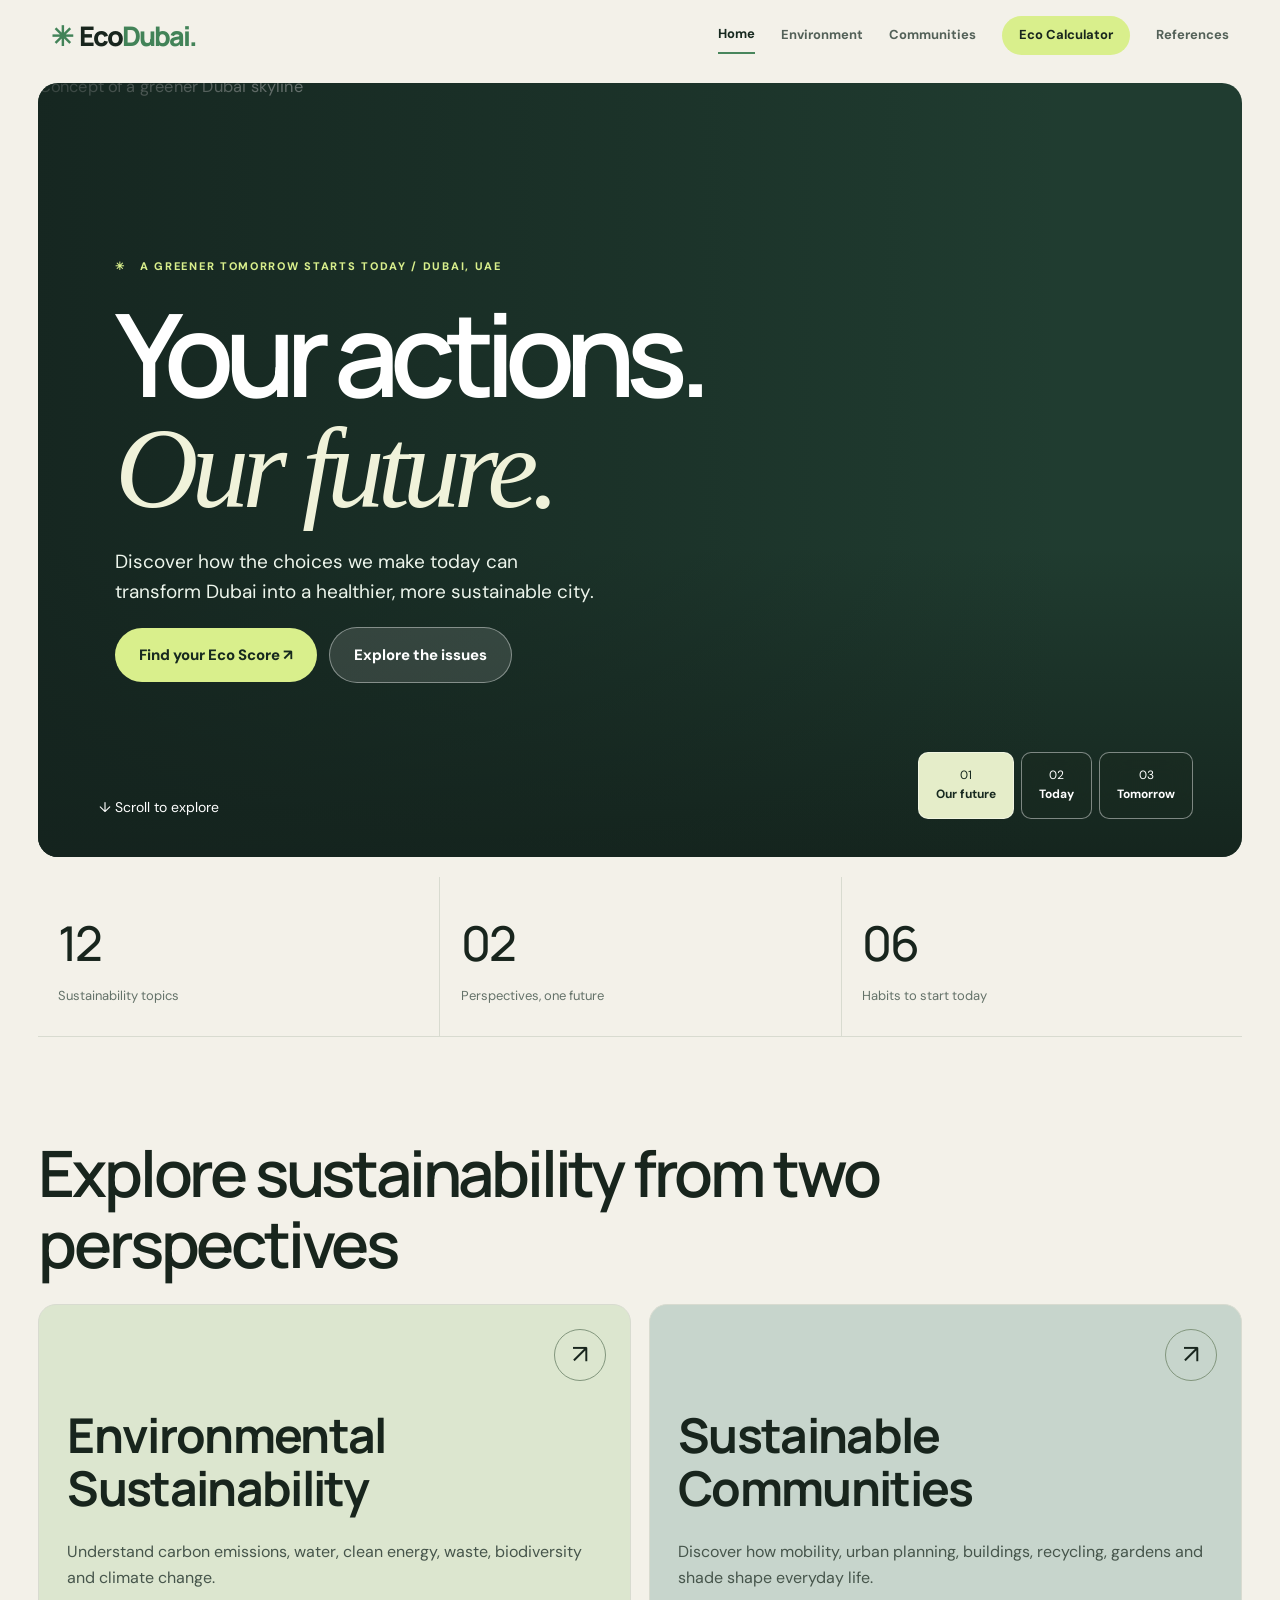
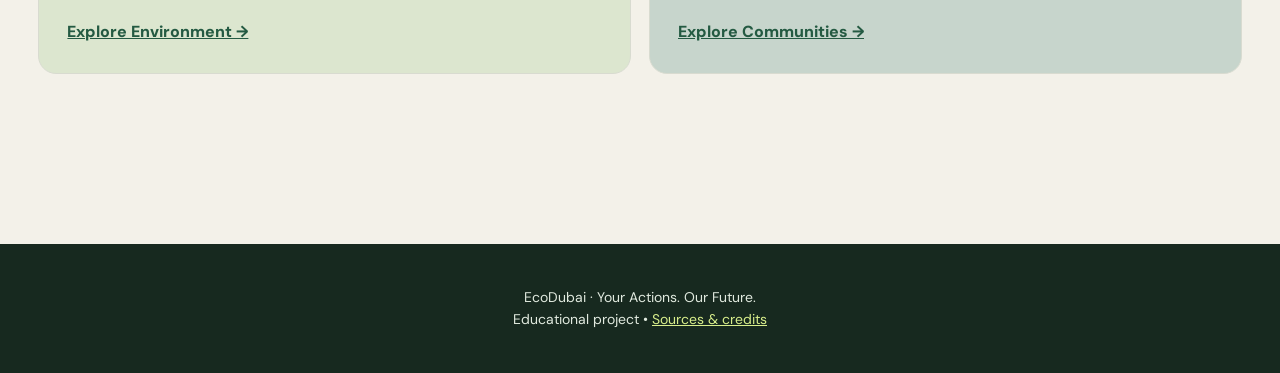
==== index.html @ ce9b8139 "Fix image source in index.html on error handling" ====
<!DOCTYPE html>

<html lang="en">

<head>
    <meta charset="utf-8"/>
    <meta content="width=device-width,initial-scale=1" name="viewport"/>
    <title>Home | EcoDubai</title>
    <link href="style.css" rel="stylesheet"/>
    <script defer="" src="motion.js"></script>
</head>

<body data-page="index">

    <header>
        <nav aria-label="Main navigation">
            <a class="brand" href="index.html">Eco<span>Dubai.</span></a>
            <a aria-current="page" href="index.html">Home</a>
            <a href="environment.html">Environment</a>
            <a href="communities.html">Communities</a>
            <a href="calculator.html">Eco Calculator</a>
            <a href="references.html">References</a>
        </nav>
    </header>

    <main>

        <div class="hero cinema">

            <img alt="Concept of a greener Dubai skyline" class="hero-image" onerror="this.onerror=null;this.src='sustainable.svg'" src="images/hero.jpg"/>

            <div class="hero-content">

                <div class="eyebrow">
                    ✳   A greener tomorrow starts today / Dubai, UAE
                </div>

                <h1>Your actions.<br/><em>Our future.</em></h1>

                <p>
                    Discover how the choices we make today can transform Dubai into a healthier, more sustainable city.
                </p>

                <a class="btn" href="calculator.html">Find your Eco Score ↗</a>

                <a class="btn secondary" href="environment.html">Explore the issues</a>

            </div>

            <div aria-label="Choose a scene" class="hero-controls">

                <button aria-pressed="true" class="active" data-scene="hero">
                    01 <span>Our future</span>
                </button>

                <button aria-pressed="false" data-scene="conventional">
                    02 <span>Today</span>
                </button>

                <button aria-pressed="false" data-scene="sustainable">
                    03 <span>Tomorrow</span>
                </button>

            </div>

            <a class="scroll-cue" href="#explore">↓ <span>Scroll to explore</span></a>

        </div>

        <div class="metric-strip">

            <div>
                <strong>12</strong>
                <span>Sustainability topics</span>
            </div>

            <div>
                <strong>02</strong>
                <span>Perspectives, one future</span>
            </div>

            <div>
                <strong>06</strong>
                <span>Habits to start today</span>
            </div>

        </div>

        <section id="explore">

            <h2>Explore sustainability from two perspectives</h2>

            <div class="grid two">

                <article class="tile course-card">

                    <h3>Environmental Sustainability</h3>

                    <p>
                        Understand carbon emissions, water, clean energy, waste, biodiversity and climate change.
                    </p>

                    <a href="environment.html">Explore Environment →</a>

                </article>

                <article class="tile course-card">

                    <h3>Sustainable Communities</h3>

                    <p>
                        Discover how mobility, urban planning, buildings, recycling, gardens and shade shape everyday life.
                    </p>

                    <a href="communities.html">Explore Communities →</a>

                </article>

            </div>

        </section>

    </main>

    <footer>
        EcoDubai · Your Actions. Our Future.<br/>
        Educational project • <a href="references.html">Sources &amp; credits</a>
    </footer>

</body>

</html>
---- style.css ----
@import url('https://fonts.googleapis.com/css2?family=DM+Sans:wght@400;500;600;700&family=Manrope:wght@400;600;700;800&display=swap');
*{box-sizing:border-box} :root{--ink:#17291f;--green:#245a42;--lime:#d6f568;--paper:#f6f7f2;--muted:#647269;--line:#dce3d9}html{scroll-behavior:smooth}body{margin:0;font-family:'DM Sans',Arial,sans-serif;background:var(--paper);color:var(--ink);line-height:1.6}a{color:var(--green)}header{position:sticky;top:0;z-index:20;background:#f6f7f2ed;backdrop-filter:blur(18px);border-bottom:1px solid var(--line)}nav{max-width:1440px;margin:auto;padding:18px 5%;display:flex;align-items:center;gap:28px;flex-wrap:wrap}.brand{font-family:Manrope,Arial,sans-serif;font-size:27px;font-weight:800;letter-spacing:-2px;text-decoration:none;margin-right:auto;color:var(--ink)}.brand:before{content:'✳';color:#428358;margin-right:7px}.brand span{color:#428358}nav a:not(.brand){font-size:13px;text-decoration:none;font-weight:700;color:#536158;padding:7px 0}nav a[aria-current]{color:#17291f;border-bottom:2px solid #48865c}nav a[href="calculator.html"]{background:var(--lime);color:var(--ink);padding:9px 17px;border-radius:100px}main{max-width:1440px;margin:auto;padding:25px 5% 75px}.hero{min-height:590px;position:relative;display:flex;align-items:end;overflow:hidden;border-radius:30px;background:#203c30;color:white;isolation:isolate;padding:64px}.hero:after{content:'';position:absolute;inset:0;z-index:-1;background:linear-gradient(90deg,rgba(11,30,22,.91),rgba(11,30,22,.55) 48%,rgba(11,30,22,.03)),linear-gradient(0deg,#11291f80,transparent 55%)}.hero .hero-image{position:absolute;inset:0;width:100%;height:100%;object-fit:cover;z-index:-2}.hero .hero-content{max-width:750px}.hero h1{font-size:clamp(55px,8vw,112px);letter-spacing:-.075em;line-height:.95;margin:24px 0}.hero h1 em{font-style:normal;color:var(--lime)}.hero p{color:#edf5ec;max-width:490px;font-size:19px}.eyebrow,.tag{font-size:11px;font-weight:800;letter-spacing:1.7px;text-transform:uppercase;color:#4e7b58}.hero .eyebrow{color:var(--lime)}.btn{display:inline-flex;align-items:center;justify-content:center;gap:12px;background:var(--lime);color:#17291f;padding:15px 24px;border-radius:100px;text-decoration:none;font-weight:800;border:0;cursor:pointer;font-size:15px;font-family:inherit;transition:transform .2s,background .2s}.btn:hover{transform:translateY(-3px);background:#e4ff98}.btn.secondary{background:#e4ebe2}.hero .secondary{background:#ffffff20;color:white;border:1px solid #ffffff66;margin-left:8px}h1,h2,h3{font-family:Manrope,'DM Sans',Arial,sans-serif;line-height:1.12}h1{font-size:clamp(40px,6vw,80px);letter-spacing:-.055em;margin:12px 0}h2{font-size:clamp(29px,4vw,53px);letter-spacing:-.05em;margin:12px 0 24px}h3{font-size:24px;letter-spacing:-.035em;margin:10px 0}section{margin:75px 0}.grid{display:grid;grid-template-columns:repeat(3,minmax(0,1fr));gap:18px}.two{grid-template-columns:repeat(2,minmax(0,1fr))}.tile{background:white;border:1px solid var(--line);padding:28px;border-radius:24px;overflow:hidden;transition:transform .22s,box-shadow .22s}.tile:hover{box-shadow:0 12px 35px #203a2110;transform:translateY(-3px)}.tile p{margin:14px 0;color:#46554b}.tile p b{color:#203c30}.symbol{display:inline-grid;place-items:center;width:52px;height:52px;border-radius:16px;background:#edf2e5;font-size:26px;margin-bottom:20px}.fact{background:#eef3e5;padding:16px;border-radius:13px;font-size:14px}.lead{font-size:19px;color:var(--muted);max-width:770px;margin-bottom:32px}.compare{display:grid;grid-template-columns:1fr 1fr;gap:18px}.compare figure{margin:0;background:white;border-radius:24px;overflow:hidden;border:1px solid var(--line)}.compare img{width:100%;aspect-ratio:16/10;object-fit:cover;display:block}.compare figcaption{padding:25px}.calc{display:grid;grid-template-columns:1.1fr .9fr;gap:24px}.habit{display:flex;align-items:center;gap:14px;padding:19px 10px;border-bottom:1px solid var(--line);cursor:pointer;font-weight:600}.habit:has(input:checked){color:#25623c;background:#f1f7e7}.habit input{width:24px;height:24px;accent-color:#427e50;flex-shrink:0}.score{font-family:Manrope,sans-serif;font-size:100px;letter-spacing:-.09em;font-weight:800;line-height:1;margin:18px 0;color:var(--lime)}.track{height:10px;background:#ffffff30;border-radius:9px;overflow:hidden}.track div{height:100%;background:var(--lime);transition:width .3s}.result{background:#193d2d;color:white}.result .tag,.result p,.result li{color:#e0ecd9}.result li{margin:9px 0}.ref{padding:24px;background:white;border:1px solid var(--line);border-radius:15px;margin:12px 0;overflow-wrap:anywhere}footer{background:#17291f;color:#e1eadf;padding:42px 5%;text-align:center;font-size:14px}footer a{color:var(--lime)}button:focus-visible,a:focus-visible,input:focus-visible{outline:3px solid #c27d18;outline-offset:3px}.metric-strip{display:grid;grid-template-columns:repeat(3,1fr);gap:1px;background:var(--line);border:1px solid var(--line);border-radius:20px;overflow:hidden;margin-top:20px}.metric-strip div{background:white;padding:22px 28px}.metric-strip strong{display:block;font-size:34px;font-family:Manrope,sans-serif;letter-spacing:-2px}.metric-strip span{font-size:13px;color:var(--muted)}.course-card{min-height:280px;display:flex;flex-direction:column;justify-content:end;background:#e6eddc}.course-card:nth-child(2){background:#dbe9e5}.course-card a{font-weight:800;margin-top:15px}.course-card h3{font-size:32px}.course-card .tag{margin-bottom:auto}.cta{background:#d6f568;border:0;padding:45px}.cta .btn{background:#17291f;color:white}.topic-photo{width:calc(100% + 56px);margin:-28px -28px 20px;display:block;aspect-ratio:16/9;object-fit:cover}.page-banner{padding:35px 0 12px}.mobile-menu{display:none}.compare-note{font-size:13px;color:var(--muted)}@media(max-width:900px){nav{gap:15px}.grid{grid-template-columns:repeat(2,1fr)}.hero{min-height:530px;padding:40px}}@media(max-width:650px){nav{padding:12px 5%;gap:12px}.brand{width:100%;margin:0}nav a:not(.brand){font-size:11px}nav a[href="calculator.html"]{padding:6px 10px}.hero{min-height:480px;padding:28px;border-radius:20px}.hero h1{font-size:58px}.hero p{font-size:16px}.hero .secondary{margin:10px 0 0}.grid,.compare,.calc{grid-template-columns:1fr}.metric-strip div{padding:15px 9px}.metric-strip strong{font-size:26px}.metric-strip span{font-size:11px}section{margin:48px 0}.tile{padding:23px}.topic-photo{width:calc(100% + 46px);margin:-23px -23px 18px}.score{font-size:82px}}/* Cinematic motion edition */
:root{--paper:#f3f1e9;--ink:#18251d;--lime:#d9ef8c;--line:#d8dbd0}body{overflow-x:hidden}header{position:sticky;background:#f3f1e9e8;border:0}nav{max-width:1600px;padding:14px 4%;gap:26px}main{max-width:1600px;padding:12px 3% 70px}.hero{min-height:min(780px,86vh);padding:clamp(28px,6vw,95px);border-radius:20px;align-items:center}.hero:after{background:linear-gradient(90deg,#14231eda 0%,#14231e65 48%,transparent 85%),linear-gradient(0deg,#101b16b0,transparent 40%)}.hero .hero-image{transition:opacity .45s,transform 1.4s cubic-bezier(.2,.7,.2,1);transform:scale(1.025)}.hero .hero-image.switching{opacity:0;transform:scale(1.08)}.hero h1{font-size:clamp(60px,9vw,140px);font-weight:600;letter-spacing:-.085em}.hero h1 em{font-family:Georgia,serif;font-weight:400;font-style:italic;letter-spacing:-.06em;color:#f0f2da}.hero-content{animation:arrive .95s both}.hero-controls{position:absolute;right:4%;bottom:5%;display:flex;gap:7px;z-index:3}.hero-controls button{border:1px solid #ffffff70;background:#1d2b2260;backdrop-filter:blur(12px);color:white;border-radius:10px;padding:13px 17px;cursor:pointer;font:inherit;font-size:12px;transition:background .3s,transform .3s}.hero-controls button.active{background:#e5edc9;color:#17291f}.hero-controls button:hover{transform:translateY(-4px)}.hero-controls span{display:block;font-weight:700}.scroll-cue{position:absolute;left:5%;bottom:5%;color:white;text-decoration:none;font-size:14px}.metric-strip{background:none;border:0;border-radius:0;gap:0}.metric-strip div{background:transparent;border-bottom:1px solid var(--line);padding:28px 5%}.metric-strip strong{font-size:48px;font-weight:500}.metric-strip div+div{border-left:1px solid var(--line)}section{margin:100px 0}h2{font-weight:600;font-size:clamp(32px,5vw,68px)}.course-card{min-height:370px;position:relative;background:#dce6cf;transition:transform .5s,background .4s}.course-card:nth-child(2){background:#c7d5cc}.course-card:hover{background:#d9ef8c;transform:translateY(-8px)}.course-card h3{font-size:clamp(26px,4vw,48px)}.course-card:after{content:'↗';position:absolute;top:24px;right:24px;width:50px;height:50px;border:1px solid #82967d;border-radius:50%;display:grid;place-items:center;font-size:26px;transition:transform .4s}.course-card:hover:after{transform:rotate(15deg)}.split-view{position:relative;overflow:hidden;border-radius:22px;aspect-ratio:16/8;margin:30px 0 16px;--split:50%}.split-view img{position:absolute;inset:0;width:100%;height:100%;object-fit:cover}.split-view .before-layer{clip-path:inset(0 calc(100% - var(--split)) 0 0)}.split-view input{position:absolute;inset:0;width:100%;height:100%;margin:0;opacity:0;cursor:ew-resize;z-index:4}.split-view:focus-within{outline:3px solid #538050;outline-offset:4px}.split-handle{position:absolute;left:var(--split);top:0;bottom:0;width:2px;background:white;display:grid;align-items:center;color:#17291f;font-size:0}.split-handle:after{content:'↔';font-size:23px;background:white;border-radius:50%;width:48px;height:48px;display:grid;place-items:center;transform:translateX(-50%)}.split-label{position:absolute;top:18px;background:#15251cc4;color:white;padding:8px 15px;border-radius:30px;font-size:13px}.split-label.left{left:18px}.split-label.right{right:18px}.compare img{display:none}.compare figure{background:transparent;border:0}.compare figcaption{padding:12px 0}.tile{border-radius:18px}.habit{transition:background .25s,transform .25s}.habit:hover{transform:translateX(3px)}.result{position:relative;overflow:hidden}.result .score{font-size:clamp(80px,12vw,150px);font-weight:500}.motion-ready .reveal{opacity:0;transform:translateY(30px);transition:opacity .75s,transform .75s cubic-bezier(.2,.75,.2,1)}.motion-ready .reveal.visible{opacity:1;transform:none}.progress-line{position:fixed;top:0;left:0;height:3px;background:#78965b;width:0;z-index:99}.page-exit main{opacity:0;transform:translateY(12px)}main{transition:opacity .22s,transform .22s}.page-enter main{animation:arrive .55s both}@keyframes arrive{from{opacity:0;transform:translateY(18px)}to{opacity:1;transform:none}}@media(max-width:650px){.hero{min-height:660px;align-items:center;padding:24px}.hero h1{font-size:65px}.hero-controls{left:24px;right:24px;bottom:22px}.hero-controls button{flex:1;padding:9px}.scroll-cue{display:none}.split-view{aspect-ratio:4/3}section{margin:60px 0}.metric-strip strong{font-size:30px}.metric-strip div{padding:13px 6px}.course-card{min-height:250px}}@media(prefers-reduced-motion:reduce){*,*::before,*::after{animation:none!important;transition:none!important;scroll-behavior:auto!important}.motion-ready .reveal{opacity:1;transform:none}}
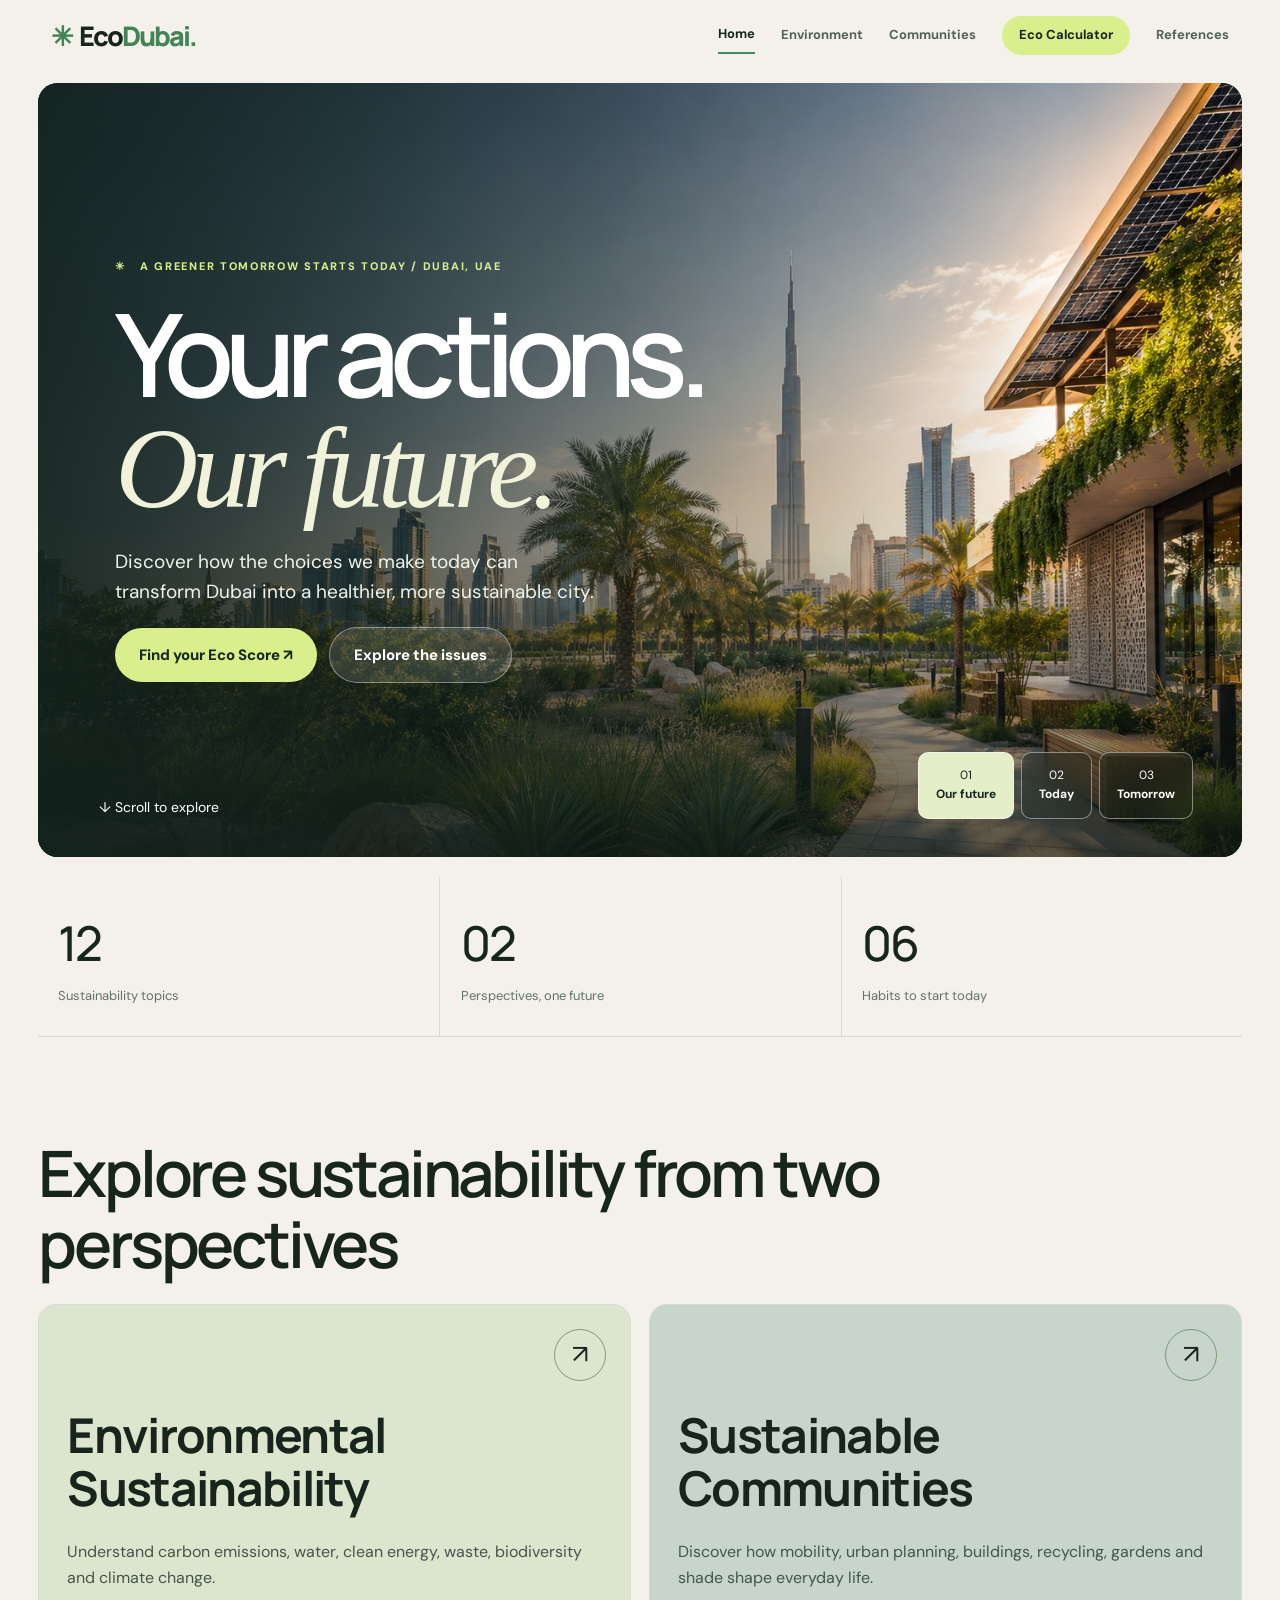
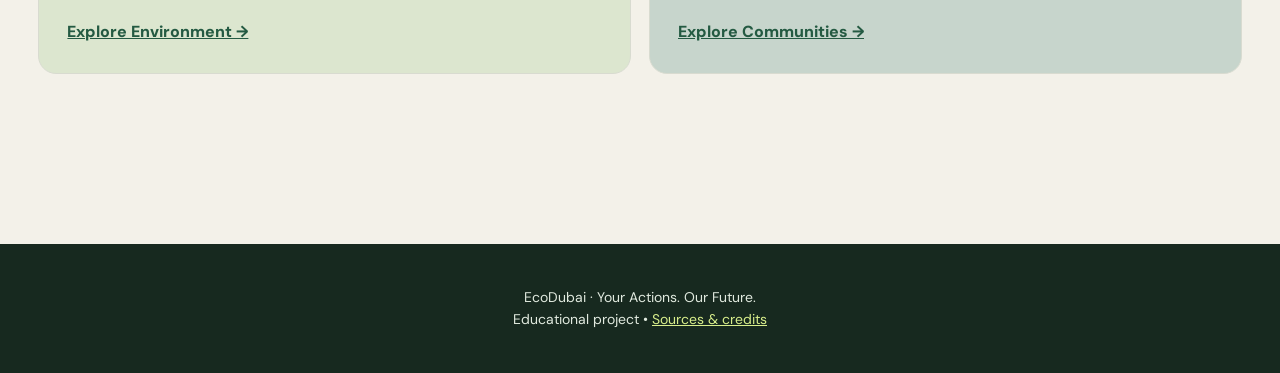
==== commit e0fb65c9: "Update index.html" ====
--- a/index.html
+++ b/index.html
@@ -27,7 +27,7 @@
 
         <div class="hero cinema">
 
-            <img alt="Concept of a greener Dubai skyline" class="hero-image" onerror="this.onerror=null;this.src='sustainable.svg'" src="images/hero.jpg"/>
+            <img alt="Concept of a greener Dubai skyline" class="hero-image" onerror="this.onerror=null;this.src='./sustainable.svg'" src="./hero.jpg"/>
 
             <div class="hero-content">
 
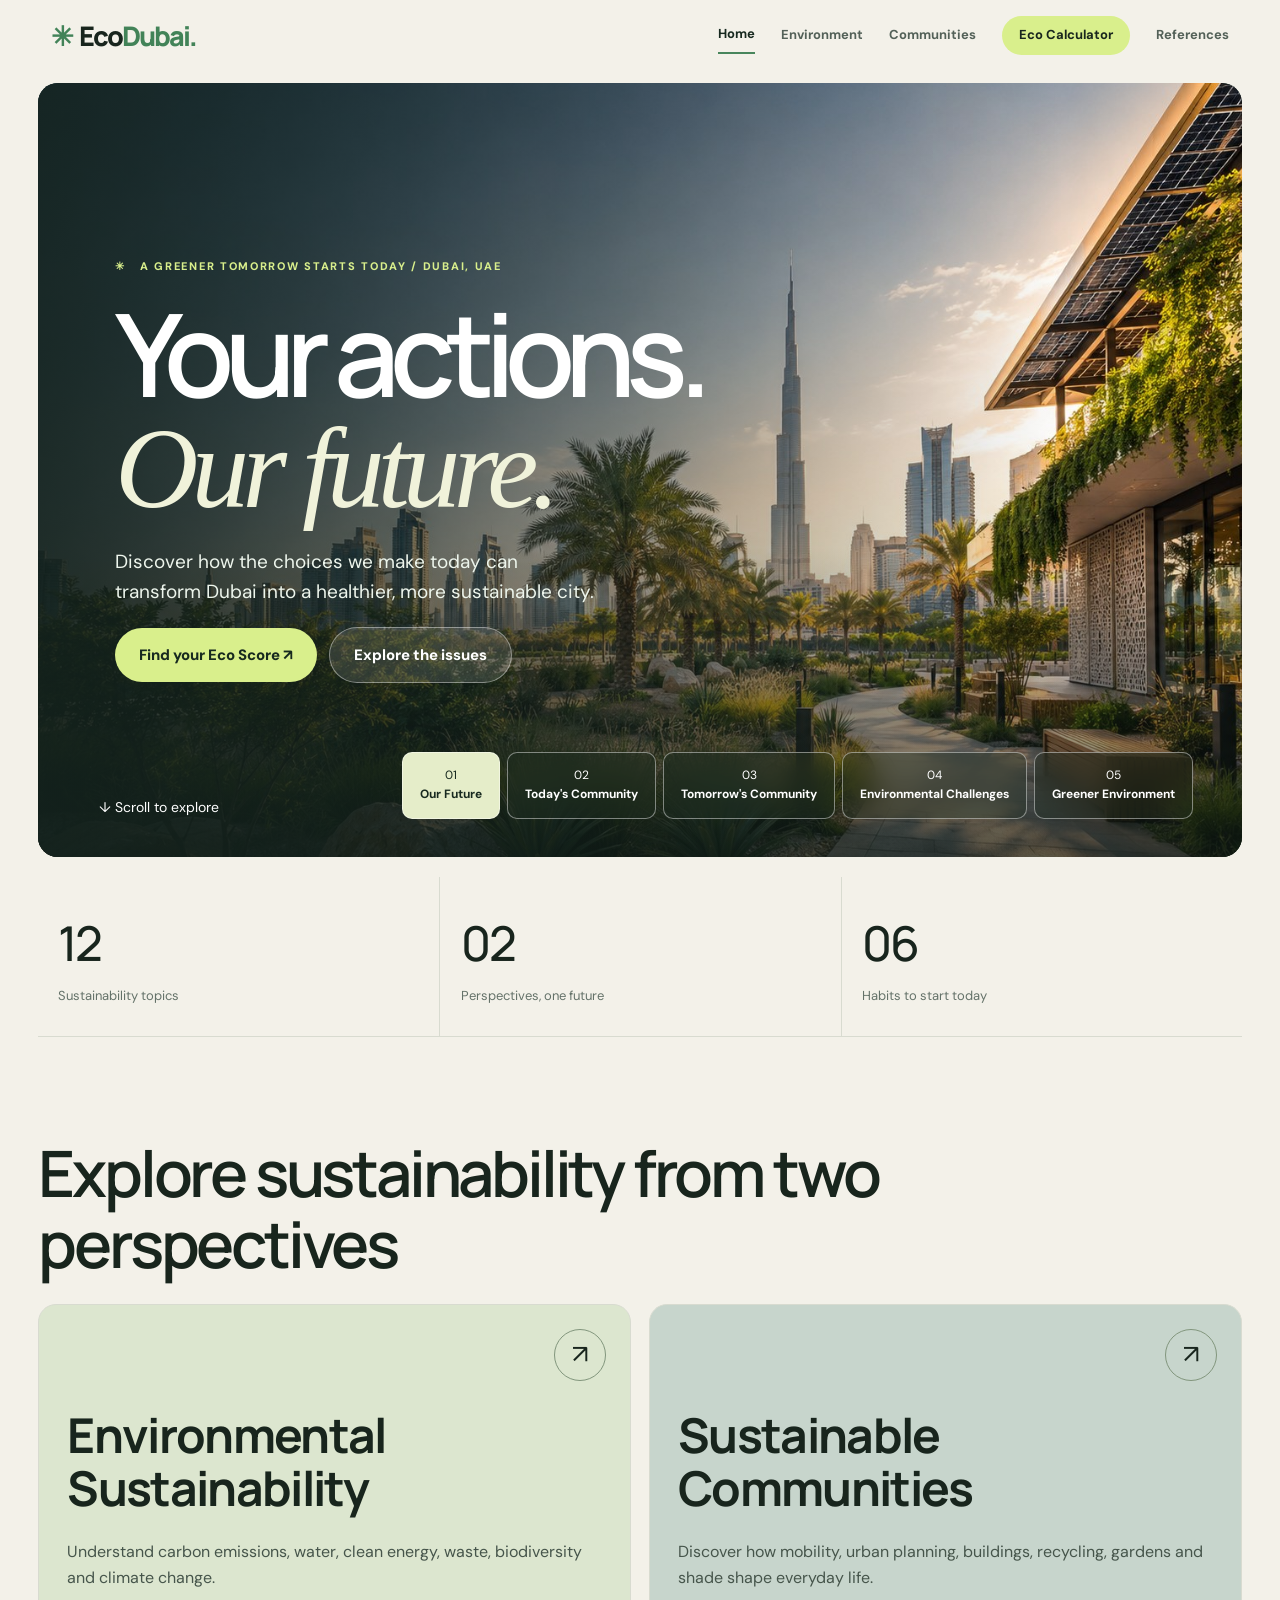
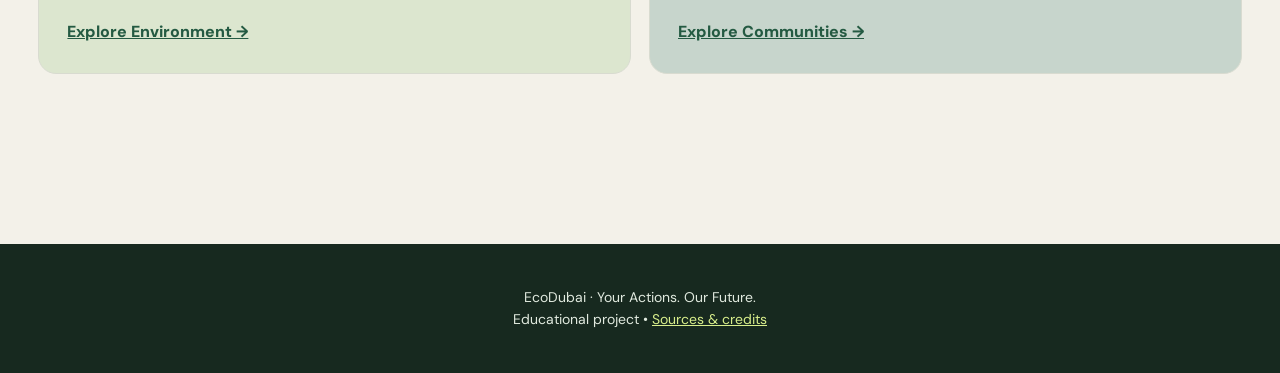
==== commit 52ce6f17: "Update index.html" ====
--- a/index.html
+++ b/index.html
@@ -26,8 +26,7 @@
     <main>
 
         <div class="hero cinema">
-
-            <img alt="Concept of a greener Dubai skyline" class="hero-image" onerror="this.onerror=null;this.src='./sustainable.svg'" src="./hero.jpg"/>
+<img alt="Concept of a greener Dubai skyline" class="hero-image" src="hero.jpg" onerror="this.onerror=null;this.src='sustainable.jpg'"/>
 
             <div class="hero-content">
 
@@ -49,20 +48,27 @@
 
             <div aria-label="Choose a scene" class="hero-controls">
 
-                <button aria-pressed="true" class="active" data-scene="hero">
-                    01 <span>Our future</span>
-                </button>
+    <button aria-pressed="true" class="active" data-scene="hero">
+        01 <span>Our Future</span>
+    </button>
 
-                <button aria-pressed="false" data-scene="conventional">
-                    02 <span>Today</span>
-                </button>
+    <button aria-pressed="false" data-scene="conventional">
+        02 <span>Today's Community</span>
+    </button>
 
-                <button aria-pressed="false" data-scene="sustainable">
-                    03 <span>Tomorrow</span>
-                </button>
+    <button aria-pressed="false" data-scene="sustainable">
+        03 <span>Tomorrow's Community</span>
+    </button>
 
-            </div>
+    <button aria-pressed="false" data-scene="environment-before">
+        04 <span>Environmental Challenges</span>
+    </button>
 
+    <button aria-pressed="false" data-scene="environment-after">
+        05 <span>Greener Environment</span>
+    </button>
+
+</div>
             <a class="scroll-cue" href="#explore">↓ <span>Scroll to explore</span></a>
 
         </div>
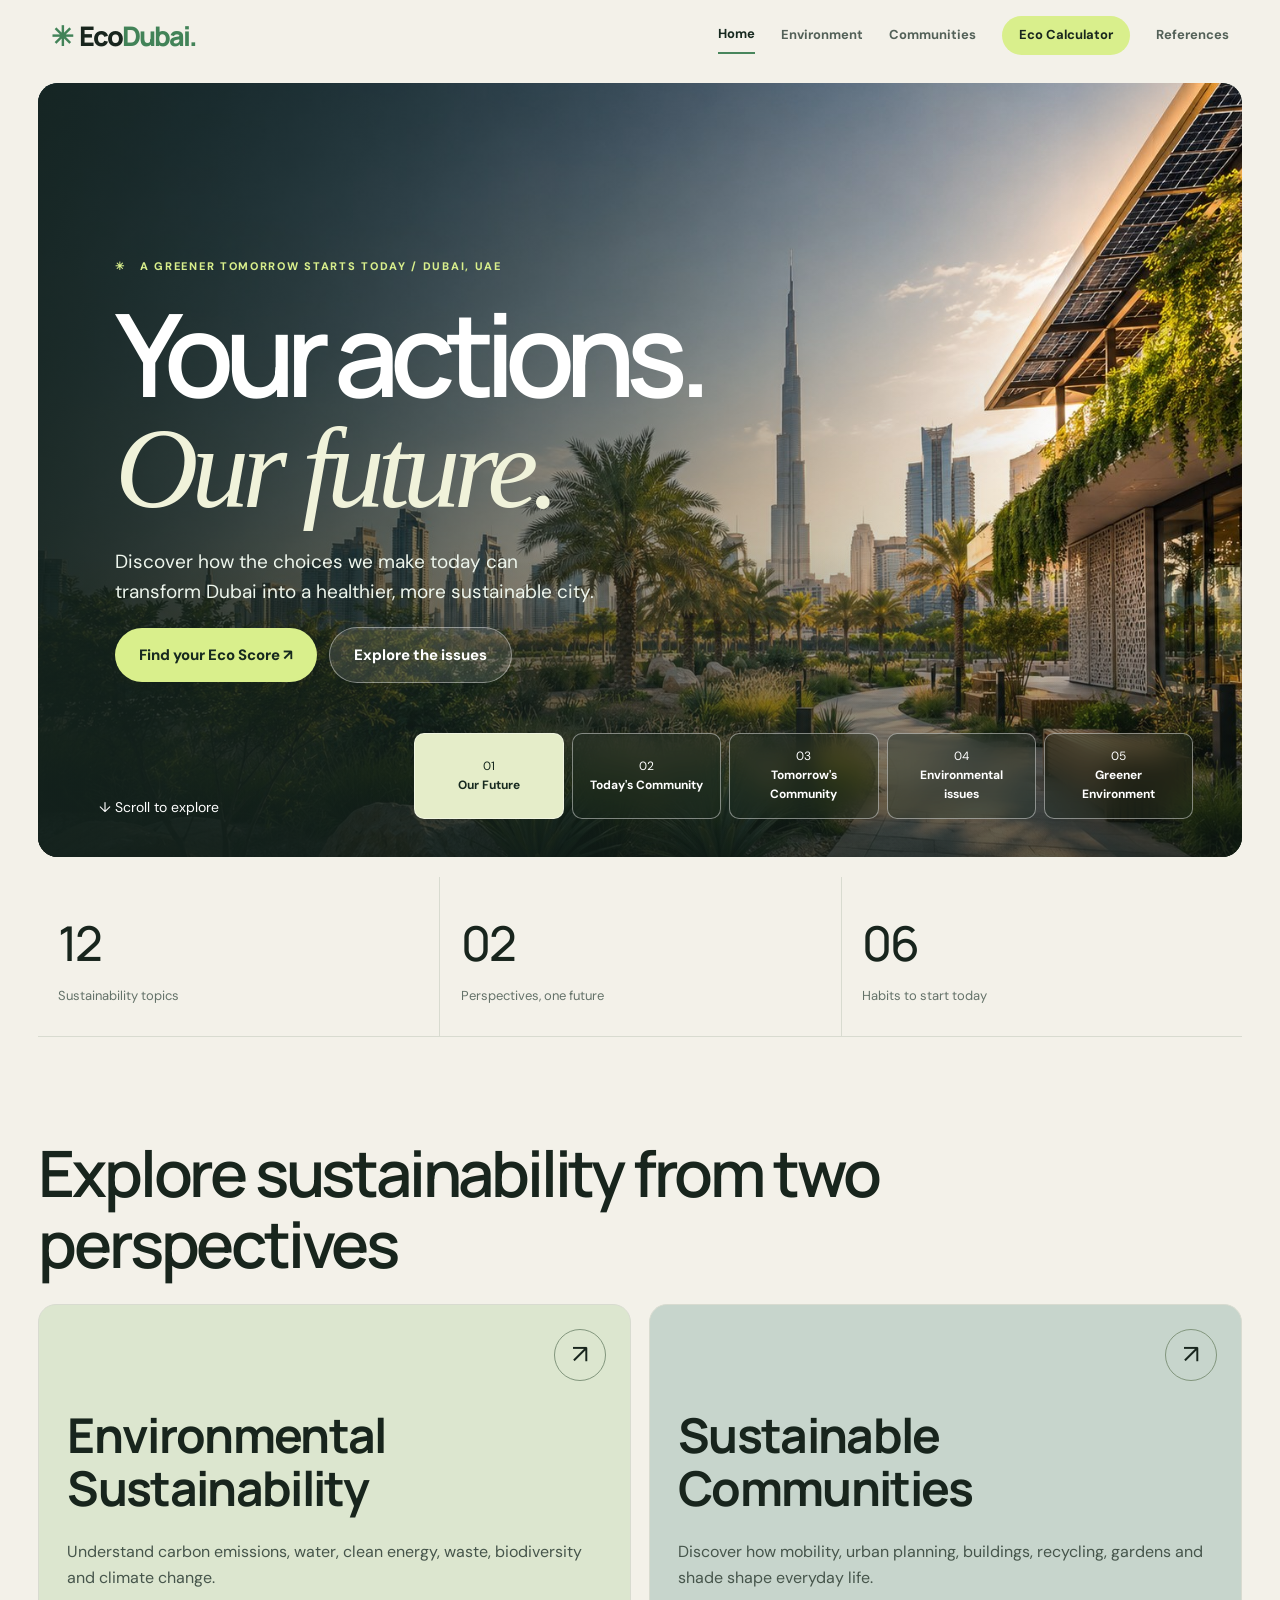
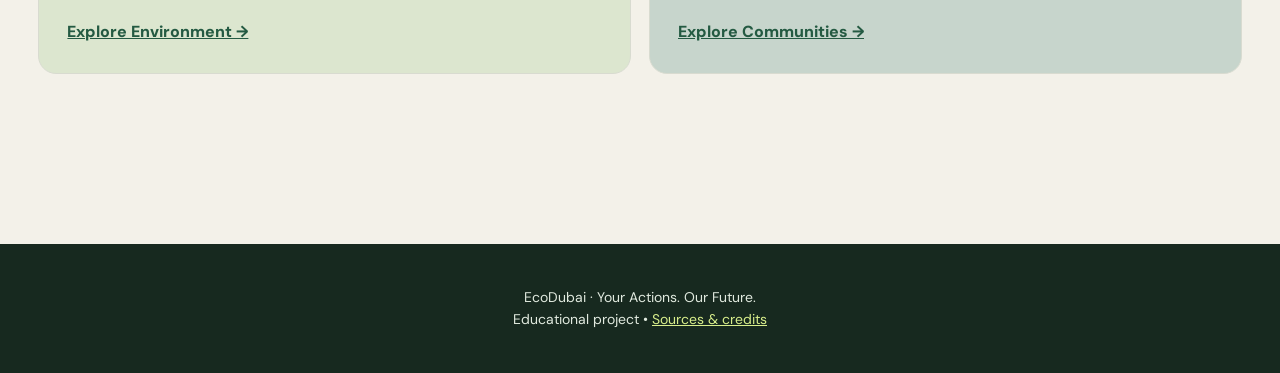
==== commit 313717cb: "Update button text for environmental challenges" ====
--- a/index.html
+++ b/index.html
@@ -61,7 +61,7 @@
     </button>
 
     <button aria-pressed="false" data-scene="environment-before">
-        04 <span>Environmental Challenges</span>
+        04 <span>Environmental issues</span>
     </button>
 
     <button aria-pressed="false" data-scene="environment-after">
--- a/style.css
+++ b/style.css
@@ -1,3 +1,1070 @@
 @import url('https://fonts.googleapis.com/css2?family=DM+Sans:wght@400;500;600;700&family=Manrope:wght@400;600;700;800&display=swap');
-*{box-sizing:border-box} :root{--ink:#17291f;--green:#245a42;--lime:#d6f568;--paper:#f6f7f2;--muted:#647269;--line:#dce3d9}html{scroll-behavior:smooth}body{margin:0;font-family:'DM Sans',Arial,sans-serif;background:var(--paper);color:var(--ink);line-height:1.6}a{color:var(--green)}header{position:sticky;top:0;z-index:20;background:#f6f7f2ed;backdrop-filter:blur(18px);border-bottom:1px solid var(--line)}nav{max-width:1440px;margin:auto;padding:18px 5%;display:flex;align-items:center;gap:28px;flex-wrap:wrap}.brand{font-family:Manrope,Arial,sans-serif;font-size:27px;font-weight:800;letter-spacing:-2px;text-decoration:none;margin-right:auto;color:var(--ink)}.brand:before{content:'✳';color:#428358;margin-right:7px}.brand span{color:#428358}nav a:not(.brand){font-size:13px;text-decoration:none;font-weight:700;color:#536158;padding:7px 0}nav a[aria-current]{color:#17291f;border-bottom:2px solid #48865c}nav a[href="calculator.html"]{background:var(--lime);color:var(--ink);padding:9px 17px;border-radius:100px}main{max-width:1440px;margin:auto;padding:25px 5% 75px}.hero{min-height:590px;position:relative;display:flex;align-items:end;overflow:hidden;border-radius:30px;background:#203c30;color:white;isolation:isolate;padding:64px}.hero:after{content:'';position:absolute;inset:0;z-index:-1;background:linear-gradient(90deg,rgba(11,30,22,.91),rgba(11,30,22,.55) 48%,rgba(11,30,22,.03)),linear-gradient(0deg,#11291f80,transparent 55%)}.hero .hero-image{position:absolute;inset:0;width:100%;height:100%;object-fit:cover;z-index:-2}.hero .hero-content{max-width:750px}.hero h1{font-size:clamp(55px,8vw,112px);letter-spacing:-.075em;line-height:.95;margin:24px 0}.hero h1 em{font-style:normal;color:var(--lime)}.hero p{color:#edf5ec;max-width:490px;font-size:19px}.eyebrow,.tag{font-size:11px;font-weight:800;letter-spacing:1.7px;text-transform:uppercase;color:#4e7b58}.hero .eyebrow{color:var(--lime)}.btn{display:inline-flex;align-items:center;justify-content:center;gap:12px;background:var(--lime);color:#17291f;padding:15px 24px;border-radius:100px;text-decoration:none;font-weight:800;border:0;cursor:pointer;font-size:15px;font-family:inherit;transition:transform .2s,background .2s}.btn:hover{transform:translateY(-3px);background:#e4ff98}.btn.secondary{background:#e4ebe2}.hero .secondary{background:#ffffff20;color:white;border:1px solid #ffffff66;margin-left:8px}h1,h2,h3{font-family:Manrope,'DM Sans',Arial,sans-serif;line-height:1.12}h1{font-size:clamp(40px,6vw,80px);letter-spacing:-.055em;margin:12px 0}h2{font-size:clamp(29px,4vw,53px);letter-spacing:-.05em;margin:12px 0 24px}h3{font-size:24px;letter-spacing:-.035em;margin:10px 0}section{margin:75px 0}.grid{display:grid;grid-template-columns:repeat(3,minmax(0,1fr));gap:18px}.two{grid-template-columns:repeat(2,minmax(0,1fr))}.tile{background:white;border:1px solid var(--line);padding:28px;border-radius:24px;overflow:hidden;transition:transform .22s,box-shadow .22s}.tile:hover{box-shadow:0 12px 35px #203a2110;transform:translateY(-3px)}.tile p{margin:14px 0;color:#46554b}.tile p b{color:#203c30}.symbol{display:inline-grid;place-items:center;width:52px;height:52px;border-radius:16px;background:#edf2e5;font-size:26px;margin-bottom:20px}.fact{background:#eef3e5;padding:16px;border-radius:13px;font-size:14px}.lead{font-size:19px;color:var(--muted);max-width:770px;margin-bottom:32px}.compare{display:grid;grid-template-columns:1fr 1fr;gap:18px}.compare figure{margin:0;background:white;border-radius:24px;overflow:hidden;border:1px solid var(--line)}.compare img{width:100%;aspect-ratio:16/10;object-fit:cover;display:block}.compare figcaption{padding:25px}.calc{display:grid;grid-template-columns:1.1fr .9fr;gap:24px}.habit{display:flex;align-items:center;gap:14px;padding:19px 10px;border-bottom:1px solid var(--line);cursor:pointer;font-weight:600}.habit:has(input:checked){color:#25623c;background:#f1f7e7}.habit input{width:24px;height:24px;accent-color:#427e50;flex-shrink:0}.score{font-family:Manrope,sans-serif;font-size:100px;letter-spacing:-.09em;font-weight:800;line-height:1;margin:18px 0;color:var(--lime)}.track{height:10px;background:#ffffff30;border-radius:9px;overflow:hidden}.track div{height:100%;background:var(--lime);transition:width .3s}.result{background:#193d2d;color:white}.result .tag,.result p,.result li{color:#e0ecd9}.result li{margin:9px 0}.ref{padding:24px;background:white;border:1px solid var(--line);border-radius:15px;margin:12px 0;overflow-wrap:anywhere}footer{background:#17291f;color:#e1eadf;padding:42px 5%;text-align:center;font-size:14px}footer a{color:var(--lime)}button:focus-visible,a:focus-visible,input:focus-visible{outline:3px solid #c27d18;outline-offset:3px}.metric-strip{display:grid;grid-template-columns:repeat(3,1fr);gap:1px;background:var(--line);border:1px solid var(--line);border-radius:20px;overflow:hidden;margin-top:20px}.metric-strip div{background:white;padding:22px 28px}.metric-strip strong{display:block;font-size:34px;font-family:Manrope,sans-serif;letter-spacing:-2px}.metric-strip span{font-size:13px;color:var(--muted)}.course-card{min-height:280px;display:flex;flex-direction:column;justify-content:end;background:#e6eddc}.course-card:nth-child(2){background:#dbe9e5}.course-card a{font-weight:800;margin-top:15px}.course-card h3{font-size:32px}.course-card .tag{margin-bottom:auto}.cta{background:#d6f568;border:0;padding:45px}.cta .btn{background:#17291f;color:white}.topic-photo{width:calc(100% + 56px);margin:-28px -28px 20px;display:block;aspect-ratio:16/9;object-fit:cover}.page-banner{padding:35px 0 12px}.mobile-menu{display:none}.compare-note{font-size:13px;color:var(--muted)}@media(max-width:900px){nav{gap:15px}.grid{grid-template-columns:repeat(2,1fr)}.hero{min-height:530px;padding:40px}}@media(max-width:650px){nav{padding:12px 5%;gap:12px}.brand{width:100%;margin:0}nav a:not(.brand){font-size:11px}nav a[href="calculator.html"]{padding:6px 10px}.hero{min-height:480px;padding:28px;border-radius:20px}.hero h1{font-size:58px}.hero p{font-size:16px}.hero .secondary{margin:10px 0 0}.grid,.compare,.calc{grid-template-columns:1fr}.metric-strip div{padding:15px 9px}.metric-strip strong{font-size:26px}.metric-strip span{font-size:11px}section{margin:48px 0}.tile{padding:23px}.topic-photo{width:calc(100% + 46px);margin:-23px -23px 18px}.score{font-size:82px}}/* Cinematic motion edition */
-:root{--paper:#f3f1e9;--ink:#18251d;--lime:#d9ef8c;--line:#d8dbd0}body{overflow-x:hidden}header{position:sticky;background:#f3f1e9e8;border:0}nav{max-width:1600px;padding:14px 4%;gap:26px}main{max-width:1600px;padding:12px 3% 70px}.hero{min-height:min(780px,86vh);padding:clamp(28px,6vw,95px);border-radius:20px;align-items:center}.hero:after{background:linear-gradient(90deg,#14231eda 0%,#14231e65 48%,transparent 85%),linear-gradient(0deg,#101b16b0,transparent 40%)}.hero .hero-image{transition:opacity .45s,transform 1.4s cubic-bezier(.2,.7,.2,1);transform:scale(1.025)}.hero .hero-image.switching{opacity:0;transform:scale(1.08)}.hero h1{font-size:clamp(60px,9vw,140px);font-weight:600;letter-spacing:-.085em}.hero h1 em{font-family:Georgia,serif;font-weight:400;font-style:italic;letter-spacing:-.06em;color:#f0f2da}.hero-content{animation:arrive .95s both}.hero-controls{position:absolute;right:4%;bottom:5%;display:flex;gap:7px;z-index:3}.hero-controls button{border:1px solid #ffffff70;background:#1d2b2260;backdrop-filter:blur(12px);color:white;border-radius:10px;padding:13px 17px;cursor:pointer;font:inherit;font-size:12px;transition:background .3s,transform .3s}.hero-controls button.active{background:#e5edc9;color:#17291f}.hero-controls button:hover{transform:translateY(-4px)}.hero-controls span{display:block;font-weight:700}.scroll-cue{position:absolute;left:5%;bottom:5%;color:white;text-decoration:none;font-size:14px}.metric-strip{background:none;border:0;border-radius:0;gap:0}.metric-strip div{background:transparent;border-bottom:1px solid var(--line);padding:28px 5%}.metric-strip strong{font-size:48px;font-weight:500}.metric-strip div+div{border-left:1px solid var(--line)}section{margin:100px 0}h2{font-weight:600;font-size:clamp(32px,5vw,68px)}.course-card{min-height:370px;position:relative;background:#dce6cf;transition:transform .5s,background .4s}.course-card:nth-child(2){background:#c7d5cc}.course-card:hover{background:#d9ef8c;transform:translateY(-8px)}.course-card h3{font-size:clamp(26px,4vw,48px)}.course-card:after{content:'↗';position:absolute;top:24px;right:24px;width:50px;height:50px;border:1px solid #82967d;border-radius:50%;display:grid;place-items:center;font-size:26px;transition:transform .4s}.course-card:hover:after{transform:rotate(15deg)}.split-view{position:relative;overflow:hidden;border-radius:22px;aspect-ratio:16/8;margin:30px 0 16px;--split:50%}.split-view img{position:absolute;inset:0;width:100%;height:100%;object-fit:cover}.split-view .before-layer{clip-path:inset(0 calc(100% - var(--split)) 0 0)}.split-view input{position:absolute;inset:0;width:100%;height:100%;margin:0;opacity:0;cursor:ew-resize;z-index:4}.split-view:focus-within{outline:3px solid #538050;outline-offset:4px}.split-handle{position:absolute;left:var(--split);top:0;bottom:0;width:2px;background:white;display:grid;align-items:center;color:#17291f;font-size:0}.split-handle:after{content:'↔';font-size:23px;background:white;border-radius:50%;width:48px;height:48px;display:grid;place-items:center;transform:translateX(-50%)}.split-label{position:absolute;top:18px;background:#15251cc4;color:white;padding:8px 15px;border-radius:30px;font-size:13px}.split-label.left{left:18px}.split-label.right{right:18px}.compare img{display:none}.compare figure{background:transparent;border:0}.compare figcaption{padding:12px 0}.tile{border-radius:18px}.habit{transition:background .25s,transform .25s}.habit:hover{transform:translateX(3px)}.result{position:relative;overflow:hidden}.result .score{font-size:clamp(80px,12vw,150px);font-weight:500}.motion-ready .reveal{opacity:0;transform:translateY(30px);transition:opacity .75s,transform .75s cubic-bezier(.2,.75,.2,1)}.motion-ready .reveal.visible{opacity:1;transform:none}.progress-line{position:fixed;top:0;left:0;height:3px;background:#78965b;width:0;z-index:99}.page-exit main{opacity:0;transform:translateY(12px)}main{transition:opacity .22s,transform .22s}.page-enter main{animation:arrive .55s both}@keyframes arrive{from{opacity:0;transform:translateY(18px)}to{opacity:1;transform:none}}@media(max-width:650px){.hero{min-height:660px;align-items:center;padding:24px}.hero h1{font-size:65px}.hero-controls{left:24px;right:24px;bottom:22px}.hero-controls button{flex:1;padding:9px}.scroll-cue{display:none}.split-view{aspect-ratio:4/3}section{margin:60px 0}.metric-strip strong{font-size:30px}.metric-strip div{padding:13px 6px}.course-card{min-height:250px}}@media(prefers-reduced-motion:reduce){*,*::before,*::after{animation:none!important;transition:none!important;scroll-behavior:auto!important}.motion-ready .reveal{opacity:1;transform:none}}
+
+* {
+    box-sizing: border-box;
+}
+
+:root {
+    --ink: #17291f;
+    --green: #245a42;
+    --lime: #d6f568;
+    --paper: #f6f7f2;
+    --muted: #647269;
+    --line: #dce3d9;
+}
+
+html {
+    scroll-behavior: smooth;
+}
+
+body {
+    margin: 0;
+    font-family: 'DM Sans', Arial, sans-serif;
+    background: var(--paper);
+    color: var(--ink);
+    line-height: 1.6;
+}
+
+a {
+    color: var(--green);
+}
+
+header {
+    position: sticky;
+    top: 0;
+    z-index: 20;
+    background: #f6f7f2ed;
+    backdrop-filter: blur(18px);
+    border-bottom: 1px solid var(--line);
+}
+
+nav {
+    max-width: 1440px;
+    margin: auto;
+    padding: 18px 5%;
+    display: flex;
+    align-items: center;
+    gap: 28px;
+    flex-wrap: wrap;
+}
+
+.brand {
+    font-family: Manrope, Arial, sans-serif;
+    font-size: 27px;
+    font-weight: 800;
+    letter-spacing: -2px;
+    text-decoration: none;
+    margin-right: auto;
+    color: var(--ink);
+}
+
+.brand:before {
+    content: '✳';
+    color: #428358;
+    margin-right: 7px;
+}
+
+.brand span {
+    color: #428358;
+}
+
+nav a:not(.brand) {
+    font-size: 13px;
+    text-decoration: none;
+    font-weight: 700;
+    color: #536158;
+    padding: 7px 0;
+}
+
+nav a[aria-current] {
+    color: #17291f;
+    border-bottom: 2px solid #48865c;
+}
+
+nav a[href="calculator.html"] {
+    background: var(--lime);
+    color: var(--ink);
+    padding: 9px 17px;
+    border-radius: 100px;
+}
+
+main {
+    max-width: 1440px;
+    margin: auto;
+    padding: 25px 5% 75px;
+}
+
+.hero {
+    min-height: 590px;
+    position: relative;
+    display: flex;
+    align-items: end;
+    overflow: hidden;
+    border-radius: 30px;
+    background: #203c30;
+    color: white;
+    isolation: isolate;
+    padding: 64px;
+}
+
+.hero:after {
+    content: '';
+    position: absolute;
+    inset: 0;
+    z-index: 1;
+    pointer-events: none;
+    background:
+        linear-gradient(
+            90deg,
+            rgba(11, 30, 22, .91),
+            rgba(11, 30, 22, .55) 48%,
+            rgba(11, 30, 22, .03)
+        ),
+        linear-gradient(
+            0deg,
+            #11291f80,
+            transparent 55%
+        );
+}
+
+.hero .hero-image {
+    position: absolute;
+    inset: 0;
+    width: 100%;
+    height: 100%;
+    object-fit: cover;
+    z-index: 0;
+    opacity: 1;
+    visibility: visible;
+}
+
+.hero .hero-content {
+    max-width: 750px;
+    position: relative;
+    z-index: 2;
+}
+
+.hero h1 {
+    font-size: clamp(55px, 8vw, 112px);
+    letter-spacing: -.075em;
+    line-height: .95;
+    margin: 24px 0;
+}
+
+.hero h1 em {
+    font-style: normal;
+    color: var(--lime);
+}
+
+.hero p {
+    color: #edf5ec;
+    max-width: 490px;
+    font-size: 19px;
+}
+
+.eyebrow,
+.tag {
+    font-size: 11px;
+    font-weight: 800;
+    letter-spacing: 1.7px;
+    text-transform: uppercase;
+    color: #4e7b58;
+}
+
+.hero .eyebrow {
+    color: var(--lime);
+}
+
+.btn {
+    display: inline-flex;
+    align-items: center;
+    justify-content: center;
+    gap: 12px;
+    background: var(--lime);
+    color: #17291f;
+    padding: 15px 24px;
+    border-radius: 100px;
+    text-decoration: none;
+    font-weight: 800;
+    border: 0;
+    cursor: pointer;
+    font-size: 15px;
+    font-family: inherit;
+    transition: transform .2s, background .2s;
+}
+
+.btn:hover {
+    transform: translateY(-3px);
+    background: #e4ff98;
+}
+
+.btn.secondary {
+    background: #e4ebe2;
+}
+
+.hero .secondary {
+    background: #ffffff20;
+    color: white;
+    border: 1px solid #ffffff66;
+    margin-left: 8px;
+}
+
+h1,
+h2,
+h3 {
+    font-family: Manrope, 'DM Sans', Arial, sans-serif;
+    line-height: 1.12;
+}
+
+h1 {
+    font-size: clamp(40px, 6vw, 80px);
+    letter-spacing: -.055em;
+    margin: 12px 0;
+}
+
+h2 {
+    font-size: clamp(29px, 4vw, 53px);
+    letter-spacing: -.05em;
+    margin: 12px 0 24px;
+}
+
+h3 {
+    font-size: 24px;
+    letter-spacing: -.035em;
+    margin: 10px 0;
+}
+
+section {
+    margin: 75px 0;
+}
+
+.grid {
+    display: grid;
+    grid-template-columns: repeat(3, minmax(0, 1fr));
+    gap: 18px;
+}
+
+.two {
+    grid-template-columns: repeat(2, minmax(0, 1fr));
+}
+
+.tile {
+    background: white;
+    border: 1px solid var(--line);
+    padding: 28px;
+    border-radius: 24px;
+    overflow: hidden;
+    transition: transform .22s, box-shadow .22s;
+}
+
+.tile:hover {
+    box-shadow: 0 12px 35px #203a2110;
+    transform: translateY(-3px);
+}
+
+.tile p {
+    margin: 14px 0;
+    color: #46554b;
+}
+
+.tile p b {
+    color: #203c30;
+}
+
+.symbol {
+    display: inline-grid;
+    place-items: center;
+    width: 52px;
+    height: 52px;
+    border-radius: 16px;
+    background: #edf2e5;
+    font-size: 26px;
+    margin-bottom: 20px;
+}
+
+.fact {
+    background: #eef3e5;
+    padding: 16px;
+    border-radius: 13px;
+    font-size: 14px;
+}
+
+.lead {
+    font-size: 19px;
+    color: var(--muted);
+    max-width: 770px;
+    margin-bottom: 32px;
+}
+
+.compare {
+    display: grid;
+    grid-template-columns: 1fr 1fr;
+    gap: 18px;
+}
+
+.compare figure {
+    margin: 0;
+    background: white;
+    border-radius: 24px;
+    overflow: hidden;
+    border: 1px solid var(--line);
+}
+
+.compare img {
+    width: 100%;
+    aspect-ratio: 16/10;
+    object-fit: cover;
+    display: block;
+}
+
+.compare figcaption {
+    padding: 25px;
+}
+
+.calc {
+    display: grid;
+    grid-template-columns: 1.1fr .9fr;
+    gap: 24px;
+}
+
+.habit {
+    display: flex;
+    align-items: center;
+    gap: 14px;
+    padding: 19px 10px;
+    border-bottom: 1px solid var(--line);
+    cursor: pointer;
+    font-weight: 600;
+}
+
+.habit:has(input:checked) {
+    color: #25623c;
+    background: #f1f7e7;
+}
+
+.habit input {
+    width: 24px;
+    height: 24px;
+    accent-color: #427e50;
+    flex-shrink: 0;
+}
+
+.score {
+    font-family: Manrope, sans-serif;
+    font-size: 100px;
+    letter-spacing: -.09em;
+    font-weight: 800;
+    line-height: 1;
+    margin: 18px 0;
+    color: var(--lime);
+}
+
+.track {
+    height: 10px;
+    background: #ffffff30;
+    border-radius: 9px;
+    overflow: hidden;
+}
+
+.track div {
+    height: 100%;
+    background: var(--lime);
+    transition: width .3s;
+}
+
+.result {
+    background: #193d2d;
+    color: white;
+}
+
+.result .tag,
+.result p,
+.result li {
+    color: #e0ecd9;
+}
+
+.result li {
+    margin: 9px 0;
+}
+
+.ref {
+    padding: 24px;
+    background: white;
+    border: 1px solid var(--line);
+    border-radius: 15px;
+    margin: 12px 0;
+    overflow-wrap: anywhere;
+}
+
+footer {
+    background: #17291f;
+    color: #e1eadf;
+    padding: 42px 5%;
+    text-align: center;
+    font-size: 14px;
+}
+
+footer a {
+    color: var(--lime);
+}
+
+button:focus-visible,
+a:focus-visible,
+input:focus-visible {
+    outline: 3px solid #c27d18;
+    outline-offset: 3px;
+}
+
+.metric-strip {
+    display: grid;
+    grid-template-columns: repeat(3, 1fr);
+    gap: 1px;
+    background: var(--line);
+    border: 1px solid var(--line);
+    border-radius: 20px;
+    overflow: hidden;
+    margin-top: 20px;
+}
+
+.metric-strip div {
+    background: white;
+    padding: 22px 28px;
+}
+
+.metric-strip strong {
+    display: block;
+    font-size: 34px;
+    font-family: Manrope, sans-serif;
+    letter-spacing: -2px;
+}
+
+.metric-strip span {
+    font-size: 13px;
+    color: var(--muted);
+}
+
+.course-card {
+    min-height: 280px;
+    display: flex;
+    flex-direction: column;
+    justify-content: end;
+    background: #e6eddc;
+}
+
+.course-card:nth-child(2) {
+    background: #dbe9e5;
+}
+
+.course-card a {
+    font-weight: 800;
+    margin-top: 15px;
+}
+
+.course-card h3 {
+    font-size: 32px;
+}
+
+.course-card .tag {
+    margin-bottom: auto;
+}
+
+.cta {
+    background: #d6f568;
+    border: 0;
+    padding: 45px;
+}
+
+.cta .btn {
+    background: #17291f;
+    color: white;
+}
+
+.topic-photo {
+    width: calc(100% + 56px);
+    margin: -28px -28px 20px;
+    display: block;
+    aspect-ratio: 16/9;
+    object-fit: cover;
+}
+
+.page-banner {
+    padding: 35px 0 12px;
+}
+
+.mobile-menu {
+    display: none;
+}
+
+.compare-note {
+    font-size: 13px;
+    color: var(--muted);
+}
+
+@media (max-width: 900px) {
+
+    nav {
+        gap: 15px;
+    }
+
+    .grid {
+        grid-template-columns: repeat(2, 1fr);
+    }
+
+    .hero {
+        min-height: 530px;
+        padding: 40px;
+    }
+
+}
+
+@media (max-width: 650px) {
+
+    nav {
+        padding: 12px 5%;
+        gap: 12px;
+    }
+
+    .brand {
+        width: 100%;
+        margin: 0;
+    }
+
+    nav a:not(.brand) {
+        font-size: 11px;
+    }
+
+    nav a[href="calculator.html"] {
+        padding: 6px 10px;
+    }
+
+    .hero {
+        min-height: 480px;
+        padding: 28px;
+        border-radius: 20px;
+    }
+
+    .hero h1 {
+        font-size: 58px;
+    }
+
+    .hero p {
+        font-size: 16px;
+    }
+
+    .hero .secondary {
+        margin: 10px 0 0;
+    }
+
+    .grid,
+    .compare,
+    .calc {
+        grid-template-columns: 1fr;
+    }
+
+    .metric-strip div {
+        padding: 15px 9px;
+    }
+
+    .metric-strip strong {
+        font-size: 26px;
+    }
+
+    .metric-strip span {
+        font-size: 11px;
+    }
+
+    section {
+        margin: 48px 0;
+    }
+
+    .tile {
+        padding: 23px;
+    }
+
+    .topic-photo {
+        width: calc(100% + 46px);
+        margin: -23px -23px 18px;
+    }
+
+    .score {
+        font-size: 82px;
+    }
+
+}
+
+
+/* Cinematic motion edition */
+
+:root {
+    --paper: #f3f1e9;
+    --ink: #18251d;
+    --lime: #d9ef8c;
+    --line: #d8dbd0;
+}
+
+body {
+    overflow-x: hidden;
+}
+
+header {
+    position: sticky;
+    background: #f3f1e9e8;
+    border: 0;
+}
+
+nav {
+    max-width: 1600px;
+    padding: 14px 4%;
+    gap: 26px;
+}
+
+main {
+    max-width: 1600px;
+    padding: 12px 3% 70px;
+}
+
+.hero {
+    min-height: min(780px, 86vh);
+    padding: clamp(28px, 6vw, 95px);
+    border-radius: 20px;
+    align-items: center;
+}
+
+.hero:after {
+    background:
+        linear-gradient(
+            90deg,
+            #14231eda 0%,
+            #14231e65 48%,
+            transparent 85%
+        ),
+        linear-gradient(
+            0deg,
+            #101b16b0,
+            transparent 40%
+        );
+}
+
+.hero .hero-image {
+    transition:
+        opacity .45s,
+        transform 1.4s cubic-bezier(.2, .7, .2, 1);
+    transform: scale(1.025);
+}
+
+.hero .hero-image.switching {
+    opacity: 0;
+    transform: scale(1.08);
+}
+
+.hero h1 {
+    font-size: clamp(60px, 9vw, 140px);
+    font-weight: 600;
+    letter-spacing: -.085em;
+}
+
+.hero h1 em {
+    font-family: Georgia, serif;
+    font-weight: 400;
+    font-style: italic;
+    letter-spacing: -.06em;
+    color: #f0f2da;
+}
+
+.hero-content {
+    animation: arrive .95s both;
+}
+
+.hero-controls {
+    position: absolute;
+    right: 4%;
+    bottom: 5%;
+    display: flex;
+    gap: 7px;
+    z-index: 3;
+}
+
+.hero-controls button {
+    border: 1px solid #ffffff70;
+    background: #1d2b2260;
+    backdrop-filter: blur(12px);
+    color: white;
+    border-radius: 10px;
+    padding: 13px 17px;
+    cursor: pointer;
+    font: inherit;
+    font-size: 12px;
+    transition: background .3s, transform .3s;
+}
+
+.hero-controls button.active {
+    background: #e5edc9;
+    color: #17291f;
+}
+
+.hero-controls button:hover {
+    transform: translateY(-4px);
+}
+
+.hero-controls span {
+    display: block;
+    font-weight: 700;
+}
+
+.scroll-cue {
+    position: absolute;
+    left: 5%;
+    bottom: 5%;
+    color: white;
+    text-decoration: none;
+    font-size: 14px;
+    z-index: 2;
+}
+
+.metric-strip {
+    background: none;
+    border: 0;
+    border-radius: 0;
+    gap: 0;
+}
+
+.metric-strip div {
+    background: transparent;
+    border-bottom: 1px solid var(--line);
+    padding: 28px 5%;
+}
+
+.metric-strip strong {
+    font-size: 48px;
+    font-weight: 500;
+}
+
+.metric-strip div + div {
+    border-left: 1px solid var(--line);
+}
+
+section {
+    margin: 100px 0;
+}
+
+h2 {
+    font-weight: 600;
+    font-size: clamp(32px, 5vw, 68px);
+}
+
+.course-card {
+    min-height: 370px;
+    position: relative;
+    background: #dce6cf;
+    transition: transform .5s, background .4s;
+}
+
+.course-card:nth-child(2) {
+    background: #c7d5cc;
+}
+
+.course-card:hover {
+    background: #d9ef8c;
+    transform: translateY(-8px);
+}
+
+.course-card h3 {
+    font-size: clamp(26px, 4vw, 48px);
+}
+
+.course-card:after {
+    content: '↗';
+    position: absolute;
+    top: 24px;
+    right: 24px;
+    width: 50px;
+    height: 50px;
+    border: 1px solid #82967d;
+    border-radius: 50%;
+    display: grid;
+    place-items: center;
+    font-size: 26px;
+    transition: transform .4s;
+}
+
+.course-card:hover:after {
+    transform: rotate(15deg);
+}
+
+.split-view {
+    position: relative;
+    overflow: hidden;
+    border-radius: 22px;
+    aspect-ratio: 16/8;
+    margin: 30px 0 16px;
+    --split: 50%;
+}
+
+.split-view img {
+    position: absolute;
+    inset: 0;
+    width: 100%;
+    height: 100%;
+    object-fit: cover;
+}
+
+.split-view .before-layer {
+    clip-path: inset(
+        0 calc(100% - var(--split)) 0 0
+    );
+}
+
+.split-view input {
+    position: absolute;
+    inset: 0;
+    width: 100%;
+    height: 100%;
+    margin: 0;
+    opacity: 0;
+    cursor: ew-resize;
+    z-index: 4;
+}
+
+.split-view:focus-within {
+    outline: 3px solid #538050;
+    outline-offset: 4px;
+}
+
+.split-handle {
+    position: absolute;
+    left: var(--split);
+    top: 0;
+    bottom: 0;
+    width: 2px;
+    background: white;
+    display: grid;
+    align-items: center;
+    color: #17291f;
+    font-size: 0;
+}
+
+.split-handle:after {
+    content: '↔';
+    font-size: 23px;
+    background: white;
+    border-radius: 50%;
+    width: 48px;
+    height: 48px;
+    display: grid;
+    place-items: center;
+    transform: translateX(-50%);
+}
+
+.split-label {
+    position: absolute;
+    top: 18px;
+    background: #15251cc4;
+    color: white;
+    padding: 8px 15px;
+    border-radius: 30px;
+    font-size: 13px;
+}
+
+.split-label.left {
+    left: 18px;
+}
+
+.split-label.right {
+    right: 18px;
+}
+
+.compare img {
+    display: none;
+}
+
+.compare figure {
+    background: transparent;
+    border: 0;
+}
+
+.compare figcaption {
+    padding: 12px 0;
+}
+
+.tile {
+    border-radius: 18px;
+}
+
+.habit {
+    transition: background .25s, transform .25s;
+}
+
+.habit:hover {
+    transform: translateX(3px);
+}
+
+.result {
+    position: relative;
+    overflow: hidden;
+}
+
+.result .score {
+    font-size: clamp(80px, 12vw, 150px);
+    font-weight: 500;
+}
+
+.motion-ready .reveal {
+    opacity: 0;
+    transform: translateY(30px);
+    transition:
+        opacity .75s,
+        transform .75s cubic-bezier(.2, .75, .2, 1);
+}
+
+.motion-ready .reveal.visible {
+    opacity: 1;
+    transform: none;
+}
+
+.progress-line {
+    position: fixed;
+    top: 0;
+    left: 0;
+    height: 3px;
+    background: #78965b;
+    width: 0;
+    z-index: 99;
+}
+
+.page-exit main {
+    opacity: 0;
+    transform: translateY(12px);
+}
+
+main {
+    transition: opacity .22s, transform .22s;
+}
+
+.page-enter main {
+    animation: arrive .55s both;
+}
+
+@keyframes arrive {
+
+    from {
+        opacity: 0;
+        transform: translateY(18px);
+    }
+
+    to {
+        opacity: 1;
+        transform: none;
+    }
+
+}
+
+@media (max-width: 650px) {
+
+    .hero {
+        min-height: 660px;
+        align-items: center;
+        padding: 24px;
+    }
+
+    .hero h1 {
+        font-size: 65px;
+    }
+
+    .hero-controls {
+        left: 24px;
+        right: 24px;
+        bottom: 22px;
+    }
+
+    .hero-controls button {
+        flex: 1;
+        padding: 9px;
+    }
+
+    .scroll-cue {
+        display: none;
+    }
+
+    .split-view {
+        aspect-ratio: 4/3;
+    }
+
+    section {
+        margin: 60px 0;
+    }
+
+    .metric-strip strong {
+        font-size: 30px;
+    }
+
+    .metric-strip div {
+        padding: 13px 6px;
+    }
+
+    .course-card {
+        min-height: 250px;
+    }
+
+}
+
+@media (prefers-reduced-motion: reduce) {
+
+    *,
+    *::before,
+    *::after {
+        animation: none !important;
+        transition: none !important;
+        scroll-behavior: auto !important;
+    }
+
+    .motion-ready .reveal {
+        opacity: 1;
+        transform: none;
+    }
+
+}
+
+
+/* Five hero buttons */
+
+.hero-controls {
+    display: flex;
+    flex-wrap: wrap;
+    justify-content: flex-end;
+    gap: 8px;
+    max-width: 90%;
+}
+
+.hero-controls button {
+    flex: 1;
+    min-width: 110px;
+    transition: all 0.35s ease;
+}
+
+.hero-controls button:hover {
+    transform: translateY(-5px);
+}
+
+@media (max-width: 768px) {
+
+    .hero-controls {
+        display: grid;
+        grid-template-columns: repeat(5, minmax(0, 1fr));
+        left: 12px;
+        right: 12px;
+        max-width: none;
+        gap: 5px;
+    }
+
+    .hero-controls button {
+        min-width: 0;
+        padding: 10px 4px;
+        font-size: 10px;
+    }
+
+    .hero-controls button span {
+        font-size: 9px;
+        overflow-wrap: anywhere;
+    }
+
+}
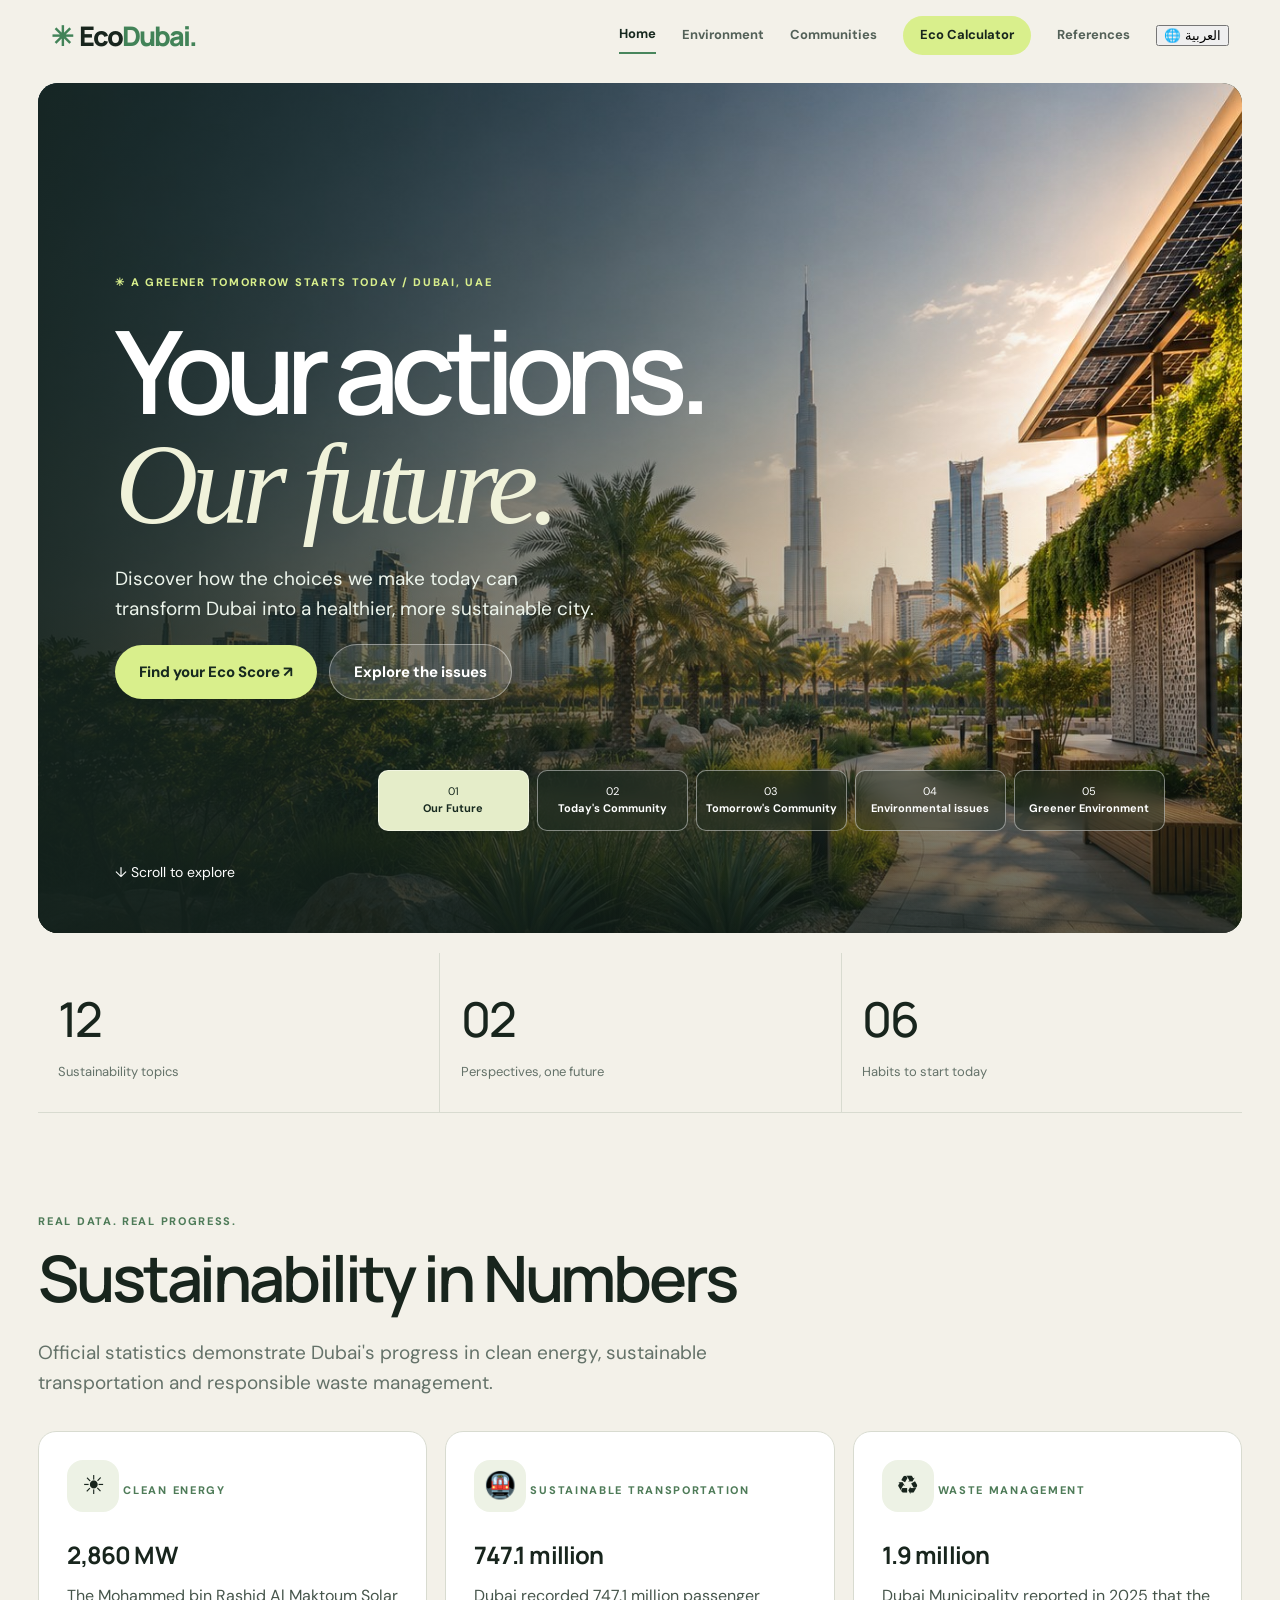
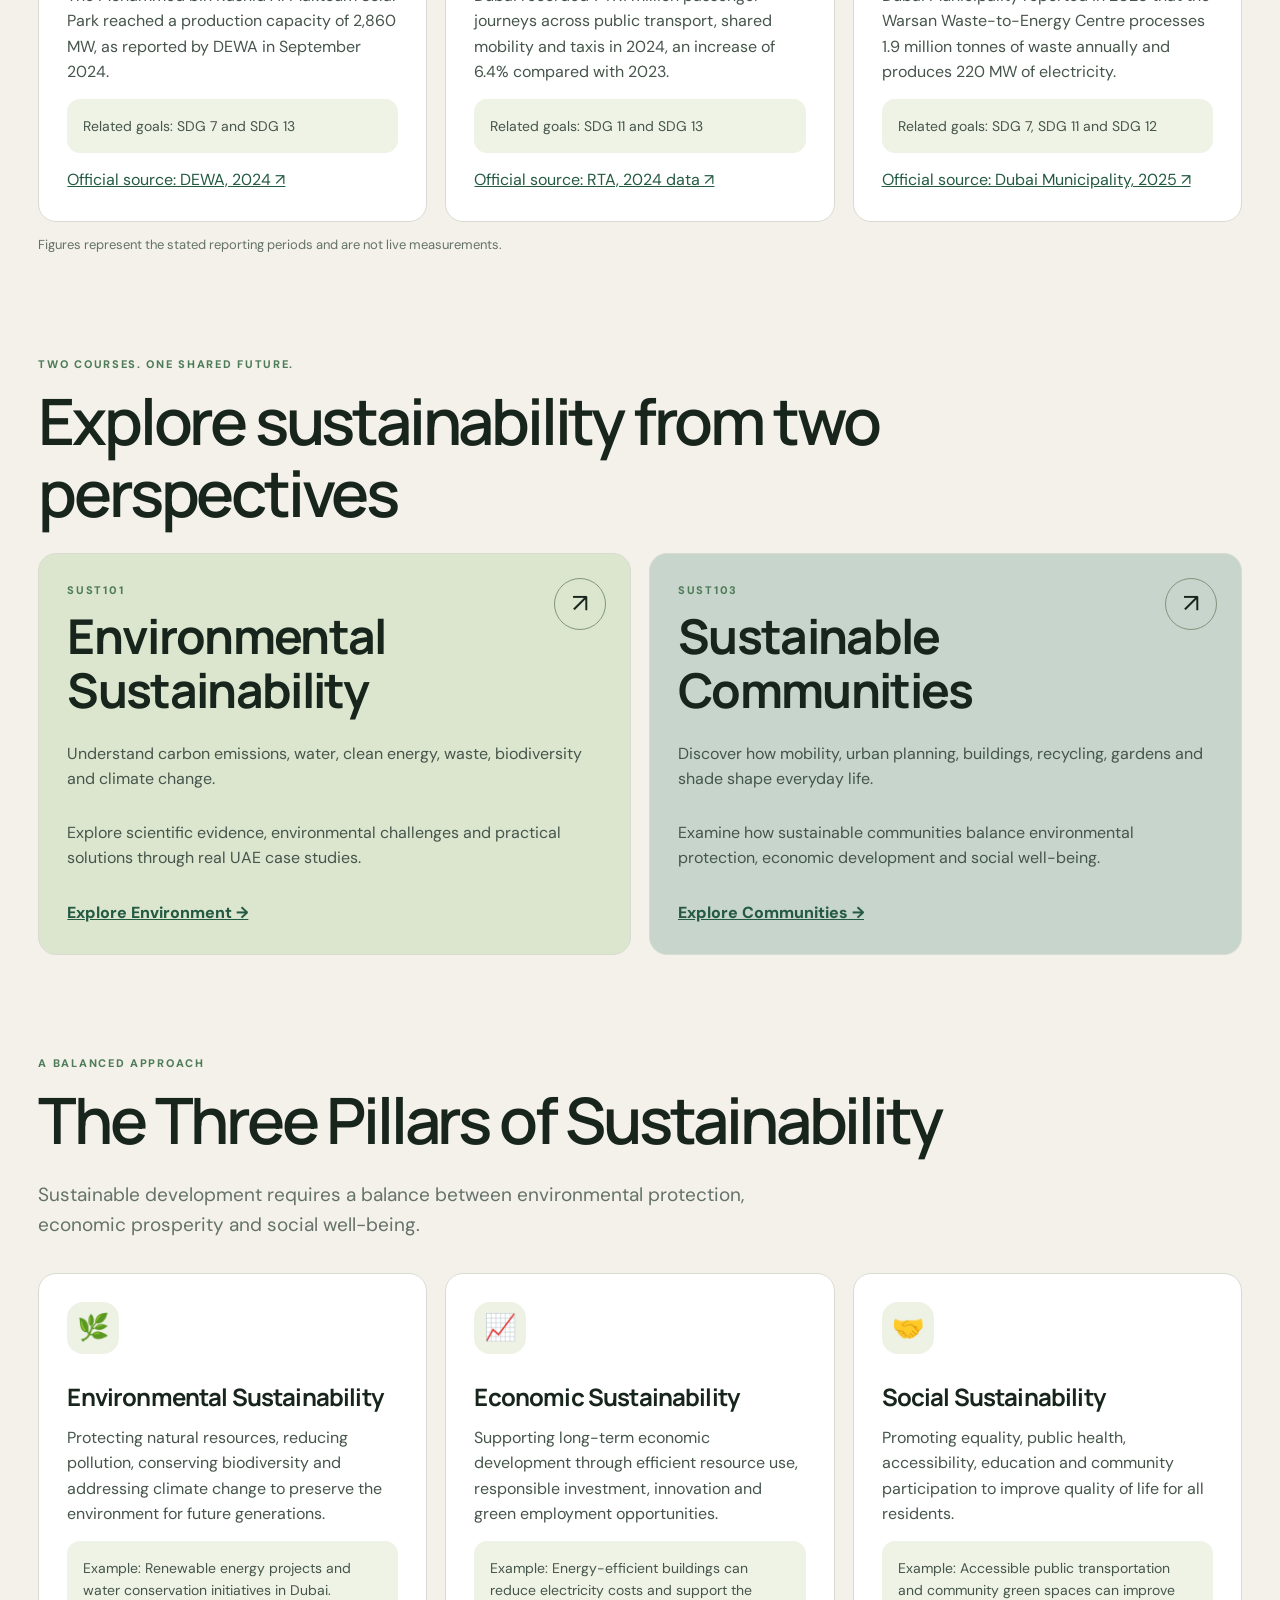
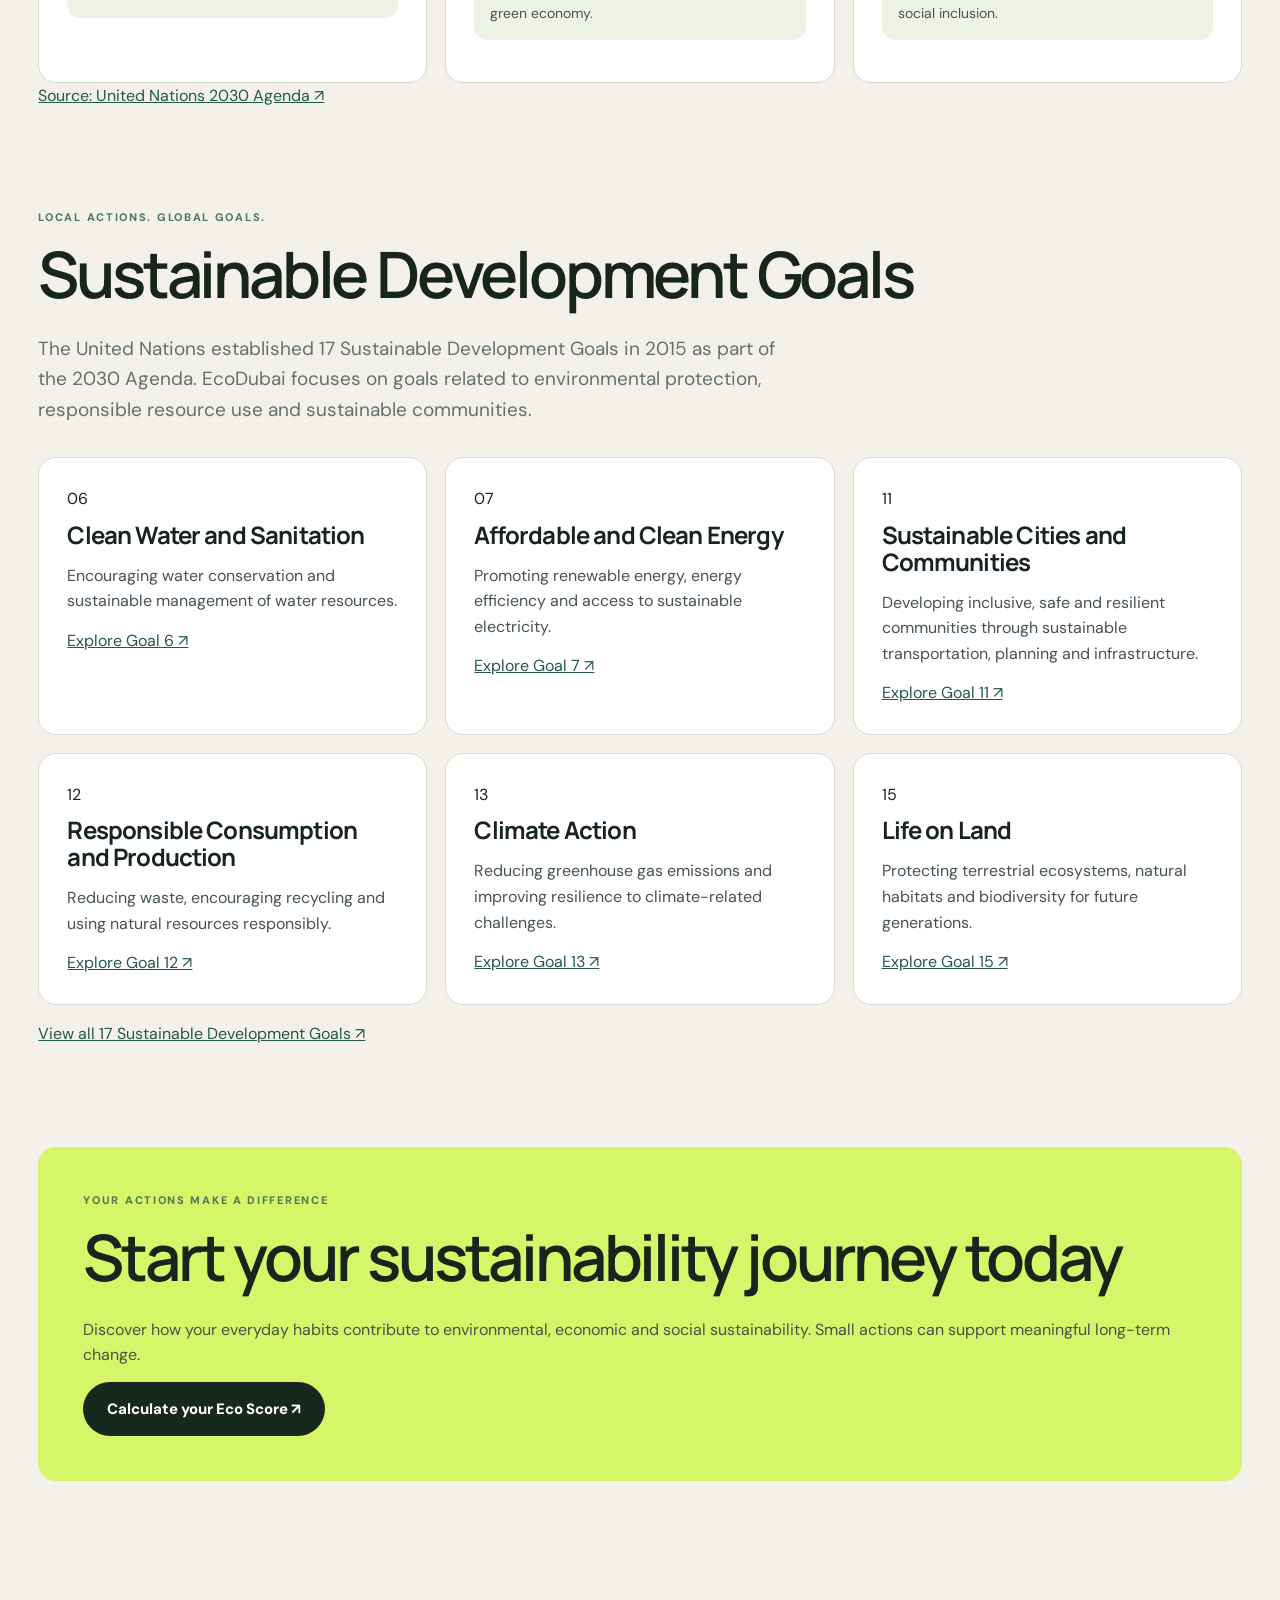
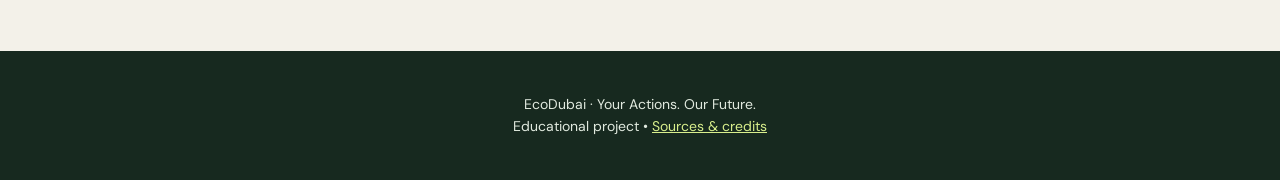
==== commit c923bf19: "Update index.html" ====
--- a/index.html
+++ b/index.html
@@ -1,124 +1,492 @@
 <!DOCTYPE html>
 
-<html lang="en">
+<html lang="en" dir="ltr">
 
 <head>
     <meta charset="utf-8"/>
     <meta content="width=device-width,initial-scale=1" name="viewport"/>
+
     <title>Home | EcoDubai</title>
+
     <link href="style.css" rel="stylesheet"/>
+
     <script defer="" src="motion.js"></script>
+    <script defer="" src="language.js"></script>
 </head>
 
 <body data-page="index">
 
     <header>
+
         <nav aria-label="Main navigation">
+
             <a class="brand" href="index.html">Eco<span>Dubai.</span></a>
-            <a aria-current="page" href="index.html">Home</a>
-            <a href="environment.html">Environment</a>
-            <a href="communities.html">Communities</a>
-            <a href="calculator.html">Eco Calculator</a>
-            <a href="references.html">References</a>
+
+            <a aria-current="page" href="index.html"
+               data-en="Home"
+               data-ar="الرئيسية">Home</a>
+
+            <a href="environment.html"
+               data-en="Environment"
+               data-ar="البيئة">Environment</a>
+
+            <a href="communities.html"
+               data-en="Communities"
+               data-ar="المجتمعات">Communities</a>
+
+            <a href="calculator.html"
+               data-en="Eco Calculator"
+               data-ar="حاسبة الاستدامة">Eco Calculator</a>
+
+            <a href="references.html"
+               data-en="References"
+               data-ar="المراجع">References</a>
+
+            <button class="language-toggle" id="language-toggle" type="button">
+                🌐 العربية
+            </button>
+
         </nav>
+
     </header>
 
     <main>
 
         <div class="hero cinema">
-<img alt="Concept of a greener Dubai skyline" class="hero-image" src="hero.jpg" onerror="this.onerror=null;this.src='sustainable.jpg'"/>
+
+            <img alt="Concept of a greener Dubai skyline"
+                 class="hero-image"
+                 src="hero.jpg"
+                 onerror="this.onerror=null;this.src='sustainable.jpg'"/>
 
             <div class="hero-content">
 
-                <div class="eyebrow">
-                    ✳   A greener tomorrow starts today / Dubai, UAE
+                <div class="eyebrow"
+                     data-en="✳ A greener tomorrow starts today / Dubai, UAE"
+                     data-ar="✳ غد أكثر استدامة يبدأ اليوم / دبي، الإمارات">
+
+                    ✳ A greener tomorrow starts today / Dubai, UAE
+
                 </div>
 
-                <h1>Your actions.<br/><em>Our future.</em></h1>
-
-                <p>
+                <h1>
+
+                    <span data-en="Your actions."
+                          data-ar="أفعالنا اليوم.">Your actions.</span>
+
+                    <br/>
+
+                    <em data-en="Our future."
+                        data-ar="مستقبلنا غداً.">Our future.</em>
+
+                </h1>
+
+                <p data-en="Discover how the choices we make today can transform Dubai into a healthier, more sustainable city."
+                   data-ar="اكتشف كيف يمكن لخياراتنا اليوم أن تجعل دبي مدينة أكثر صحة واستدامة.">
+
                     Discover how the choices we make today can transform Dubai into a healthier, more sustainable city.
+
                 </p>
 
-                <a class="btn" href="calculator.html">Find your Eco Score ↗</a>
-
-                <a class="btn secondary" href="environment.html">Explore the issues</a>
+                <a class="btn"
+                   href="calculator.html"
+                   data-en="Find your Eco Score ↗"
+                   data-ar="احسب درجة استدامتك ↗">
+
+                    Find your Eco Score ↗
+
+                </a>
+
+                <a class="btn secondary"
+                   href="environment.html"
+                   data-en="Explore the issues"
+                   data-ar="استكشف القضايا البيئية">
+
+                    Explore the issues
+
+                </a>
 
             </div>
 
             <div aria-label="Choose a scene" class="hero-controls">
 
-    <button aria-pressed="true" class="active" data-scene="hero">
-        01 <span>Our Future</span>
-    </button>
-
-    <button aria-pressed="false" data-scene="conventional">
-        02 <span>Today's Community</span>
-    </button>
-
-    <button aria-pressed="false" data-scene="sustainable">
-        03 <span>Tomorrow's Community</span>
-    </button>
-
-    <button aria-pressed="false" data-scene="environment-before">
-        04 <span>Environmental issues</span>
-    </button>
-
-    <button aria-pressed="false" data-scene="environment-after">
-        05 <span>Greener Environment</span>
-    </button>
-
-</div>
-            <a class="scroll-cue" href="#explore">↓ <span>Scroll to explore</span></a>
+                <button aria-pressed="true"
+                        class="active"
+                        data-scene="hero">
+
+                    01
+
+                    <span data-en="Our Future"
+                          data-ar="مستقبلنا">Our Future</span>
+
+                </button>
+
+                <button aria-pressed="false"
+                        data-scene="conventional">
+
+                    02
+
+                    <span data-en="Today's Community"
+                          data-ar="مجتمع اليوم">Today's Community</span>
+
+                </button>
+
+                <button aria-pressed="false"
+                        data-scene="sustainable">
+
+                    03
+
+                    <span data-en="Tomorrow's Community"
+                          data-ar="مجتمع الغد">Tomorrow's Community</span>
+
+                </button>
+
+                <button aria-pressed="false"
+                        data-scene="environment-before">
+
+                    04
+
+                    <span data-en="Environmental issues"
+                          data-ar="القضايا البيئية">Environmental issues</span>
+
+                </button>
+
+                <button aria-pressed="false"
+                        data-scene="environment-after">
+
+                    05
+
+                    <span data-en="Greener Environment"
+                          data-ar="بيئة أكثر استدامة">Greener Environment</span>
+
+                </button>
+
+            </div>
+
+            <a class="scroll-cue" href="#explore">
+
+                ↓
+
+                <span data-en="Scroll to explore"
+                      data-ar="مرر للأسفل للاستكشاف">
+
+                    Scroll to explore
+
+                </span>
+
+            </a>
 
         </div>
 
         <div class="metric-strip">
 
             <div>
+
                 <strong>12</strong>
-                <span>Sustainability topics</span>
+
+                <span data-en="Sustainability topics"
+                      data-ar="موضوعاً في الاستدامة">
+
+                    Sustainability topics
+
+                </span>
+
             </div>
 
             <div>
+
                 <strong>02</strong>
-                <span>Perspectives, one future</span>
+
+                <span data-en="Perspectives, one future"
+                      data-ar="منظوران لمستقبل واحد">
+
+                    Perspectives, one future
+
+                </span>
+
             </div>
 
             <div>
+
                 <strong>06</strong>
-                <span>Habits to start today</span>
+
+                <span data-en="Habits to start today"
+                      data-ar="عادات يمكنك البدء بها اليوم">
+
+                    Habits to start today
+
+                </span>
+
             </div>
 
         </div>
 
+
+        <!-- Sustainability Statistics -->
+
+        <section id="statistics">
+
+            <div class="eyebrow"
+                 data-en="Real data. Real progress."
+                 data-ar="بيانات حقيقية وتقدم ملموس">
+
+                Real data. Real progress.
+
+            </div>
+
+            <h2 data-en="Sustainability in Numbers"
+                data-ar="الاستدامة بالأرقام">
+
+                Sustainability in Numbers
+
+            </h2>
+
+            <p class="lead"
+               data-en="Official statistics demonstrate Dubai's progress in clean energy, sustainable transportation and responsible waste management."
+               data-ar="توضح الإحصائيات الرسمية تقدم دبي في مجالات الطاقة النظيفة والنقل المستدام والإدارة المسؤولة للنفايات.">
+
+                Official statistics demonstrate Dubai's progress in clean energy, sustainable transportation and responsible waste management.
+
+            </p>
+
+            <div class="grid statistics-grid">
+
+                <article class="tile statistic-card">
+
+                    <div class="symbol">☀</div>
+
+                    <span class="tag"
+                          data-en="Clean energy"
+                          data-ar="الطاقة النظيفة">
+
+                        Clean energy
+
+                    </span>
+
+                    <h3 class="stat-number">2,860 MW</h3>
+
+                    <p data-en="The Mohammed bin Rashid Al Maktoum Solar Park reached a production capacity of 2,860 MW, as reported by DEWA in September 2024."
+                       data-ar="بلغت القدرة الإنتاجية لمجمع محمد بن راشد آل مكتوم للطاقة الشمسية 2,860 ميغاواط، وفقاً لبيانات هيئة كهرباء ومياه دبي في سبتمبر 2024.">
+
+                        The Mohammed bin Rashid Al Maktoum Solar Park reached a production capacity of 2,860 MW, as reported by DEWA in September 2024.
+
+                    </p>
+
+                    <p class="fact"
+                       data-en="Related goals: SDG 7 and SDG 13"
+                       data-ar="الأهداف المرتبطة: الهدف 7 والهدف 13">
+
+                        Related goals: SDG 7 and SDG 13
+
+                    </p>
+
+                    <a href="https://www.dewa.gov.ae/en/about-us/media-publications/latest-news/2024/09/wetex-2024-brings-together-companies-that-support"
+                       target="_blank"
+                       rel="noopener noreferrer"
+                       data-en="Official source: DEWA, 2024 ↗"
+                       data-ar="المصدر الرسمي: هيئة كهرباء ومياه دبي، 2024 ↗">
+
+                        Official source: DEWA, 2024 ↗
+
+                    </a>
+
+                </article>
+
+                <article class="tile statistic-card">
+
+                    <div class="symbol">🚇</div>
+
+                    <span class="tag"
+                          data-en="Sustainable transportation"
+                          data-ar="النقل المستدام">
+
+                        Sustainable transportation
+
+                    </span>
+
+                    <h3 class="stat-number"
+                        data-en="747.1 million"
+                        data-ar="747.1 مليون">
+
+                        747.1 million
+
+                    </h3>
+
+                    <p data-en="Dubai recorded 747.1 million passenger journeys across public transport, shared mobility and taxis in 2024, an increase of 6.4% compared with 2023."
+                       data-ar="سجلت دبي 747.1 مليون رحلة للركاب عبر وسائل النقل العام والتنقل المشترك وسيارات الأجرة خلال عام 2024، بزيادة قدرها 6.4% مقارنة بعام 2023.">
+
+                        Dubai recorded 747.1 million passenger journeys across public transport, shared mobility and taxis in 2024, an increase of 6.4% compared with 2023.
+
+                    </p>
+
+                    <p class="fact"
+                       data-en="Related goals: SDG 11 and SDG 13"
+                       data-ar="الأهداف المرتبطة: الهدف 11 والهدف 13">
+
+                        Related goals: SDG 11 and SDG 13
+
+                    </p>
+
+                    <a href="https://rta.ae/wps/portal/rta/ae/home/news-and-media/all-news/NewsDetails/747-million-riders-used-public-transport-shared-mobility-and-taxis-in-2024"
+                       target="_blank"
+                       rel="noopener noreferrer"
+                       data-en="Official source: RTA, 2024 data ↗"
+                       data-ar="المصدر الرسمي: هيئة الطرق والمواصلات، بيانات 2024 ↗">
+
+                        Official source: RTA, 2024 data ↗
+
+                    </a>
+
+                </article>
+
+                <article class="tile statistic-card">
+
+                    <div class="symbol">♻</div>
+
+                    <span class="tag"
+                          data-en="Waste management"
+                          data-ar="إدارة النفايات">
+
+                        Waste management
+
+                    </span>
+
+                    <h3 class="stat-number"
+                        data-en="1.9 million"
+                        data-ar="1.9 مليون">
+
+                        1.9 million
+
+                    </h3>
+
+                    <p data-en="Dubai Municipality reported in 2025 that the Warsan Waste-to-Energy Centre processes 1.9 million tonnes of waste annually and produces 220 MW of electricity."
+                       data-ar="أفادت بلدية دبي في عام 2025 بأن مركز تحويل النفايات إلى طاقة في ورسان يعالج 1.9 مليون طن من النفايات سنوياً وينتج 220 ميغاواط من الكهرباء.">
+
+                        Dubai Municipality reported in 2025 that the Warsan Waste-to-Energy Centre processes 1.9 million tonnes of waste annually and produces 220 MW of electricity.
+
+                    </p>
+
+                    <p class="fact"
+                       data-en="Related goals: SDG 7, SDG 11 and SDG 12"
+                       data-ar="الأهداف المرتبطة: الهدف 7 والهدف 11 والهدف 12">
+
+                        Related goals: SDG 7, SDG 11 and SDG 12
+
+                    </p>
+
+                    <a href="https://www.dm.gov.ae/flagship-sustainable-infrastructure-projects-at-wetex-2025/"
+                       target="_blank"
+                       rel="noopener noreferrer"
+                       data-en="Official source: Dubai Municipality, 2025 ↗"
+                       data-ar="المصدر الرسمي: بلدية دبي، 2025 ↗">
+
+                        Official source: Dubai Municipality, 2025 ↗
+
+                    </a>
+
+                </article>
+
+            </div>
+
+            <p class="compare-note"
+               data-en="Figures represent the stated reporting periods and are not live measurements."
+               data-ar="تمثل الأرقام الفترات الزمنية المحددة في المصادر، وليست قياسات مباشرة أو لحظية.">
+
+                Figures represent the stated reporting periods and are not live measurements.
+
+            </p>
+
+        </section>
+
+
+        <!-- Existing Course Cards -->
+
         <section id="explore">
 
-            <h2>Explore sustainability from two perspectives</h2>
+            <div class="eyebrow"
+                 data-en="Two courses. One shared future."
+                 data-ar="مساقان ومستقبل مشترك">
+
+                Two courses. One shared future.
+
+            </div>
+
+            <h2 data-en="Explore sustainability from two perspectives"
+                data-ar="استكشف الاستدامة من منظورين">
+
+                Explore sustainability from two perspectives
+
+            </h2>
 
             <div class="grid two">
 
                 <article class="tile course-card">
 
-                    <h3>Environmental Sustainability</h3>
-
-                    <p>
+                    <span class="tag">SUST101</span>
+
+                    <h3 data-en="Environmental Sustainability"
+                        data-ar="الاستدامة البيئية">
+
+                        Environmental Sustainability
+
+                    </h3>
+
+                    <p data-en="Understand carbon emissions, water, clean energy, waste, biodiversity and climate change."
+                       data-ar="تعرف على الانبعاثات الكربونية والمياه والطاقة النظيفة والنفايات والتنوع البيولوجي والتغير المناخي.">
+
                         Understand carbon emissions, water, clean energy, waste, biodiversity and climate change.
-                    </p>
-
-                    <a href="environment.html">Explore Environment →</a>
+
+                    </p>
+
+                    <p data-en="Explore scientific evidence, environmental challenges and practical solutions through real UAE case studies."
+                       data-ar="استكشف الأدلة العلمية والتحديات البيئية والحلول العملية من خلال دراسات حالة واقعية من دولة الإمارات.">
+
+                        Explore scientific evidence, environmental challenges and practical solutions through real UAE case studies.
+
+                    </p>
+
+                    <a href="environment.html"
+                       data-en="Explore Environment →"
+                       data-ar="استكشف الاستدامة البيئية ←">
+
+                        Explore Environment →
+
+                    </a>
 
                 </article>
 
                 <article class="tile course-card">
 
-                    <h3>Sustainable Communities</h3>
-
-                    <p>
+                    <span class="tag">SUST103</span>
+
+                    <h3 data-en="Sustainable Communities"
+                        data-ar="المجتمعات المستدامة">
+
+                        Sustainable Communities
+
+                    </h3>
+
+                    <p data-en="Discover how mobility, urban planning, buildings, recycling, gardens and shade shape everyday life."
+                       data-ar="اكتشف كيف يؤثر النقل والتخطيط الحضري والمباني وإعادة التدوير والحدائق والظل في الحياة اليومية.">
+
                         Discover how mobility, urban planning, buildings, recycling, gardens and shade shape everyday life.
-                    </p>
-
-                    <a href="communities.html">Explore Communities →</a>
+
+                    </p>
+
+                    <p data-en="Examine how sustainable communities balance environmental protection, economic development and social well-being."
+                       data-ar="تعرف على كيفية تحقيق المجتمعات المستدامة للتوازن بين حماية البيئة والتنمية الاقتصادية والرفاه الاجتماعي.">
+
+                        Examine how sustainable communities balance environmental protection, economic development and social well-being.
+
+                    </p>
+
+                    <a href="communities.html"
+                       data-en="Explore Communities →"
+                       data-ar="استكشف المجتمعات المستدامة ←">
+
+                        Explore Communities →
+
+                    </a>
 
                 </article>
 
@@ -126,11 +494,436 @@
 
         </section>
 
+
+        <!-- Three Pillars of Sustainability -->
+
+        <section id="pillars">
+
+            <div class="eyebrow"
+                 data-en="A balanced approach"
+                 data-ar="نهج متوازن">
+
+                A balanced approach
+
+            </div>
+
+            <h2 data-en="The Three Pillars of Sustainability"
+                data-ar="الركائز الثلاث للاستدامة">
+
+                The Three Pillars of Sustainability
+
+            </h2>
+
+            <p class="lead"
+               data-en="Sustainable development requires a balance between environmental protection, economic prosperity and social well-being."
+               data-ar="تتطلب التنمية المستدامة تحقيق التوازن بين حماية البيئة والازدهار الاقتصادي والرفاه الاجتماعي.">
+
+                Sustainable development requires a balance between environmental protection, economic prosperity and social well-being.
+
+            </p>
+
+            <div class="grid">
+
+                <article class="tile pillar-card">
+
+                    <div class="symbol">🌿</div>
+
+                    <h3 data-en="Environmental Sustainability"
+                        data-ar="الاستدامة البيئية">
+
+                        Environmental Sustainability
+
+                    </h3>
+
+                    <p data-en="Protecting natural resources, reducing pollution, conserving biodiversity and addressing climate change to preserve the environment for future generations."
+                       data-ar="حماية الموارد الطبيعية والحد من التلوث والحفاظ على التنوع البيولوجي ومواجهة التغير المناخي لضمان استدامة البيئة للأجيال القادمة.">
+
+                        Protecting natural resources, reducing pollution, conserving biodiversity and addressing climate change to preserve the environment for future generations.
+
+                    </p>
+
+                    <p class="fact"
+                       data-en="Example: Renewable energy projects and water conservation initiatives in Dubai."
+                       data-ar="مثال: مشاريع الطاقة المتجددة ومبادرات ترشيد استهلاك المياه في دبي.">
+
+                        Example: Renewable energy projects and water conservation initiatives in Dubai.
+
+                    </p>
+
+                </article>
+
+                <article class="tile pillar-card">
+
+                    <div class="symbol">📈</div>
+
+                    <h3 data-en="Economic Sustainability"
+                        data-ar="الاستدامة الاقتصادية">
+
+                        Economic Sustainability
+
+                    </h3>
+
+                    <p data-en="Supporting long-term economic development through efficient resource use, responsible investment, innovation and green employment opportunities."
+                       data-ar="دعم التنمية الاقتصادية طويلة الأمد من خلال الاستخدام الفعال للموارد والاستثمار المسؤول والابتكار وتوفير فرص العمل الخضراء.">
+
+                        Supporting long-term economic development through efficient resource use, responsible investment, innovation and green employment opportunities.
+
+                    </p>
+
+                    <p class="fact"
+                       data-en="Example: Energy-efficient buildings can reduce electricity costs and support the green economy."
+                       data-ar="مثال: يمكن للمباني الموفرة للطاقة خفض تكاليف الكهرباء ودعم الاقتصاد الأخضر.">
+
+                        Example: Energy-efficient buildings can reduce electricity costs and support the green economy.
+
+                    </p>
+
+                </article>
+
+                <article class="tile pillar-card">
+
+                    <div class="symbol">🤝</div>
+
+                    <h3 data-en="Social Sustainability"
+                        data-ar="الاستدامة الاجتماعية">
+
+                        Social Sustainability
+
+                    </h3>
+
+                    <p data-en="Promoting equality, public health, accessibility, education and community participation to improve quality of life for all residents."
+                       data-ar="تعزيز المساواة والصحة العامة وسهولة الوصول إلى الخدمات والتعليم والمشاركة المجتمعية لتحسين جودة الحياة لجميع السكان.">
+
+                        Promoting equality, public health, accessibility, education and community participation to improve quality of life for all residents.
+
+                    </p>
+
+                    <p class="fact"
+                       data-en="Example: Accessible public transportation and community green spaces can improve social inclusion."
+                       data-ar="مثال: يمكن لوسائل النقل العام الميسرة والمساحات الخضراء المجتمعية تعزيز الدمج الاجتماعي.">
+
+                        Example: Accessible public transportation and community green spaces can improve social inclusion.
+
+                    </p>
+
+                </article>
+
+            </div>
+
+            <a href="https://sdgs.un.org/2030agenda"
+               target="_blank"
+               rel="noopener noreferrer"
+               data-en="Source: United Nations 2030 Agenda ↗"
+               data-ar="المصدر: خطة الأمم المتحدة للتنمية المستدامة لعام 2030 ↗">
+
+                Source: United Nations 2030 Agenda ↗
+
+            </a>
+
+        </section>
+
+
+        <!-- Sustainable Development Goals -->
+
+        <section id="sdgs">
+
+            <div class="eyebrow"
+                 data-en="Local actions. Global goals."
+                 data-ar="جهود محلية وأهداف عالمية">
+
+                Local actions. Global goals.
+
+            </div>
+
+            <h2 data-en="Sustainable Development Goals"
+                data-ar="أهداف التنمية المستدامة">
+
+                Sustainable Development Goals
+
+            </h2>
+
+            <p class="lead"
+               data-en="The United Nations established 17 Sustainable Development Goals in 2015 as part of the 2030 Agenda. EcoDubai focuses on goals related to environmental protection, responsible resource use and sustainable communities."
+               data-ar="اعتمدت الأمم المتحدة 17 هدفاً للتنمية المستدامة في عام 2015 ضمن خطة عام 2030. ويركز مشروع EcoDubai على الأهداف المرتبطة بحماية البيئة والاستخدام المسؤول للموارد والمجتمعات المستدامة.">
+
+                The United Nations established 17 Sustainable Development Goals in 2015 as part of the 2030 Agenda. EcoDubai focuses on goals related to environmental protection, responsible resource use and sustainable communities.
+
+            </p>
+
+            <div class="grid sdg-grid">
+
+                <article class="tile sdg-card"
+                         style="--sdg-color:#26BDE2">
+
+                    <div class="sdg-number">06</div>
+
+                    <h3 data-en="Clean Water and Sanitation"
+                        data-ar="المياه النظيفة والنظافة الصحية">
+
+                        Clean Water and Sanitation
+
+                    </h3>
+
+                    <p data-en="Encouraging water conservation and sustainable management of water resources."
+                       data-ar="تشجيع ترشيد استهلاك المياه والإدارة المستدامة للموارد المائية.">
+
+                        Encouraging water conservation and sustainable management of water resources.
+
+                    </p>
+
+                    <a href="https://sdgs.un.org/goals/goal6"
+                       target="_blank"
+                       rel="noopener noreferrer"
+                       data-en="Explore Goal 6 ↗"
+                       data-ar="استكشف الهدف السادس ↗">
+
+                        Explore Goal 6 ↗
+
+                    </a>
+
+                </article>
+
+                <article class="tile sdg-card"
+                         style="--sdg-color:#FCC30B">
+
+                    <div class="sdg-number">07</div>
+
+                    <h3 data-en="Affordable and Clean Energy"
+                        data-ar="طاقة نظيفة وبأسعار معقولة">
+
+                        Affordable and Clean Energy
+
+                    </h3>
+
+                    <p data-en="Promoting renewable energy, energy efficiency and access to sustainable electricity."
+                       data-ar="تعزيز الطاقة المتجددة وكفاءة الطاقة وإمكانية الحصول على الكهرباء المستدامة.">
+
+                        Promoting renewable energy, energy efficiency and access to sustainable electricity.
+
+                    </p>
+
+                    <a href="https://sdgs.un.org/goals/goal7"
+                       target="_blank"
+                       rel="noopener noreferrer"
+                       data-en="Explore Goal 7 ↗"
+                       data-ar="استكشف الهدف السابع ↗">
+
+                        Explore Goal 7 ↗
+
+                    </a>
+
+                </article>
+
+                <article class="tile sdg-card"
+                         style="--sdg-color:#FD9D24">
+
+                    <div class="sdg-number">11</div>
+
+                    <h3 data-en="Sustainable Cities and Communities"
+                        data-ar="مدن ومجتمعات محلية مستدامة">
+
+                        Sustainable Cities and Communities
+
+                    </h3>
+
+                    <p data-en="Developing inclusive, safe and resilient communities through sustainable transportation, planning and infrastructure."
+                       data-ar="تطوير مجتمعات شاملة وآمنة وقادرة على الصمود من خلال النقل والتخطيط والبنية التحتية المستدامة.">
+
+                        Developing inclusive, safe and resilient communities through sustainable transportation, planning and infrastructure.
+
+                    </p>
+
+                    <a href="https://sdgs.un.org/goals/goal11"
+                       target="_blank"
+                       rel="noopener noreferrer"
+                       data-en="Explore Goal 11 ↗"
+                       data-ar="استكشف الهدف الحادي عشر ↗">
+
+                        Explore Goal 11 ↗
+
+                    </a>
+
+                </article>
+
+                <article class="tile sdg-card"
+                         style="--sdg-color:#BF8B2E">
+
+                    <div class="sdg-number">12</div>
+
+                    <h3 data-en="Responsible Consumption and Production"
+                        data-ar="الاستهلاك والإنتاج المسؤولان">
+
+                        Responsible Consumption and Production
+
+                    </h3>
+
+                    <p data-en="Reducing waste, encouraging recycling and using natural resources responsibly."
+                       data-ar="تقليل النفايات وتشجيع إعادة التدوير والاستخدام المسؤول للموارد الطبيعية.">
+
+                        Reducing waste, encouraging recycling and using natural resources responsibly.
+
+                    </p>
+
+                    <a href="https://sdgs.un.org/goals/goal12"
+                       target="_blank"
+                       rel="noopener noreferrer"
+                       data-en="Explore Goal 12 ↗"
+                       data-ar="استكشف الهدف الثاني عشر ↗">
+
+                        Explore Goal 12 ↗
+
+                    </a>
+
+                </article>
+
+                <article class="tile sdg-card"
+                         style="--sdg-color:#3F7E44">
+
+                    <div class="sdg-number">13</div>
+
+                    <h3 data-en="Climate Action"
+                        data-ar="العمل المناخي">
+
+                        Climate Action
+
+                    </h3>
+
+                    <p data-en="Reducing greenhouse gas emissions and improving resilience to climate-related challenges."
+                       data-ar="الحد من انبعاثات غازات الاحتباس الحراري وتعزيز القدرة على مواجهة التحديات المناخية.">
+
+                        Reducing greenhouse gas emissions and improving resilience to climate-related challenges.
+
+                    </p>
+
+                    <a href="https://sdgs.un.org/goals/goal13"
+                       target="_blank"
+                       rel="noopener noreferrer"
+                       data-en="Explore Goal 13 ↗"
+                       data-ar="استكشف الهدف الثالث عشر ↗">
+
+                        Explore Goal 13 ↗
+
+                    </a>
+
+                </article>
+
+                <article class="tile sdg-card"
+                         style="--sdg-color:#56C02B">
+
+                    <div class="sdg-number">15</div>
+
+                    <h3 data-en="Life on Land"
+                        data-ar="الحياة في البر">
+
+                        Life on Land
+
+                    </h3>
+
+                    <p data-en="Protecting terrestrial ecosystems, natural habitats and biodiversity for future generations."
+                       data-ar="حماية النظم البيئية البرية والموائل الطبيعية والتنوع البيولوجي للأجيال القادمة.">
+
+                        Protecting terrestrial ecosystems, natural habitats and biodiversity for future generations.
+
+                    </p>
+
+                    <a href="https://sdgs.un.org/goals/goal15"
+                       target="_blank"
+                       rel="noopener noreferrer"
+                       data-en="Explore Goal 15 ↗"
+                       data-ar="استكشف الهدف الخامس عشر ↗">
+
+                        Explore Goal 15 ↗
+
+                    </a>
+
+                </article>
+
+            </div>
+
+            <p>
+
+                <a href="https://sdgs.un.org/goals"
+                   target="_blank"
+                   rel="noopener noreferrer"
+                   data-en="View all 17 Sustainable Development Goals ↗"
+                   data-ar="اطلع على جميع أهداف التنمية المستدامة السبعة عشر ↗">
+
+                    View all 17 Sustainable Development Goals ↗
+
+                </a>
+
+            </p>
+
+        </section>
+
+
+        <!-- Take Action -->
+
+        <section class="tile cta">
+
+            <div class="eyebrow"
+                 data-en="Your actions make a difference"
+                 data-ar="أفعالك تصنع الفرق">
+
+                Your actions make a difference
+
+            </div>
+
+            <h2 data-en="Start your sustainability journey today"
+                data-ar="ابدأ رحلتك نحو الاستدامة اليوم">
+
+                Start your sustainability journey today
+
+            </h2>
+
+            <p data-en="Discover how your everyday habits contribute to environmental, economic and social sustainability. Small actions can support meaningful long-term change."
+               data-ar="اكتشف كيف تساهم عاداتك اليومية في تحقيق الاستدامة البيئية والاقتصادية والاجتماعية. يمكن للأفعال الصغيرة أن تدعم تغييرات إيجابية طويلة الأمد.">
+
+                Discover how your everyday habits contribute to environmental, economic and social sustainability. Small actions can support meaningful long-term change.
+
+            </p>
+
+            <a class="btn"
+               href="calculator.html"
+               data-en="Calculate your Eco Score ↗"
+               data-ar="احسب درجة استدامتك ↗">
+
+                Calculate your Eco Score ↗
+
+            </a>
+
+        </section>
+
     </main>
 
     <footer>
-        EcoDubai · Your Actions. Our Future.<br/>
-        Educational project • <a href="references.html">Sources &amp; credits</a>
+
+        <span data-en="EcoDubai · Your Actions. Our Future."
+              data-ar="EcoDubai · أفعالنا اليوم. مستقبلنا غداً.">
+
+            EcoDubai · Your Actions. Our Future.
+
+        </span>
+
+        <br/>
+
+        <span data-en="Educational project"
+              data-ar="مشروع تعليمي">
+
+            Educational project
+
+        </span>
+
+        •
+
+        <a href="references.html"
+           data-en="Sources &amp; credits"
+           data-ar="المصادر والمراجع">
+
+            Sources &amp; credits
+
+        </a>
+
     </footer>
 
 </body>
--- a/style.css
+++ b/style.css
@@ -675,12 +675,18 @@
     animation: arrive .95s both;
 }
 
+
+/* Five scene buttons */
+
 .hero-controls {
     position: absolute;
     right: 4%;
-    bottom: 5%;
-    display: flex;
-    gap: 7px;
+    bottom: 30px;
+    display: grid;
+    grid-template-columns: repeat(5, minmax(0, 1fr));
+    gap: 8px;
+    width: 75%;
+    max-width: 800px;
     z-index: 3;
 }
 
@@ -690,11 +696,12 @@
     backdrop-filter: blur(12px);
     color: white;
     border-radius: 10px;
-    padding: 13px 17px;
+    padding: 12px 8px;
     cursor: pointer;
     font: inherit;
-    font-size: 12px;
-    transition: background .3s, transform .3s;
+    font-size: 11px;
+    min-width: 0;
+    transition: all 0.35s ease;
 }
 
 .hero-controls button.active {
@@ -703,18 +710,20 @@
 }
 
 .hero-controls button:hover {
-    transform: translateY(-4px);
+    transform: translateY(-5px);
 }
 
 .hero-controls span {
     display: block;
     font-weight: 700;
+    font-size: 11px;
+    overflow-wrap: anywhere;
 }
 
 .scroll-cue {
     position: absolute;
     left: 5%;
-    bottom: 5%;
+    bottom: 30px;
     color: white;
     text-decoration: none;
     font-size: 14px;
@@ -970,17 +979,6 @@
         font-size: 65px;
     }
 
-    .hero-controls {
-        left: 24px;
-        right: 24px;
-        bottom: 22px;
-    }
-
-    .hero-controls button {
-        flex: 1;
-        padding: 9px;
-    }
-
     .scroll-cue {
         display: none;
     }
@@ -1006,6 +1004,122 @@
     }
 
 }
+
+
+/* Homepage spacing correction */
+
+body[data-page="index"] .hero.cinema {
+    min-height: 850px;
+    height: auto;
+    display: flex;
+    flex-direction: column;
+    justify-content: center;
+    align-items: stretch;
+    padding-bottom: 50px;
+    gap: 0;
+}
+
+body[data-page="index"] .hero-content {
+    position: relative;
+    width: 100%;
+    max-width: 750px;
+    margin-top: auto;
+    margin-bottom: 70px;
+    flex-shrink: 0;
+    z-index: 2;
+}
+
+body[data-page="index"] .hero-controls {
+    position: relative !important;
+    top: auto !important;
+    bottom: auto !important;
+    left: auto !important;
+    right: auto !important;
+    align-self: flex-end;
+    flex-shrink: 0;
+    margin-top: 0;
+    margin-bottom: 20px;
+    display: grid;
+    grid-template-columns: repeat(5, minmax(0, 1fr));
+    width: 75%;
+    max-width: 800px;
+    gap: 8px;
+    z-index: 3;
+}
+
+body[data-page="index"] .hero-controls button {
+    min-width: 0;
+    padding: 12px 8px;
+    font-size: 11px;
+    transition: all 0.35s ease;
+}
+
+body[data-page="index"] .hero-controls button span {
+    font-size: 11px;
+    overflow-wrap: anywhere;
+}
+
+body[data-page="index"] .hero-controls button:hover {
+    transform: translateY(-5px);
+}
+
+body[data-page="index"] .scroll-cue {
+    position: relative;
+    left: auto;
+    bottom: auto;
+    align-self: flex-start;
+    margin-top: 10px;
+}
+
+
+/* Mobile and tablet layout */
+
+@media (max-width: 768px) {
+
+    body[data-page="index"] .hero.cinema {
+        min-height: 700px;
+        height: auto;
+        padding: 30px 12px;
+    }
+
+    body[data-page="index"] .hero-content {
+        width: 100%;
+        padding: 0 12px;
+        margin-bottom: 40px;
+    }
+
+    body[data-page="index"] .hero-controls {
+        position: relative !important;
+        left: auto !important;
+        right: auto !important;
+        bottom: auto !important;
+        width: 100%;
+        max-width: none;
+        grid-template-columns: repeat(5, minmax(0, 1fr));
+        margin-top: 0;
+        margin-bottom: 0;
+        gap: 5px;
+    }
+
+    body[data-page="index"] .hero-controls button {
+        min-width: 0;
+        padding: 10px 4px;
+        font-size: 10px;
+    }
+
+    body[data-page="index"] .hero-controls button span {
+        font-size: 9px;
+        overflow-wrap: anywhere;
+    }
+
+    body[data-page="index"] .scroll-cue {
+        display: none;
+    }
+
+}
+
+
+/* Reduced motion accessibility */
 
 @media (prefers-reduced-motion: reduce) {
 
@@ -1023,48 +1137,3 @@
     }
 
 }
-
-
-/* Five hero buttons */
-
-.hero-controls {
-    display: flex;
-    flex-wrap: wrap;
-    justify-content: flex-end;
-    gap: 8px;
-    max-width: 90%;
-}
-
-.hero-controls button {
-    flex: 1;
-    min-width: 110px;
-    transition: all 0.35s ease;
-}
-
-.hero-controls button:hover {
-    transform: translateY(-5px);
-}
-
-@media (max-width: 768px) {
-
-    .hero-controls {
-        display: grid;
-        grid-template-columns: repeat(5, minmax(0, 1fr));
-        left: 12px;
-        right: 12px;
-        max-width: none;
-        gap: 5px;
-    }
-
-    .hero-controls button {
-        min-width: 0;
-        padding: 10px 4px;
-        font-size: 10px;
-    }
-
-    .hero-controls button span {
-        font-size: 9px;
-        overflow-wrap: anywhere;
-    }
-
-}
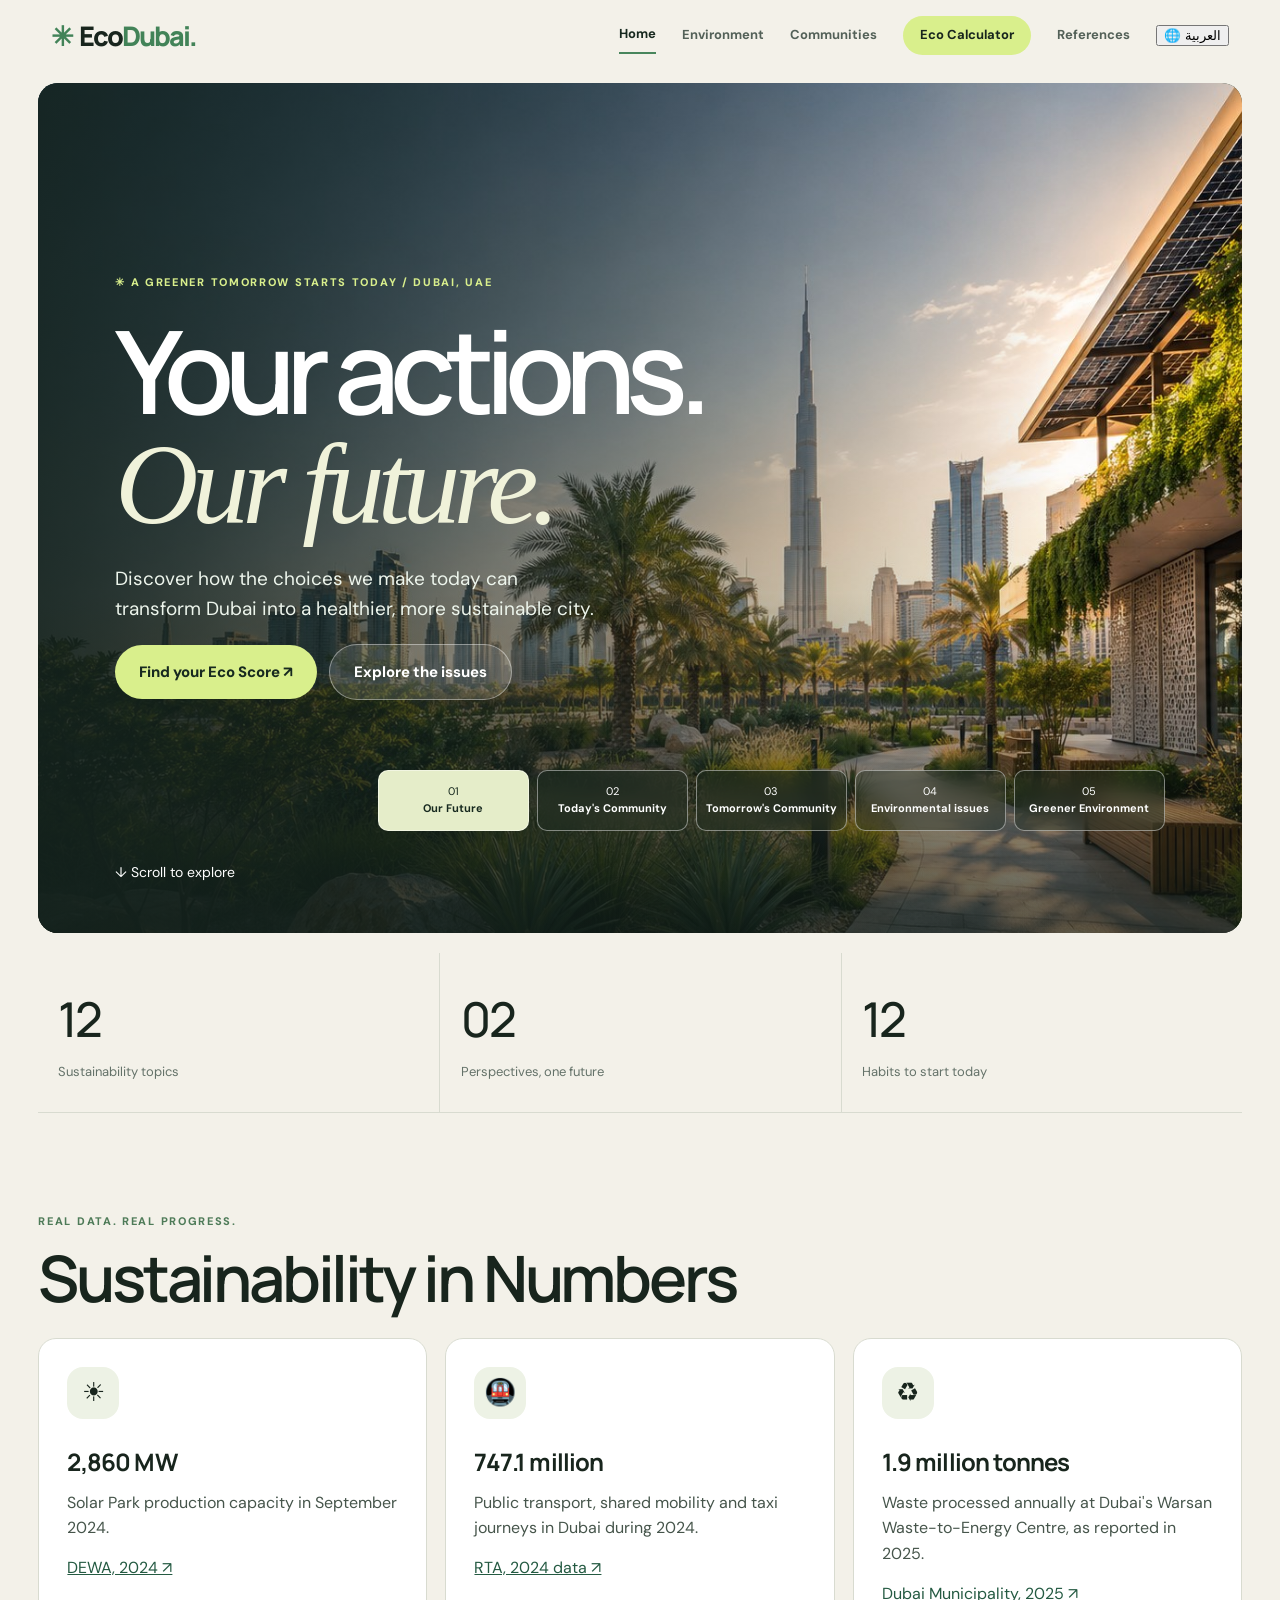
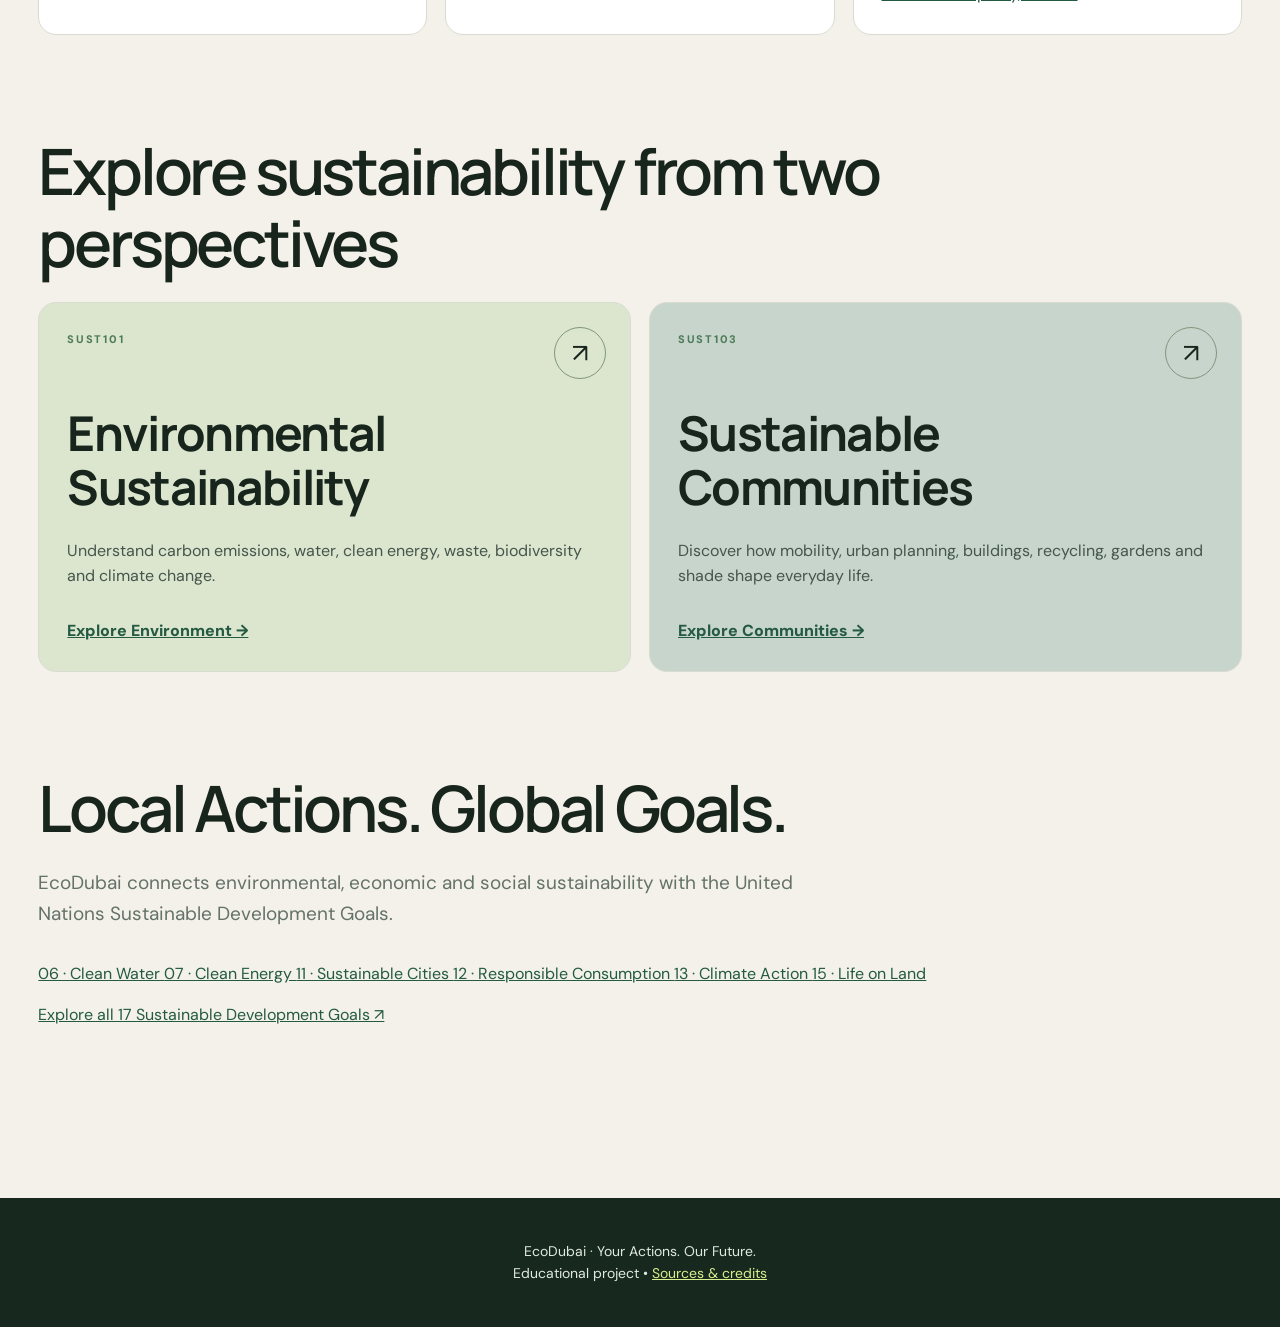
==== commit 0012806e: "Update index.html" ====
--- a/index.html
+++ b/index.html
@@ -10,8 +10,8 @@
 
     <link href="style.css" rel="stylesheet"/>
 
-    <script defer="" src="motion.js"></script>
-    <script defer="" src="language.js"></script>
+    <script defer src="motion.js"></script>
+    <script defer src="language.js"></script>
 </head>
 
 <body data-page="index">
@@ -42,8 +42,12 @@
                data-en="References"
                data-ar="المراجع">References</a>
 
-            <button class="language-toggle" id="language-toggle" type="button">
+            <button class="language-toggle"
+                    id="language-toggle"
+                    type="button">
+
                 🌐 العربية
+
             </button>
 
         </nav>
@@ -72,7 +76,7 @@
                 <h1>
 
                     <span data-en="Your actions."
-                          data-ar="أفعالنا اليوم.">Your actions.</span>
+                          data-ar="أفعالك اليوم.">Your actions.</span>
 
                     <br/>
 
@@ -178,6 +182,9 @@
 
         </div>
 
+
+        <!-- Original Metrics -->
+
         <div class="metric-strip">
 
             <div>
@@ -208,10 +215,10 @@
 
             <div>
 
-                <strong>06</strong>
+                <strong>12</strong>
 
                 <span data-en="Habits to start today"
-                      data-ar="عادات يمكنك البدء بها اليوم">
+                      data-ar="عادة يمكنك البدء بها اليوم">
 
                     Habits to start today
 
@@ -222,7 +229,7 @@
         </div>
 
 
-        <!-- Sustainability Statistics -->
+        <!-- Official Statistics -->
 
         <section id="statistics">
 
@@ -241,52 +248,34 @@
 
             </h2>
 
-            <p class="lead"
-               data-en="Official statistics demonstrate Dubai's progress in clean energy, sustainable transportation and responsible waste management."
-               data-ar="توضح الإحصائيات الرسمية تقدم دبي في مجالات الطاقة النظيفة والنقل المستدام والإدارة المسؤولة للنفايات.">
-
-                Official statistics demonstrate Dubai's progress in clean energy, sustainable transportation and responsible waste management.
-
-            </p>
-
-            <div class="grid statistics-grid">
+            <div class="grid">
 
                 <article class="tile statistic-card">
 
                     <div class="symbol">☀</div>
 
-                    <span class="tag"
-                          data-en="Clean energy"
-                          data-ar="الطاقة النظيفة">
-
-                        Clean energy
-
-                    </span>
-
-                    <h3 class="stat-number">2,860 MW</h3>
-
-                    <p data-en="The Mohammed bin Rashid Al Maktoum Solar Park reached a production capacity of 2,860 MW, as reported by DEWA in September 2024."
-                       data-ar="بلغت القدرة الإنتاجية لمجمع محمد بن راشد آل مكتوم للطاقة الشمسية 2,860 ميغاواط، وفقاً لبيانات هيئة كهرباء ومياه دبي في سبتمبر 2024.">
-
-                        The Mohammed bin Rashid Al Maktoum Solar Park reached a production capacity of 2,860 MW, as reported by DEWA in September 2024.
-
-                    </p>
-
-                    <p class="fact"
-                       data-en="Related goals: SDG 7 and SDG 13"
-                       data-ar="الأهداف المرتبطة: الهدف 7 والهدف 13">
-
-                        Related goals: SDG 7 and SDG 13
+                    <h3 class="stat-number"
+                        data-en="2,860 MW"
+                        data-ar="2,860 ميغاواط">
+
+                        2,860 MW
+
+                    </h3>
+
+                    <p data-en="Solar Park production capacity in September 2024."
+                       data-ar="القدرة الإنتاجية لمجمع الطاقة الشمسية في سبتمبر 2024.">
+
+                        Solar Park production capacity in September 2024.
 
                     </p>
 
                     <a href="https://www.dewa.gov.ae/en/about-us/media-publications/latest-news/2024/09/wetex-2024-brings-together-companies-that-support"
                        target="_blank"
                        rel="noopener noreferrer"
-                       data-en="Official source: DEWA, 2024 ↗"
-                       data-ar="المصدر الرسمي: هيئة كهرباء ومياه دبي، 2024 ↗">
-
-                        Official source: DEWA, 2024 ↗
+                       data-en="DEWA, 2024 ↗"
+                       data-ar="هيئة كهرباء ومياه دبي، 2024 ↗">
+
+                        DEWA, 2024 ↗
 
                     </a>
 
@@ -295,14 +284,6 @@
                 <article class="tile statistic-card">
 
                     <div class="symbol">🚇</div>
-
-                    <span class="tag"
-                          data-en="Sustainable transportation"
-                          data-ar="النقل المستدام">
-
-                        Sustainable transportation
-
-                    </span>
 
                     <h3 class="stat-number"
                         data-en="747.1 million"
@@ -312,28 +293,20 @@
 
                     </h3>
 
-                    <p data-en="Dubai recorded 747.1 million passenger journeys across public transport, shared mobility and taxis in 2024, an increase of 6.4% compared with 2023."
-                       data-ar="سجلت دبي 747.1 مليون رحلة للركاب عبر وسائل النقل العام والتنقل المشترك وسيارات الأجرة خلال عام 2024، بزيادة قدرها 6.4% مقارنة بعام 2023.">
-
-                        Dubai recorded 747.1 million passenger journeys across public transport, shared mobility and taxis in 2024, an increase of 6.4% compared with 2023.
-
-                    </p>
-
-                    <p class="fact"
-                       data-en="Related goals: SDG 11 and SDG 13"
-                       data-ar="الأهداف المرتبطة: الهدف 11 والهدف 13">
-
-                        Related goals: SDG 11 and SDG 13
+                    <p data-en="Public transport, shared mobility and taxi journeys in Dubai during 2024."
+                       data-ar="رحلة عبر النقل العام والتنقل المشترك وسيارات الأجرة في دبي خلال عام 2024.">
+
+                        Public transport, shared mobility and taxi journeys in Dubai during 2024.
 
                     </p>
 
                     <a href="https://rta.ae/wps/portal/rta/ae/home/news-and-media/all-news/NewsDetails/747-million-riders-used-public-transport-shared-mobility-and-taxis-in-2024"
                        target="_blank"
                        rel="noopener noreferrer"
-                       data-en="Official source: RTA, 2024 data ↗"
-                       data-ar="المصدر الرسمي: هيئة الطرق والمواصلات، بيانات 2024 ↗">
-
-                        Official source: RTA, 2024 data ↗
+                       data-en="RTA, 2024 data ↗"
+                       data-ar="هيئة الطرق والمواصلات، بيانات 2024 ↗">
+
+                        RTA, 2024 data ↗
 
                     </a>
 
@@ -343,44 +316,28 @@
 
                     <div class="symbol">♻</div>
 
-                    <span class="tag"
-                          data-en="Waste management"
-                          data-ar="إدارة النفايات">
-
-                        Waste management
-
-                    </span>
-
                     <h3 class="stat-number"
-                        data-en="1.9 million"
-                        data-ar="1.9 مليون">
-
-                        1.9 million
+                        data-en="1.9 million tonnes"
+                        data-ar="1.9 مليون طن">
+
+                        1.9 million tonnes
 
                     </h3>
 
-                    <p data-en="Dubai Municipality reported in 2025 that the Warsan Waste-to-Energy Centre processes 1.9 million tonnes of waste annually and produces 220 MW of electricity."
-                       data-ar="أفادت بلدية دبي في عام 2025 بأن مركز تحويل النفايات إلى طاقة في ورسان يعالج 1.9 مليون طن من النفايات سنوياً وينتج 220 ميغاواط من الكهرباء.">
-
-                        Dubai Municipality reported in 2025 that the Warsan Waste-to-Energy Centre processes 1.9 million tonnes of waste annually and produces 220 MW of electricity.
-
-                    </p>
-
-                    <p class="fact"
-                       data-en="Related goals: SDG 7, SDG 11 and SDG 12"
-                       data-ar="الأهداف المرتبطة: الهدف 7 والهدف 11 والهدف 12">
-
-                        Related goals: SDG 7, SDG 11 and SDG 12
+                    <p data-en="Waste processed annually at Dubai's Warsan Waste-to-Energy Centre, as reported in 2025."
+                       data-ar="كمية النفايات المعالجة سنوياً في مركز تحويل النفايات إلى طاقة في ورسان، وفقاً لبيانات عام 2025.">
+
+                        Waste processed annually at Dubai's Warsan Waste-to-Energy Centre, as reported in 2025.
 
                     </p>
 
                     <a href="https://www.dm.gov.ae/flagship-sustainable-infrastructure-projects-at-wetex-2025/"
                        target="_blank"
                        rel="noopener noreferrer"
-                       data-en="Official source: Dubai Municipality, 2025 ↗"
-                       data-ar="المصدر الرسمي: بلدية دبي، 2025 ↗">
-
-                        Official source: Dubai Municipality, 2025 ↗
+                       data-en="Dubai Municipality, 2025 ↗"
+                       data-ar="بلدية دبي، 2025 ↗">
+
+                        Dubai Municipality, 2025 ↗
 
                     </a>
 
@@ -388,28 +345,12 @@
 
             </div>
 
-            <p class="compare-note"
-               data-en="Figures represent the stated reporting periods and are not live measurements."
-               data-ar="تمثل الأرقام الفترات الزمنية المحددة في المصادر، وليست قياسات مباشرة أو لحظية.">
-
-                Figures represent the stated reporting periods and are not live measurements.
-
-            </p>
-
         </section>
 
 
-        <!-- Existing Course Cards -->
+        <!-- Original Course Cards -->
 
         <section id="explore">
-
-            <div class="eyebrow"
-                 data-en="Two courses. One shared future."
-                 data-ar="مساقان ومستقبل مشترك">
-
-                Two courses. One shared future.
-
-            </div>
 
             <h2 data-en="Explore sustainability from two perspectives"
                 data-ar="استكشف الاستدامة من منظورين">
@@ -435,13 +376,6 @@
                        data-ar="تعرف على الانبعاثات الكربونية والمياه والطاقة النظيفة والنفايات والتنوع البيولوجي والتغير المناخي.">
 
                         Understand carbon emissions, water, clean energy, waste, biodiversity and climate change.
-
-                    </p>
-
-                    <p data-en="Explore scientific evidence, environmental challenges and practical solutions through real UAE case studies."
-                       data-ar="استكشف الأدلة العلمية والتحديات البيئية والحلول العملية من خلال دراسات حالة واقعية من دولة الإمارات.">
-
-                        Explore scientific evidence, environmental challenges and practical solutions through real UAE case studies.
 
                     </p>
 
@@ -473,13 +407,6 @@
 
                     </p>
 
-                    <p data-en="Examine how sustainable communities balance environmental protection, economic development and social well-being."
-                       data-ar="تعرف على كيفية تحقيق المجتمعات المستدامة للتوازن بين حماية البيئة والتنمية الاقتصادية والرفاه الاجتماعي.">
-
-                        Examine how sustainable communities balance environmental protection, economic development and social well-being.
-
-                    </p>
-
                     <a href="communities.html"
                        data-en="Explore Communities →"
                        data-ar="استكشف المجتمعات المستدامة ←">
@@ -495,402 +422,114 @@
         </section>
 
 
-        <!-- Three Pillars of Sustainability -->
-
-        <section id="pillars">
-
-            <div class="eyebrow"
-                 data-en="A balanced approach"
-                 data-ar="نهج متوازن">
-
-                A balanced approach
-
-            </div>
-
-            <h2 data-en="The Three Pillars of Sustainability"
-                data-ar="الركائز الثلاث للاستدامة">
-
-                The Three Pillars of Sustainability
+        <!-- Compact SDG Section -->
+
+        <section id="sdgs">
+
+            <h2 data-en="Local Actions. Global Goals."
+                data-ar="جهود محلية وأهداف عالمية">
+
+                Local Actions. Global Goals.
 
             </h2>
 
             <p class="lead"
-               data-en="Sustainable development requires a balance between environmental protection, economic prosperity and social well-being."
-               data-ar="تتطلب التنمية المستدامة تحقيق التوازن بين حماية البيئة والازدهار الاقتصادي والرفاه الاجتماعي.">
-
-                Sustainable development requires a balance between environmental protection, economic prosperity and social well-being.
+               data-en="EcoDubai connects environmental, economic and social sustainability with the United Nations Sustainable Development Goals."
+               data-ar="يربط مشروع EcoDubai بين الاستدامة البيئية والاقتصادية والاجتماعية وأهداف الأمم المتحدة للتنمية المستدامة.">
+
+                EcoDubai connects environmental, economic and social sustainability with the United Nations Sustainable Development Goals.
 
             </p>
 
-            <div class="grid">
-
-                <article class="tile pillar-card">
-
-                    <div class="symbol">🌿</div>
-
-                    <h3 data-en="Environmental Sustainability"
-                        data-ar="الاستدامة البيئية">
-
-                        Environmental Sustainability
-
-                    </h3>
-
-                    <p data-en="Protecting natural resources, reducing pollution, conserving biodiversity and addressing climate change to preserve the environment for future generations."
-                       data-ar="حماية الموارد الطبيعية والحد من التلوث والحفاظ على التنوع البيولوجي ومواجهة التغير المناخي لضمان استدامة البيئة للأجيال القادمة.">
-
-                        Protecting natural resources, reducing pollution, conserving biodiversity and addressing climate change to preserve the environment for future generations.
-
-                    </p>
-
-                    <p class="fact"
-                       data-en="Example: Renewable energy projects and water conservation initiatives in Dubai."
-                       data-ar="مثال: مشاريع الطاقة المتجددة ومبادرات ترشيد استهلاك المياه في دبي.">
-
-                        Example: Renewable energy projects and water conservation initiatives in Dubai.
-
-                    </p>
-
-                </article>
-
-                <article class="tile pillar-card">
-
-                    <div class="symbol">📈</div>
-
-                    <h3 data-en="Economic Sustainability"
-                        data-ar="الاستدامة الاقتصادية">
-
-                        Economic Sustainability
-
-                    </h3>
-
-                    <p data-en="Supporting long-term economic development through efficient resource use, responsible investment, innovation and green employment opportunities."
-                       data-ar="دعم التنمية الاقتصادية طويلة الأمد من خلال الاستخدام الفعال للموارد والاستثمار المسؤول والابتكار وتوفير فرص العمل الخضراء.">
-
-                        Supporting long-term economic development through efficient resource use, responsible investment, innovation and green employment opportunities.
-
-                    </p>
-
-                    <p class="fact"
-                       data-en="Example: Energy-efficient buildings can reduce electricity costs and support the green economy."
-                       data-ar="مثال: يمكن للمباني الموفرة للطاقة خفض تكاليف الكهرباء ودعم الاقتصاد الأخضر.">
-
-                        Example: Energy-efficient buildings can reduce electricity costs and support the green economy.
-
-                    </p>
-
-                </article>
-
-                <article class="tile pillar-card">
-
-                    <div class="symbol">🤝</div>
-
-                    <h3 data-en="Social Sustainability"
-                        data-ar="الاستدامة الاجتماعية">
-
-                        Social Sustainability
-
-                    </h3>
-
-                    <p data-en="Promoting equality, public health, accessibility, education and community participation to improve quality of life for all residents."
-                       data-ar="تعزيز المساواة والصحة العامة وسهولة الوصول إلى الخدمات والتعليم والمشاركة المجتمعية لتحسين جودة الحياة لجميع السكان.">
-
-                        Promoting equality, public health, accessibility, education and community participation to improve quality of life for all residents.
-
-                    </p>
-
-                    <p class="fact"
-                       data-en="Example: Accessible public transportation and community green spaces can improve social inclusion."
-                       data-ar="مثال: يمكن لوسائل النقل العام الميسرة والمساحات الخضراء المجتمعية تعزيز الدمج الاجتماعي.">
-
-                        Example: Accessible public transportation and community green spaces can improve social inclusion.
-
-                    </p>
-
-                </article>
-
-            </div>
-
-            <a href="https://sdgs.un.org/2030agenda"
-               target="_blank"
-               rel="noopener noreferrer"
-               data-en="Source: United Nations 2030 Agenda ↗"
-               data-ar="المصدر: خطة الأمم المتحدة للتنمية المستدامة لعام 2030 ↗">
-
-                Source: United Nations 2030 Agenda ↗
-
-            </a>
-
-        </section>
-
-
-        <!-- Sustainable Development Goals -->
-
-        <section id="sdgs">
-
-            <div class="eyebrow"
-                 data-en="Local actions. Global goals."
-                 data-ar="جهود محلية وأهداف عالمية">
-
-                Local actions. Global goals.
-
-            </div>
-
-            <h2 data-en="Sustainable Development Goals"
-                data-ar="أهداف التنمية المستدامة">
-
-                Sustainable Development Goals
-
-            </h2>
-
-            <p class="lead"
-               data-en="The United Nations established 17 Sustainable Development Goals in 2015 as part of the 2030 Agenda. EcoDubai focuses on goals related to environmental protection, responsible resource use and sustainable communities."
-               data-ar="اعتمدت الأمم المتحدة 17 هدفاً للتنمية المستدامة في عام 2015 ضمن خطة عام 2030. ويركز مشروع EcoDubai على الأهداف المرتبطة بحماية البيئة والاستخدام المسؤول للموارد والمجتمعات المستدامة.">
-
-                The United Nations established 17 Sustainable Development Goals in 2015 as part of the 2030 Agenda. EcoDubai focuses on goals related to environmental protection, responsible resource use and sustainable communities.
+            <div class="sdg-links">
+
+                <a class="sdg-badge"
+                   style="--sdg-color:#26BDE2"
+                   href="https://sdgs.un.org/goals/goal6"
+                   target="_blank"
+                   rel="noopener noreferrer"
+                   data-en="06 · Clean Water"
+                   data-ar="06 · المياه النظيفة">
+
+                    06 · Clean Water
+
+                </a>
+
+                <a class="sdg-badge"
+                   style="--sdg-color:#FCC30B"
+                   href="https://sdgs.un.org/goals/goal7"
+                   target="_blank"
+                   rel="noopener noreferrer"
+                   data-en="07 · Clean Energy"
+                   data-ar="07 · الطاقة النظيفة">
+
+                    07 · Clean Energy
+
+                </a>
+
+                <a class="sdg-badge"
+                   style="--sdg-color:#FD9D24"
+                   href="https://sdgs.un.org/goals/goal11"
+                   target="_blank"
+                   rel="noopener noreferrer"
+                   data-en="11 · Sustainable Cities"
+                   data-ar="11 · المدن المستدامة">
+
+                    11 · Sustainable Cities
+
+                </a>
+
+                <a class="sdg-badge"
+                   style="--sdg-color:#BF8B2E"
+                   href="https://sdgs.un.org/goals/goal12"
+                   target="_blank"
+                   rel="noopener noreferrer"
+                   data-en="12 · Responsible Consumption"
+                   data-ar="12 · الاستهلاك المسؤول">
+
+                    12 · Responsible Consumption
+
+                </a>
+
+                <a class="sdg-badge"
+                   style="--sdg-color:#3F7E44"
+                   href="https://sdgs.un.org/goals/goal13"
+                   target="_blank"
+                   rel="noopener noreferrer"
+                   data-en="13 · Climate Action"
+                   data-ar="13 · العمل المناخي">
+
+                    13 · Climate Action
+
+                </a>
+
+                <a class="sdg-badge"
+                   style="--sdg-color:#56C02B"
+                   href="https://sdgs.un.org/goals/goal15"
+                   target="_blank"
+                   rel="noopener noreferrer"
+                   data-en="15 · Life on Land"
+                   data-ar="15 · الحياة في البر">
+
+                    15 · Life on Land
+
+                </a>
+
+            </div>
+
+            <p>
+
+                <a href="https://sdgs.un.org/goals"
+                   target="_blank"
+                   rel="noopener noreferrer"
+                   data-en="Explore all 17 Sustainable Development Goals ↗"
+                   data-ar="استكشف أهداف التنمية المستدامة السبعة عشر ↗">
+
+                    Explore all 17 Sustainable Development Goals ↗
+
+                </a>
 
             </p>
-
-            <div class="grid sdg-grid">
-
-                <article class="tile sdg-card"
-                         style="--sdg-color:#26BDE2">
-
-                    <div class="sdg-number">06</div>
-
-                    <h3 data-en="Clean Water and Sanitation"
-                        data-ar="المياه النظيفة والنظافة الصحية">
-
-                        Clean Water and Sanitation
-
-                    </h3>
-
-                    <p data-en="Encouraging water conservation and sustainable management of water resources."
-                       data-ar="تشجيع ترشيد استهلاك المياه والإدارة المستدامة للموارد المائية.">
-
-                        Encouraging water conservation and sustainable management of water resources.
-
-                    </p>
-
-                    <a href="https://sdgs.un.org/goals/goal6"
-                       target="_blank"
-                       rel="noopener noreferrer"
-                       data-en="Explore Goal 6 ↗"
-                       data-ar="استكشف الهدف السادس ↗">
-
-                        Explore Goal 6 ↗
-
-                    </a>
-
-                </article>
-
-                <article class="tile sdg-card"
-                         style="--sdg-color:#FCC30B">
-
-                    <div class="sdg-number">07</div>
-
-                    <h3 data-en="Affordable and Clean Energy"
-                        data-ar="طاقة نظيفة وبأسعار معقولة">
-
-                        Affordable and Clean Energy
-
-                    </h3>
-
-                    <p data-en="Promoting renewable energy, energy efficiency and access to sustainable electricity."
-                       data-ar="تعزيز الطاقة المتجددة وكفاءة الطاقة وإمكانية الحصول على الكهرباء المستدامة.">
-
-                        Promoting renewable energy, energy efficiency and access to sustainable electricity.
-
-                    </p>
-
-                    <a href="https://sdgs.un.org/goals/goal7"
-                       target="_blank"
-                       rel="noopener noreferrer"
-                       data-en="Explore Goal 7 ↗"
-                       data-ar="استكشف الهدف السابع ↗">
-
-                        Explore Goal 7 ↗
-
-                    </a>
-
-                </article>
-
-                <article class="tile sdg-card"
-                         style="--sdg-color:#FD9D24">
-
-                    <div class="sdg-number">11</div>
-
-                    <h3 data-en="Sustainable Cities and Communities"
-                        data-ar="مدن ومجتمعات محلية مستدامة">
-
-                        Sustainable Cities and Communities
-
-                    </h3>
-
-                    <p data-en="Developing inclusive, safe and resilient communities through sustainable transportation, planning and infrastructure."
-                       data-ar="تطوير مجتمعات شاملة وآمنة وقادرة على الصمود من خلال النقل والتخطيط والبنية التحتية المستدامة.">
-
-                        Developing inclusive, safe and resilient communities through sustainable transportation, planning and infrastructure.
-
-                    </p>
-
-                    <a href="https://sdgs.un.org/goals/goal11"
-                       target="_blank"
-                       rel="noopener noreferrer"
-                       data-en="Explore Goal 11 ↗"
-                       data-ar="استكشف الهدف الحادي عشر ↗">
-
-                        Explore Goal 11 ↗
-
-                    </a>
-
-                </article>
-
-                <article class="tile sdg-card"
-                         style="--sdg-color:#BF8B2E">
-
-                    <div class="sdg-number">12</div>
-
-                    <h3 data-en="Responsible Consumption and Production"
-                        data-ar="الاستهلاك والإنتاج المسؤولان">
-
-                        Responsible Consumption and Production
-
-                    </h3>
-
-                    <p data-en="Reducing waste, encouraging recycling and using natural resources responsibly."
-                       data-ar="تقليل النفايات وتشجيع إعادة التدوير والاستخدام المسؤول للموارد الطبيعية.">
-
-                        Reducing waste, encouraging recycling and using natural resources responsibly.
-
-                    </p>
-
-                    <a href="https://sdgs.un.org/goals/goal12"
-                       target="_blank"
-                       rel="noopener noreferrer"
-                       data-en="Explore Goal 12 ↗"
-                       data-ar="استكشف الهدف الثاني عشر ↗">
-
-                        Explore Goal 12 ↗
-
-                    </a>
-
-                </article>
-
-                <article class="tile sdg-card"
-                         style="--sdg-color:#3F7E44">
-
-                    <div class="sdg-number">13</div>
-
-                    <h3 data-en="Climate Action"
-                        data-ar="العمل المناخي">
-
-                        Climate Action
-
-                    </h3>
-
-                    <p data-en="Reducing greenhouse gas emissions and improving resilience to climate-related challenges."
-                       data-ar="الحد من انبعاثات غازات الاحتباس الحراري وتعزيز القدرة على مواجهة التحديات المناخية.">
-
-                        Reducing greenhouse gas emissions and improving resilience to climate-related challenges.
-
-                    </p>
-
-                    <a href="https://sdgs.un.org/goals/goal13"
-                       target="_blank"
-                       rel="noopener noreferrer"
-                       data-en="Explore Goal 13 ↗"
-                       data-ar="استكشف الهدف الثالث عشر ↗">
-
-                        Explore Goal 13 ↗
-
-                    </a>
-
-                </article>
-
-                <article class="tile sdg-card"
-                         style="--sdg-color:#56C02B">
-
-                    <div class="sdg-number">15</div>
-
-                    <h3 data-en="Life on Land"
-                        data-ar="الحياة في البر">
-
-                        Life on Land
-
-                    </h3>
-
-                    <p data-en="Protecting terrestrial ecosystems, natural habitats and biodiversity for future generations."
-                       data-ar="حماية النظم البيئية البرية والموائل الطبيعية والتنوع البيولوجي للأجيال القادمة.">
-
-                        Protecting terrestrial ecosystems, natural habitats and biodiversity for future generations.
-
-                    </p>
-
-                    <a href="https://sdgs.un.org/goals/goal15"
-                       target="_blank"
-                       rel="noopener noreferrer"
-                       data-en="Explore Goal 15 ↗"
-                       data-ar="استكشف الهدف الخامس عشر ↗">
-
-                        Explore Goal 15 ↗
-
-                    </a>
-
-                </article>
-
-            </div>
-
-            <p>
-
-                <a href="https://sdgs.un.org/goals"
-                   target="_blank"
-                   rel="noopener noreferrer"
-                   data-en="View all 17 Sustainable Development Goals ↗"
-                   data-ar="اطلع على جميع أهداف التنمية المستدامة السبعة عشر ↗">
-
-                    View all 17 Sustainable Development Goals ↗
-
-                </a>
-
-            </p>
-
-        </section>
-
-
-        <!-- Take Action -->
-
-        <section class="tile cta">
-
-            <div class="eyebrow"
-                 data-en="Your actions make a difference"
-                 data-ar="أفعالك تصنع الفرق">
-
-                Your actions make a difference
-
-            </div>
-
-            <h2 data-en="Start your sustainability journey today"
-                data-ar="ابدأ رحلتك نحو الاستدامة اليوم">
-
-                Start your sustainability journey today
-
-            </h2>
-
-            <p data-en="Discover how your everyday habits contribute to environmental, economic and social sustainability. Small actions can support meaningful long-term change."
-               data-ar="اكتشف كيف تساهم عاداتك اليومية في تحقيق الاستدامة البيئية والاقتصادية والاجتماعية. يمكن للأفعال الصغيرة أن تدعم تغييرات إيجابية طويلة الأمد.">
-
-                Discover how your everyday habits contribute to environmental, economic and social sustainability. Small actions can support meaningful long-term change.
-
-            </p>
-
-            <a class="btn"
-               href="calculator.html"
-               data-en="Calculate your Eco Score ↗"
-               data-ar="احسب درجة استدامتك ↗">
-
-                Calculate your Eco Score ↗
-
-            </a>
 
         </section>
 
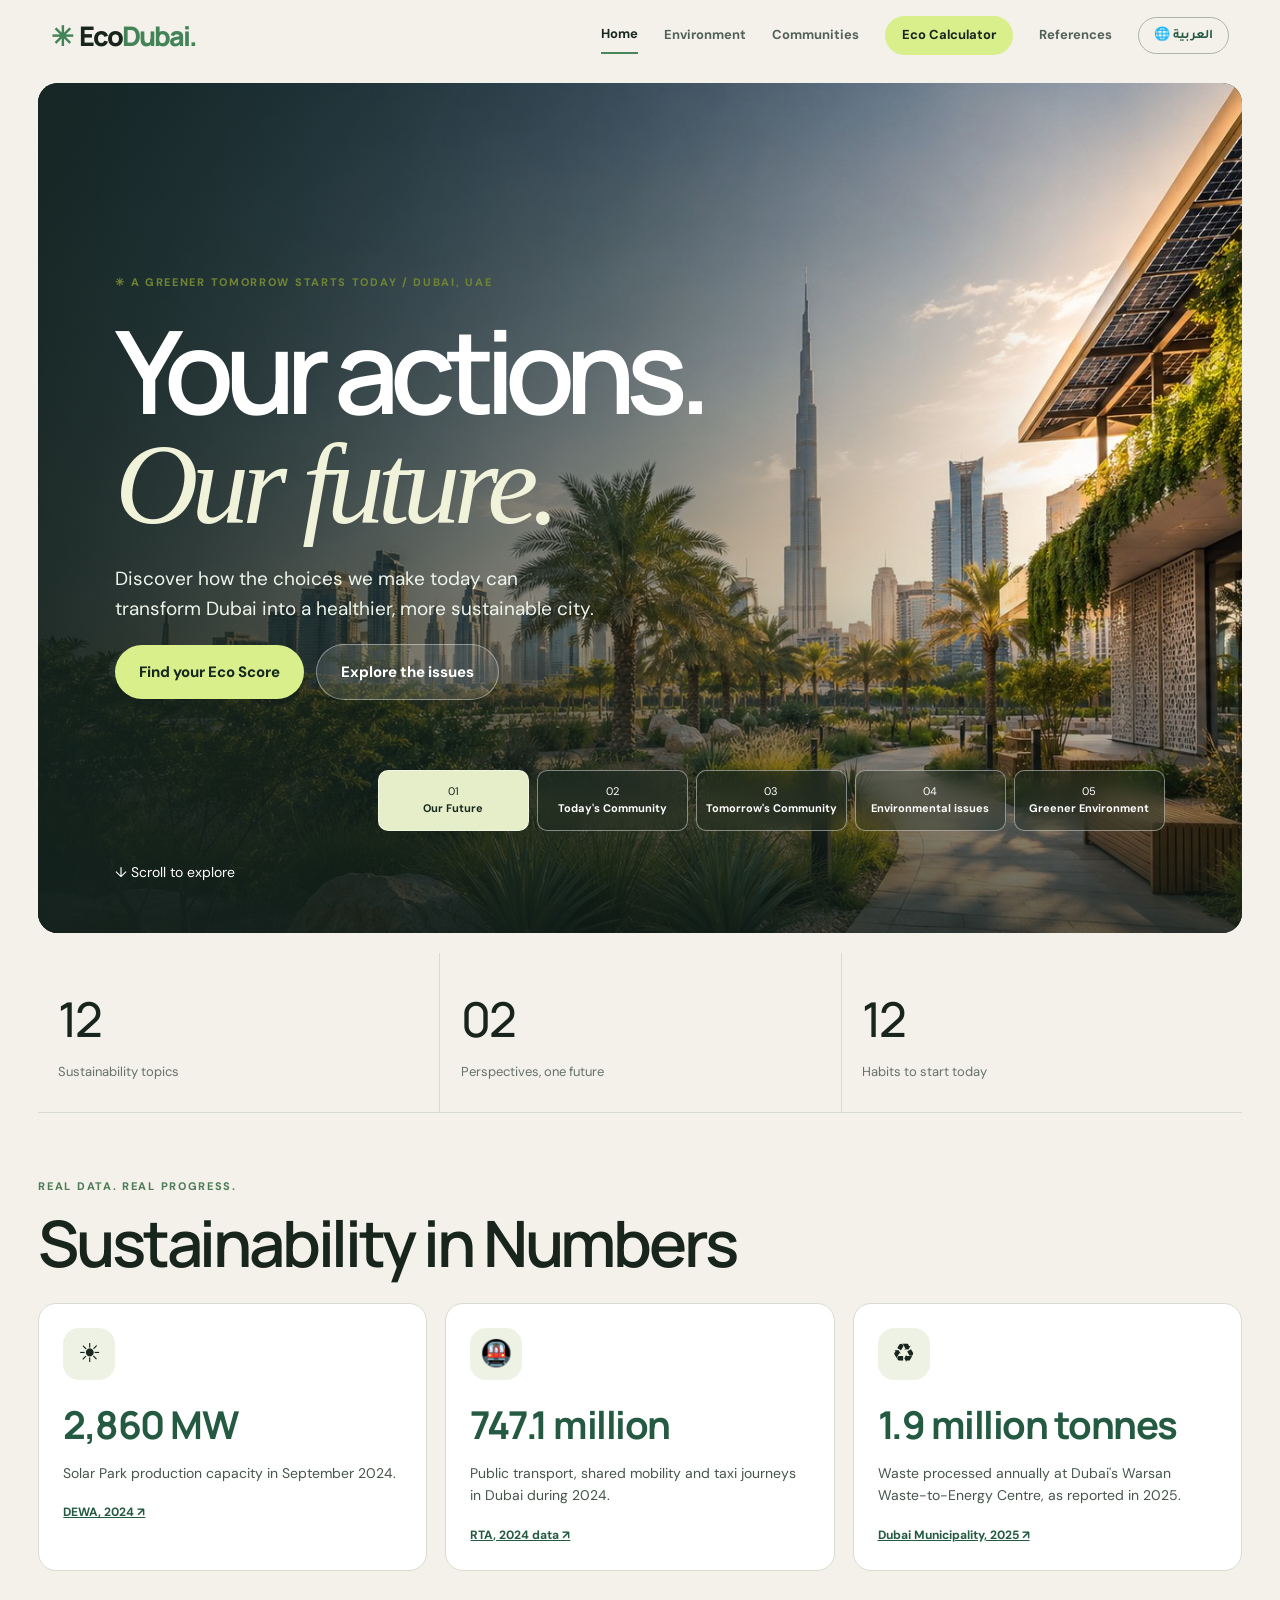
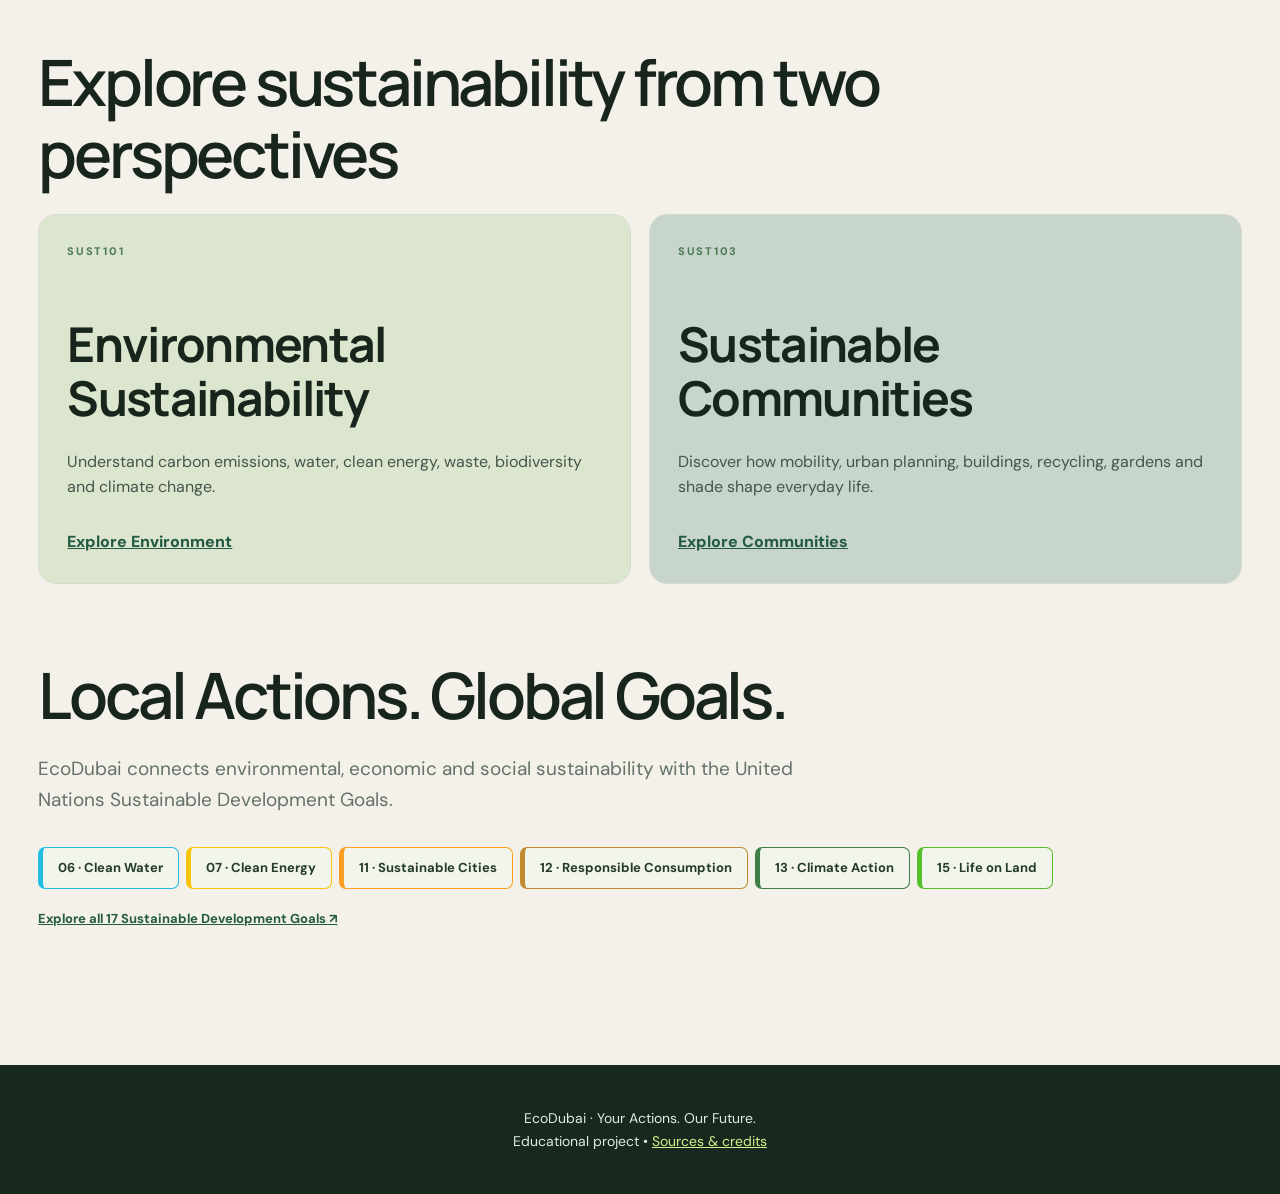
==== commit 9438e2a3: "Update index.html" ====
--- a/index.html
+++ b/index.html
@@ -12,6 +12,31 @@
 
     <script defer src="motion.js"></script>
     <script defer src="language.js"></script>
+
+    <style>
+
+        /* Remove course card arrows */
+
+        .course-card::after,
+        html[lang="ar"] .course-card::after {
+            content: none !important;
+            display: none !important;
+        }
+
+        .course-card .tag {
+            padding-inline-end: 0;
+        }
+
+
+        /* Darker hero eyebrow */
+
+        .hero .eyebrow {
+            color: #6f8432;
+            font-weight: 800;
+        }
+
+    </style>
+
 </head>
 
 <body data-page="index">
@@ -76,12 +101,20 @@
                 <h1>
 
                     <span data-en="Your actions."
-                          data-ar="أفعالك اليوم.">Your actions.</span>
+                          data-ar="أفعالك اليوم.">
+
+                        Your actions.
+
+                    </span>
 
                     <br/>
 
                     <em data-en="Our future."
-                        data-ar="مستقبلنا غداً.">Our future.</em>
+                        data-ar="مستقبلنا غداً.">
+
+                        Our future.
+
+                    </em>
 
                 </h1>
 
@@ -94,10 +127,10 @@
 
                 <a class="btn"
                    href="calculator.html"
-                   data-en="Find your Eco Score ↗"
-                   data-ar="احسب درجة استدامتك ↗">
-
-                    Find your Eco Score ↗
+                   data-en="Find your Eco Score"
+                   data-ar="احسب درجة استدامتك">
+
+                    Find your Eco Score
 
                 </a>
 
@@ -112,6 +145,9 @@
 
             </div>
 
+
+            <!-- Five Scene Buttons -->
+
             <div aria-label="Choose a scene" class="hero-controls">
 
                 <button aria-pressed="true"
@@ -121,7 +157,11 @@
                     01
 
                     <span data-en="Our Future"
-                          data-ar="مستقبلنا">Our Future</span>
+                          data-ar="مستقبلنا">
+
+                        Our Future
+
+                    </span>
 
                 </button>
 
@@ -131,7 +171,11 @@
                     02
 
                     <span data-en="Today's Community"
-                          data-ar="مجتمع اليوم">Today's Community</span>
+                          data-ar="مجتمع اليوم">
+
+                        Today's Community
+
+                    </span>
 
                 </button>
 
@@ -141,7 +185,11 @@
                     03
 
                     <span data-en="Tomorrow's Community"
-                          data-ar="مجتمع الغد">Tomorrow's Community</span>
+                          data-ar="مجتمع الغد">
+
+                        Tomorrow's Community
+
+                    </span>
 
                 </button>
 
@@ -151,7 +199,11 @@
                     04
 
                     <span data-en="Environmental issues"
-                          data-ar="القضايا البيئية">Environmental issues</span>
+                          data-ar="القضايا البيئية">
+
+                        Environmental issues
+
+                    </span>
 
                 </button>
 
@@ -161,7 +213,11 @@
                     05
 
                     <span data-en="Greener Environment"
-                          data-ar="بيئة أكثر استدامة">Greener Environment</span>
+                          data-ar="بيئة أكثر استدامة">
+
+                        Greener Environment
+
+                    </span>
 
                 </button>
 
@@ -348,7 +404,7 @@
         </section>
 
 
-        <!-- Original Course Cards -->
+        <!-- Course Cards -->
 
         <section id="explore">
 
@@ -380,10 +436,10 @@
                     </p>
 
                     <a href="environment.html"
-                       data-en="Explore Environment →"
-                       data-ar="استكشف الاستدامة البيئية ←">
-
-                        Explore Environment →
+                       data-en="Explore Environment"
+                       data-ar="استكشف الاستدامة البيئية">
+
+                        Explore Environment
 
                     </a>
 
@@ -408,10 +464,10 @@
                     </p>
 
                     <a href="communities.html"
-                       data-en="Explore Communities →"
-                       data-ar="استكشف المجتمعات المستدامة ←">
-
-                        Explore Communities →
+                       data-en="Explore Communities"
+                       data-ar="استكشف المجتمعات المستدامة">
+
+                        Explore Communities
 
                     </a>
 
@@ -422,7 +478,7 @@
         </section>
 
 
-        <!-- Compact SDG Section -->
+        <!-- Sustainable Development Goals -->
 
         <section id="sdgs">
 
@@ -538,7 +594,7 @@
     <footer>
 
         <span data-en="EcoDubai · Your Actions. Our Future."
-              data-ar="EcoDubai · أفعالنا اليوم. مستقبلنا غداً.">
+              data-ar="EcoDubai · أفعالك اليوم. مستقبلنا غداً.">
 
             EcoDubai · Your Actions. Our Future.
 
--- a/style.css
+++ b/style.css
@@ -1,16 +1,21 @@
-@import url('https://fonts.googleapis.com/css2?family=DM+Sans:wght@400;500;600;700&family=Manrope:wght@400;600;700;800&display=swap');
+@import url('https://fonts.googleapis.com/css2?family=DM+Sans:wght@400;500;600;700&family=Manrope:wght@400;600;700;800&family=Tajawal:wght@400;500;600;700;800&display=swap');
+
+
+/* ==============================
+   General Settings
+============================== */
 
 * {
     box-sizing: border-box;
 }
 
 :root {
-    --ink: #17291f;
+    --ink: #18251d;
     --green: #245a42;
-    --lime: #d6f568;
-    --paper: #f6f7f2;
+    --lime: #d9ef8c;
+    --paper: #f3f1e9;
     --muted: #647269;
-    --line: #dce3d9;
+    --line: #d8dbd0;
 }
 
 html {
@@ -23,28 +28,46 @@
     background: var(--paper);
     color: var(--ink);
     line-height: 1.6;
+    overflow-x: hidden;
 }
 
 a {
     color: var(--green);
 }
+
+button,
+input {
+    font-family: inherit;
+}
+
+img {
+    max-width: 100%;
+}
+
+[id] {
+    scroll-margin-top: 160px;
+}
+
+
+/* ==============================
+   Navigation
+============================== */
 
 header {
     position: sticky;
     top: 0;
     z-index: 20;
-    background: #f6f7f2ed;
+    background: #f3f1e9e8;
     backdrop-filter: blur(18px);
-    border-bottom: 1px solid var(--line);
 }
 
 nav {
-    max-width: 1440px;
+    max-width: 1600px;
     margin: auto;
-    padding: 18px 5%;
+    padding: 14px 4%;
     display: flex;
     align-items: center;
-    gap: 28px;
+    gap: 26px;
     flex-wrap: wrap;
 }
 
@@ -54,8 +77,10 @@
     font-weight: 800;
     letter-spacing: -2px;
     text-decoration: none;
-    margin-right: auto;
+    margin-inline-end: auto;
     color: var(--ink);
+    direction: ltr;
+    white-space: nowrap;
 }
 
 .brand:before {
@@ -88,23 +113,116 @@
     border-radius: 100px;
 }
 
+.mobile-menu {
+    display: none;
+}
+
+
+/* ==============================
+   Language Switcher
+============================== */
+
+.language-toggle {
+    display: inline-flex;
+    align-items: center;
+    justify-content: center;
+    gap: 6px;
+    border: 1px solid #a8b5a3;
+    border-radius: 100px;
+    background: transparent;
+    color: var(--green);
+    padding: 8px 15px;
+    font-family: 'Tajawal', 'DM Sans', Arial, sans-serif;
+    font-size: 13px;
+    font-weight: 700;
+    cursor: pointer;
+    white-space: nowrap;
+    transition: background .25s, color .25s;
+}
+
+.language-toggle:hover {
+    background: var(--green);
+    color: white;
+}
+
+
+/* ==============================
+   Main Layout
+============================== */
+
 main {
-    max-width: 1440px;
+    max-width: 1600px;
     margin: auto;
-    padding: 25px 5% 75px;
-}
+    padding: 12px 3% 70px;
+    transition: opacity .22s, transform .22s;
+}
+
+section {
+    margin: 75px 0;
+}
+
+h1,
+h2,
+h3 {
+    font-family: Manrope, 'DM Sans', Arial, sans-serif;
+    line-height: 1.12;
+}
+
+h1 {
+    font-size: clamp(40px, 6vw, 80px);
+    letter-spacing: -.055em;
+    margin: 12px 0;
+}
+
+h2 {
+    font-size: clamp(32px, 5vw, 68px);
+    font-weight: 600;
+    letter-spacing: -.05em;
+    margin: 12px 0 24px;
+}
+
+h3 {
+    font-size: 24px;
+    letter-spacing: -.035em;
+    margin: 10px 0;
+}
+
+.lead {
+    font-size: 19px;
+    color: var(--muted);
+    max-width: 770px;
+    margin-bottom: 32px;
+}
+
+.eyebrow,
+.tag {
+    font-size: 11px;
+    font-weight: 800;
+    letter-spacing: 1.7px;
+    text-transform: uppercase;
+    color: #4e7b58;
+}
+
+.page-banner {
+    padding: 35px 0 12px;
+}
+
+
+/* ==============================
+   Homepage Hero
+============================== */
 
 .hero {
-    min-height: 590px;
+    min-height: min(780px, 86vh);
     position: relative;
     display: flex;
-    align-items: end;
+    align-items: center;
     overflow: hidden;
-    border-radius: 30px;
+    border-radius: 20px;
     background: #203c30;
     color: white;
     isolation: isolate;
-    padding: 64px;
+    padding: clamp(28px, 6vw, 95px);
 }
 
 .hero:after {
@@ -113,17 +231,18 @@
     inset: 0;
     z-index: 1;
     pointer-events: none;
+
     background:
         linear-gradient(
             90deg,
-            rgba(11, 30, 22, .91),
-            rgba(11, 30, 22, .55) 48%,
-            rgba(11, 30, 22, .03)
+            #14231eda 0%,
+            #14231e65 48%,
+            transparent 85%
         ),
         linear-gradient(
             0deg,
-            #11291f80,
-            transparent 55%
+            #101b16b0,
+            transparent 40%
         );
 }
 
@@ -136,24 +255,40 @@
     z-index: 0;
     opacity: 1;
     visibility: visible;
+
+    transition:
+        opacity .45s,
+        transform 1.4s cubic-bezier(.2, .7, .2, 1);
+
+    transform: scale(1.025);
+}
+
+.hero .hero-image.switching {
+    opacity: 0;
+    transform: scale(1.08);
 }
 
 .hero .hero-content {
     max-width: 750px;
     position: relative;
     z-index: 2;
+    animation: arrive .95s both;
 }
 
 .hero h1 {
-    font-size: clamp(55px, 8vw, 112px);
-    letter-spacing: -.075em;
+    font-size: clamp(60px, 9vw, 140px);
+    font-weight: 600;
+    letter-spacing: -.085em;
     line-height: .95;
     margin: 24px 0;
 }
 
 .hero h1 em {
-    font-style: normal;
-    color: var(--lime);
+    font-family: Georgia, serif;
+    font-weight: 400;
+    font-style: italic;
+    letter-spacing: -.06em;
+    color: #f0f2da;
 }
 
 .hero p {
@@ -162,18 +297,14 @@
     font-size: 19px;
 }
 
-.eyebrow,
-.tag {
-    font-size: 11px;
-    font-weight: 800;
-    letter-spacing: 1.7px;
-    text-transform: uppercase;
-    color: #4e7b58;
-}
-
 .hero .eyebrow {
     color: var(--lime);
 }
+
+
+/* ==============================
+   General Buttons
+============================== */
 
 .btn {
     display: inline-flex;
@@ -206,482 +337,15 @@
     background: #ffffff20;
     color: white;
     border: 1px solid #ffffff66;
-    margin-left: 8px;
-}
-
-h1,
-h2,
-h3 {
-    font-family: Manrope, 'DM Sans', Arial, sans-serif;
-    line-height: 1.12;
-}
-
-h1 {
-    font-size: clamp(40px, 6vw, 80px);
-    letter-spacing: -.055em;
-    margin: 12px 0;
-}
-
-h2 {
-    font-size: clamp(29px, 4vw, 53px);
-    letter-spacing: -.05em;
-    margin: 12px 0 24px;
-}
-
-h3 {
-    font-size: 24px;
-    letter-spacing: -.035em;
-    margin: 10px 0;
-}
-
-section {
-    margin: 75px 0;
-}
-
-.grid {
-    display: grid;
-    grid-template-columns: repeat(3, minmax(0, 1fr));
-    gap: 18px;
-}
-
-.two {
-    grid-template-columns: repeat(2, minmax(0, 1fr));
-}
-
-.tile {
-    background: white;
-    border: 1px solid var(--line);
-    padding: 28px;
-    border-radius: 24px;
-    overflow: hidden;
-    transition: transform .22s, box-shadow .22s;
-}
-
-.tile:hover {
-    box-shadow: 0 12px 35px #203a2110;
-    transform: translateY(-3px);
-}
-
-.tile p {
-    margin: 14px 0;
-    color: #46554b;
-}
-
-.tile p b {
-    color: #203c30;
-}
-
-.symbol {
-    display: inline-grid;
-    place-items: center;
-    width: 52px;
-    height: 52px;
-    border-radius: 16px;
-    background: #edf2e5;
-    font-size: 26px;
-    margin-bottom: 20px;
-}
-
-.fact {
-    background: #eef3e5;
-    padding: 16px;
-    border-radius: 13px;
-    font-size: 14px;
-}
-
-.lead {
-    font-size: 19px;
-    color: var(--muted);
-    max-width: 770px;
-    margin-bottom: 32px;
-}
-
-.compare {
-    display: grid;
-    grid-template-columns: 1fr 1fr;
-    gap: 18px;
-}
-
-.compare figure {
-    margin: 0;
-    background: white;
-    border-radius: 24px;
-    overflow: hidden;
-    border: 1px solid var(--line);
-}
-
-.compare img {
-    width: 100%;
-    aspect-ratio: 16/10;
-    object-fit: cover;
-    display: block;
-}
-
-.compare figcaption {
-    padding: 25px;
-}
-
-.calc {
-    display: grid;
-    grid-template-columns: 1.1fr .9fr;
-    gap: 24px;
-}
-
-.habit {
-    display: flex;
-    align-items: center;
-    gap: 14px;
-    padding: 19px 10px;
-    border-bottom: 1px solid var(--line);
-    cursor: pointer;
-    font-weight: 600;
-}
-
-.habit:has(input:checked) {
-    color: #25623c;
-    background: #f1f7e7;
-}
-
-.habit input {
-    width: 24px;
-    height: 24px;
-    accent-color: #427e50;
-    flex-shrink: 0;
-}
-
-.score {
-    font-family: Manrope, sans-serif;
-    font-size: 100px;
-    letter-spacing: -.09em;
-    font-weight: 800;
-    line-height: 1;
-    margin: 18px 0;
-    color: var(--lime);
-}
-
-.track {
-    height: 10px;
-    background: #ffffff30;
-    border-radius: 9px;
-    overflow: hidden;
-}
-
-.track div {
-    height: 100%;
-    background: var(--lime);
-    transition: width .3s;
-}
-
-.result {
-    background: #193d2d;
-    color: white;
-}
-
-.result .tag,
-.result p,
-.result li {
-    color: #e0ecd9;
-}
-
-.result li {
-    margin: 9px 0;
-}
-
-.ref {
-    padding: 24px;
-    background: white;
-    border: 1px solid var(--line);
-    border-radius: 15px;
-    margin: 12px 0;
-    overflow-wrap: anywhere;
-}
-
-footer {
-    background: #17291f;
-    color: #e1eadf;
-    padding: 42px 5%;
-    text-align: center;
-    font-size: 14px;
-}
-
-footer a {
-    color: var(--lime);
-}
-
-button:focus-visible,
-a:focus-visible,
-input:focus-visible {
-    outline: 3px solid #c27d18;
-    outline-offset: 3px;
-}
-
-.metric-strip {
-    display: grid;
-    grid-template-columns: repeat(3, 1fr);
-    gap: 1px;
-    background: var(--line);
-    border: 1px solid var(--line);
-    border-radius: 20px;
-    overflow: hidden;
-    margin-top: 20px;
-}
-
-.metric-strip div {
-    background: white;
-    padding: 22px 28px;
-}
-
-.metric-strip strong {
-    display: block;
-    font-size: 34px;
-    font-family: Manrope, sans-serif;
-    letter-spacing: -2px;
-}
-
-.metric-strip span {
-    font-size: 13px;
-    color: var(--muted);
-}
-
-.course-card {
-    min-height: 280px;
-    display: flex;
-    flex-direction: column;
-    justify-content: end;
-    background: #e6eddc;
-}
-
-.course-card:nth-child(2) {
-    background: #dbe9e5;
-}
-
-.course-card a {
-    font-weight: 800;
-    margin-top: 15px;
-}
-
-.course-card h3 {
-    font-size: 32px;
-}
-
-.course-card .tag {
-    margin-bottom: auto;
-}
-
-.cta {
-    background: #d6f568;
-    border: 0;
-    padding: 45px;
-}
-
-.cta .btn {
-    background: #17291f;
-    color: white;
-}
-
-.topic-photo {
-    width: calc(100% + 56px);
-    margin: -28px -28px 20px;
-    display: block;
-    aspect-ratio: 16/9;
-    object-fit: cover;
-}
-
-.page-banner {
-    padding: 35px 0 12px;
-}
-
-.mobile-menu {
-    display: none;
-}
-
-.compare-note {
-    font-size: 13px;
-    color: var(--muted);
-}
-
-@media (max-width: 900px) {
-
-    nav {
-        gap: 15px;
-    }
-
-    .grid {
-        grid-template-columns: repeat(2, 1fr);
-    }
-
-    .hero {
-        min-height: 530px;
-        padding: 40px;
-    }
-
-}
-
-@media (max-width: 650px) {
-
-    nav {
-        padding: 12px 5%;
-        gap: 12px;
-    }
-
-    .brand {
-        width: 100%;
-        margin: 0;
-    }
-
-    nav a:not(.brand) {
-        font-size: 11px;
-    }
-
-    nav a[href="calculator.html"] {
-        padding: 6px 10px;
-    }
-
-    .hero {
-        min-height: 480px;
-        padding: 28px;
-        border-radius: 20px;
-    }
-
-    .hero h1 {
-        font-size: 58px;
-    }
-
-    .hero p {
-        font-size: 16px;
-    }
-
-    .hero .secondary {
-        margin: 10px 0 0;
-    }
-
-    .grid,
-    .compare,
-    .calc {
-        grid-template-columns: 1fr;
-    }
-
-    .metric-strip div {
-        padding: 15px 9px;
-    }
-
-    .metric-strip strong {
-        font-size: 26px;
-    }
-
-    .metric-strip span {
-        font-size: 11px;
-    }
-
-    section {
-        margin: 48px 0;
-    }
-
-    .tile {
-        padding: 23px;
-    }
-
-    .topic-photo {
-        width: calc(100% + 46px);
-        margin: -23px -23px 18px;
-    }
-
-    .score {
-        font-size: 82px;
-    }
-
-}
-
-
-/* Cinematic motion edition */
-
-:root {
-    --paper: #f3f1e9;
-    --ink: #18251d;
-    --lime: #d9ef8c;
-    --line: #d8dbd0;
-}
-
-body {
-    overflow-x: hidden;
-}
-
-header {
-    position: sticky;
-    background: #f3f1e9e8;
-    border: 0;
-}
-
-nav {
-    max-width: 1600px;
-    padding: 14px 4%;
-    gap: 26px;
-}
-
-main {
-    max-width: 1600px;
-    padding: 12px 3% 70px;
-}
-
-.hero {
-    min-height: min(780px, 86vh);
-    padding: clamp(28px, 6vw, 95px);
-    border-radius: 20px;
-    align-items: center;
-}
-
-.hero:after {
-    background:
-        linear-gradient(
-            90deg,
-            #14231eda 0%,
-            #14231e65 48%,
-            transparent 85%
-        ),
-        linear-gradient(
-            0deg,
-            #101b16b0,
-            transparent 40%
-        );
-}
-
-.hero .hero-image {
-    transition:
-        opacity .45s,
-        transform 1.4s cubic-bezier(.2, .7, .2, 1);
-    transform: scale(1.025);
-}
-
-.hero .hero-image.switching {
-    opacity: 0;
-    transform: scale(1.08);
-}
-
-.hero h1 {
-    font-size: clamp(60px, 9vw, 140px);
-    font-weight: 600;
-    letter-spacing: -.085em;
-}
-
-.hero h1 em {
-    font-family: Georgia, serif;
-    font-weight: 400;
-    font-style: italic;
-    letter-spacing: -.06em;
-    color: #f0f2da;
-}
-
-.hero-content {
-    animation: arrive .95s both;
-}
-
-
-/* Five scene buttons */
+    margin-inline-start: 8px;
+}
+
+
+/* ==============================
+   Five Homepage Scene Buttons
+============================== */
 
 .hero-controls {
-    position: absolute;
-    right: 4%;
-    bottom: 30px;
     display: grid;
     grid-template-columns: repeat(5, minmax(0, 1fr));
     gap: 8px;
@@ -701,7 +365,7 @@
     font: inherit;
     font-size: 11px;
     min-width: 0;
-    transition: all 0.35s ease;
+    transition: all .35s ease;
 }
 
 .hero-controls button.active {
@@ -721,48 +385,211 @@
 }
 
 .scroll-cue {
-    position: absolute;
-    left: 5%;
-    bottom: 30px;
     color: white;
     text-decoration: none;
     font-size: 14px;
     z-index: 2;
 }
 
+
+/* ==============================
+   Homepage Spacing
+============================== */
+
+body[data-page="index"] .hero.cinema {
+    min-height: 850px;
+    height: auto;
+    display: flex;
+    flex-direction: column;
+    justify-content: center;
+    align-items: stretch;
+    padding-bottom: 50px;
+    gap: 0;
+}
+
+body[data-page="index"] .hero-content {
+    position: relative;
+    width: 100%;
+    max-width: 750px;
+    margin-top: auto;
+    margin-bottom: 70px;
+    flex-shrink: 0;
+    z-index: 2;
+}
+
+body[data-page="index"] .hero-controls {
+    position: relative;
+    align-self: flex-end;
+    flex-shrink: 0;
+    margin-top: 0;
+    margin-bottom: 20px;
+    width: 75%;
+    max-width: 800px;
+    z-index: 3;
+}
+
+body[data-page="index"] .scroll-cue {
+    position: relative;
+    align-self: flex-start;
+    margin-top: 10px;
+}
+
+
+/* ==============================
+   Homepage Metrics
+============================== */
+
 .metric-strip {
-    background: none;
-    border: 0;
-    border-radius: 0;
-    gap: 0;
+    display: grid;
+    grid-template-columns: repeat(3, minmax(0, 1fr));
+    background: transparent;
+    margin-top: 20px;
 }
 
 .metric-strip div {
     background: transparent;
     border-bottom: 1px solid var(--line);
     padding: 28px 5%;
+    min-width: 0;
+}
+
+.metric-strip div + div {
+    border-inline-start: 1px solid var(--line);
 }
 
 .metric-strip strong {
+    display: block;
     font-size: 48px;
+    font-family: Manrope, sans-serif;
     font-weight: 500;
-}
-
-.metric-strip div + div {
-    border-left: 1px solid var(--line);
-}
-
-section {
-    margin: 100px 0;
-}
-
-h2 {
-    font-weight: 600;
-    font-size: clamp(32px, 5vw, 68px);
-}
+    letter-spacing: -2px;
+}
+
+.metric-strip span {
+    font-size: 13px;
+    color: var(--muted);
+}
+
+
+/* ==============================
+   Cards and Grids
+============================== */
+
+.grid {
+    display: grid;
+    grid-template-columns: repeat(3, minmax(0, 1fr));
+    gap: 18px;
+}
+
+.two {
+    grid-template-columns: repeat(2, minmax(0, 1fr));
+}
+
+.tile {
+    background: white;
+    border: 1px solid var(--line);
+    padding: 28px;
+    border-radius: 18px;
+    overflow: hidden;
+    min-width: 0;
+    transition: transform .22s, box-shadow .22s;
+}
+
+.tile:hover {
+    box-shadow: 0 12px 35px #203a2110;
+    transform: translateY(-3px);
+}
+
+.tile p {
+    margin: 14px 0;
+    color: #46554b;
+}
+
+.tile p b {
+    color: #203c30;
+}
+
+.symbol {
+    display: inline-grid;
+    place-items: center;
+    width: 52px;
+    height: 52px;
+    border-radius: 16px;
+    background: #edf2e5;
+    font-size: 26px;
+    margin-bottom: 20px;
+}
+
+.fact {
+    background: #eef3e5;
+    padding: 16px;
+    border-radius: 13px;
+    font-size: 14px;
+    overflow-wrap: anywhere;
+}
+
+.fact a {
+    font-weight: 700;
+    font-size: 12px;
+}
+
+.topic-photo {
+    max-width: none;
+    width: calc(100% + 56px);
+    margin: -28px -28px 20px;
+    display: block;
+    aspect-ratio: 16/9;
+    object-fit: cover;
+}
+
+
+/* ==============================
+   Statistics Cards
+============================== */
+
+#statistics {
+    margin: 65px 0;
+}
+
+.statistic-card {
+    background: #fff;
+    padding: 24px;
+}
+
+.statistic-card .symbol {
+    margin-bottom: 12px;
+}
+
+.stat-number {
+    color: var(--green);
+    font-family: Manrope, sans-serif;
+    font-size: clamp(23px, 3vw, 39px);
+    font-weight: 700;
+    letter-spacing: -1.5px;
+    line-height: 1.2;
+    margin: 10px 0;
+    overflow-wrap: anywhere;
+}
+
+.statistic-card p {
+    font-size: 14px;
+}
+
+.statistic-card a {
+    font-weight: 700;
+    font-size: 12px;
+}
+
+
+/* ==============================
+   Course Cards
+============================== */
 
 .course-card {
     min-height: 370px;
+    display: flex;
+    flex-direction: column;
+    justify-content: end;
     position: relative;
     background: #dce6cf;
     transition: transform .5s, background .4s;
@@ -777,15 +604,25 @@
     transform: translateY(-8px);
 }
 
+.course-card a {
+    font-weight: 800;
+    margin-top: 15px;
+}
+
 .course-card h3 {
     font-size: clamp(26px, 4vw, 48px);
+}
+
+.course-card .tag {
+    margin-bottom: auto;
+    padding-inline-end: 65px;
 }
 
 .course-card:after {
     content: '↗';
     position: absolute;
     top: 24px;
-    right: 24px;
+    inset-inline-end: 24px;
     width: 50px;
     height: 50px;
     border: 1px solid #82967d;
@@ -800,12 +637,105 @@
     transform: rotate(15deg);
 }
 
+.cta {
+    background: var(--lime);
+    border: 0;
+    padding: 45px;
+}
+
+.cta .btn {
+    background: #17291f;
+    color: white;
+}
+
+
+/* ==============================
+   Sustainable Development Goals
+============================== */
+
+.sdg-links {
+    display: flex;
+    align-items: center;
+    flex-wrap: wrap;
+    gap: 7px;
+    margin-top: 18px;
+}
+
+.sdg-badge {
+    display: inline-flex;
+    align-items: center;
+    justify-content: center;
+    background: #f1f5eb;
+    border: 1px solid var(--sdg-color, #428358);
+    border-inline-start: 5px solid var(--sdg-color, #428358);
+    color: #253b2b;
+    padding: 6px 11px;
+    border-radius: 7px;
+    font-size: 11px;
+    font-weight: 700;
+    text-decoration: none;
+    line-height: 1.5;
+    transition: background .2s, transform .2s;
+}
+
+.sdg-badge:hover {
+    background: #e1ebd6;
+    transform: translateY(-2px);
+}
+
+#sdgs {
+    margin: 65px 0;
+}
+
+#sdgs .sdg-badge {
+    padding: 10px 15px;
+    font-size: 13px;
+}
+
+#sdgs > p:last-child a {
+    font-size: 13px;
+    font-weight: 700;
+}
+
+
+/* ==============================
+   Case Study Cards
+============================== */
+
+.case-card {
+    background: #f9fbf6;
+    border: 1px solid #d2ddca;
+}
+
+.case-card .symbol {
+    margin-bottom: 12px;
+}
+
+.case-card h3 {
+    font-size: 25px;
+}
+
+.case-card p {
+    font-size: 15px;
+}
+
+.case-card a {
+    font-size: 13px;
+    font-weight: 700;
+}
+
+
+/* ==============================
+   Before and After Comparison
+============================== */
+
 .split-view {
     position: relative;
     overflow: hidden;
     border-radius: 22px;
     aspect-ratio: 16/8;
     margin: 30px 0 16px;
+    direction: ltr;
     --split: 50%;
 }
 
@@ -831,6 +761,7 @@
     margin: 0;
     opacity: 0;
     cursor: ew-resize;
+    direction: ltr;
     z-index: 4;
 }
 
@@ -882,24 +813,57 @@
     right: 18px;
 }
 
+.compare {
+    display: grid;
+    grid-template-columns: repeat(2, minmax(0, 1fr));
+    gap: 18px;
+}
+
+.compare figure {
+    margin: 0;
+    background: transparent;
+    border: 0;
+    overflow: hidden;
+}
+
 .compare img {
     display: none;
 }
 
-.compare figure {
-    background: transparent;
-    border: 0;
-}
-
 .compare figcaption {
     padding: 12px 0;
 }
 
-.tile {
-    border-radius: 18px;
+.compare-note {
+    font-size: 13px;
+    color: var(--muted);
+}
+
+
+/* ==============================
+   Eco Calculator
+============================== */
+
+.calc {
+    display: grid;
+    grid-template-columns: minmax(0, 1.1fr) minmax(0, .9fr);
+    gap: 24px;
+    align-items: start;
+}
+
+.calc h2 {
+    font-size: clamp(25px, 3vw, 40px);
 }
 
 .habit {
+    display: flex;
+    align-items: center;
+    gap: 14px;
+    padding: 14px 10px;
+    border-bottom: 1px solid var(--line);
+    cursor: pointer;
+    font-weight: 600;
+    font-size: 14px;
     transition: background .25s, transform .25s;
 }
 
@@ -907,19 +871,208 @@
     transform: translateX(3px);
 }
 
+.habit:has(input:checked) {
+    color: #25623c;
+    background: #f1f7e7;
+}
+
+.habit input {
+    width: 22px;
+    height: 22px;
+    accent-color: #427e50;
+    flex-shrink: 0;
+    cursor: pointer;
+}
+
+.habit span {
+    min-width: 0;
+}
+
+
+/* Calculator Category Headings */
+
+.habit-category {
+    margin-top: 25px;
+}
+
+.habit-category h3 {
+    font-size: 19px;
+    color: var(--green);
+    background: #edf2e5;
+    border-radius: 10px;
+    padding: 12px 15px;
+    margin-bottom: 7px;
+}
+
+.habit-category .compare-note {
+    font-size: 11px;
+    margin: 10px 0;
+    color: var(--muted);
+}
+
+
+/* Calculator Results */
+
 .result {
+    background: #193d2d;
+    color: white;
     position: relative;
     overflow: hidden;
 }
 
+.result .tag,
+.result p,
+.result li {
+    color: #e0ecd9;
+}
+
 .result .score {
+    font-family: Manrope, sans-serif;
     font-size: clamp(80px, 12vw, 150px);
     font-weight: 500;
-}
+    letter-spacing: -.09em;
+    line-height: 1;
+    margin: 18px 0;
+    color: var(--lime);
+}
+
+.result li {
+    margin: 9px 0;
+    font-size: 14px;
+}
+
+.result ul {
+    padding-inline-start: 22px;
+}
+
+.track {
+    height: 10px;
+    background: #ffffff30;
+    border-radius: 9px;
+    overflow: hidden;
+}
+
+.track div {
+    height: 100%;
+    background: var(--lime);
+    transition: width .3s;
+}
+
+
+/* Individual Sustainability Scores */
+
+.category-results {
+    padding: 20px 0;
+    margin: 22px 0;
+    border-top: 1px solid #ffffff25;
+    border-bottom: 1px solid #ffffff25;
+}
+
+.category-results h3 {
+    font-size: 19px;
+    margin-top: 0;
+    margin-bottom: 20px;
+}
+
+.category-score {
+    margin-bottom: 18px;
+}
+
+.category-score:last-child {
+    margin-bottom: 0;
+}
+
+.category-score-header {
+    display: flex;
+    justify-content: space-between;
+    align-items: center;
+    gap: 10px;
+    font-size: 13px;
+    margin-bottom: 8px;
+}
+
+.category-score-header strong {
+    color: white;
+    font-weight: 700;
+    direction: ltr;
+    white-space: nowrap;
+}
+
+.category-score .track {
+    height: 8px;
+}
+
+
+/* ==============================
+   References
+============================== */
+
+.ref {
+    padding: 20px 24px;
+    background: white;
+    border: 1px solid var(--line);
+    border-radius: 15px;
+    margin: 12px 0;
+    overflow-wrap: anywhere;
+    font-size: 14px;
+    transition: background .2s, border-color .2s;
+}
+
+.ref:hover {
+    background: #f9fbf6;
+    border-color: #b7c8ad;
+}
+
+.ref a {
+    display: inline-block;
+    margin-top: 6px;
+    font-size: 13px;
+    font-weight: 700;
+}
+
+.ref:target {
+    background: #edf3df;
+    border-color: #78965b;
+}
+
+
+/* ==============================
+   Footer
+============================== */
+
+footer {
+    background: #17291f;
+    color: #e1eadf;
+    padding: 42px 5%;
+    text-align: center;
+    font-size: 14px;
+}
+
+footer a {
+    color: var(--lime);
+}
+
+
+/* ==============================
+   Accessibility
+============================== */
+
+button:focus-visible,
+a:focus-visible,
+input:focus-visible {
+    outline: 3px solid #c27d18;
+    outline-offset: 3px;
+}
+
+
+/* ==============================
+   Cinematic Motion
+============================== */
 
 .motion-ready .reveal {
     opacity: 0;
     transform: translateY(30px);
+
     transition:
         opacity .75s,
         transform .75s cubic-bezier(.2, .75, .2, 1);
@@ -945,10 +1098,6 @@
     transform: translateY(12px);
 }
 
-main {
-    transition: opacity .22s, transform .22s;
-}
-
 .page-enter main {
     animation: arrive .55s both;
 }
@@ -967,112 +1116,187 @@
 
 }
 
-@media (max-width: 650px) {
+
+/* ==============================
+   Arabic and RTL Layout
+============================== */
+
+html[lang="ar"] body {
+    font-family: 'Tajawal', Arial, sans-serif;
+    line-height: 1.8;
+}
+
+html[lang="ar"] h1,
+html[lang="ar"] h2,
+html[lang="ar"] h3 {
+    font-family: 'Tajawal', Arial, sans-serif;
+    letter-spacing: normal;
+    line-height: 1.3;
+}
+
+html[lang="ar"] nav a:not(.brand) {
+    font-size: 14px;
+}
+
+html[lang="ar"] .eyebrow,
+html[lang="ar"] .tag {
+    letter-spacing: normal;
+    text-transform: none;
+    font-size: 12px;
+}
+
+html[lang="ar"] .hero h1 {
+    font-family: 'Tajawal', Arial, sans-serif;
+    font-size: clamp(48px, 7vw, 105px);
+    font-weight: 800;
+    letter-spacing: normal;
+    line-height: 1.2;
+}
+
+html[lang="ar"] .hero h1 em {
+    font-family: 'Tajawal', Arial, sans-serif;
+    font-style: normal;
+    font-weight: 500;
+    letter-spacing: normal;
+}
+
+html[lang="ar"] .hero:after {
+    background:
+        linear-gradient(
+            270deg,
+            #14231eda 0%,
+            #14231e65 48%,
+            transparent 85%
+        ),
+        linear-gradient(
+            0deg,
+            #101b16b0,
+            transparent 40%
+        );
+}
+
+html[lang="ar"] .hero-controls button,
+html[lang="ar"] .hero-controls span {
+    font-family: 'Tajawal', Arial, sans-serif;
+    font-size: 12px;
+    letter-spacing: normal;
+    overflow-wrap: normal;
+}
+
+html[lang="ar"] .lead {
+    line-height: 1.8;
+}
+
+html[lang="ar"] .tile p {
+    line-height: 1.8;
+}
+
+html[lang="ar"] .stat-number {
+    font-family: 'Tajawal', Arial, sans-serif;
+    letter-spacing: normal;
+}
+
+html[lang="ar"] .metric-strip strong {
+    letter-spacing: normal;
+}
+
+html[lang="ar"] .course-card:after {
+    content: '↖';
+}
+
+html[lang="ar"] .sdg-badge {
+    font-size: 12px;
+    letter-spacing: normal;
+}
+
+html[lang="ar"] .habit {
+    font-size: 15px;
+}
+
+html[lang="ar"] .habit:hover {
+    transform: translateX(-3px);
+}
+
+html[lang="ar"] .result .score {
+    font-family: Manrope, Arial, sans-serif;
+    letter-spacing: -.05em;
+    direction: ltr;
+    text-align: right;
+}
+
+html[lang="ar"] .split-view {
+    direction: ltr;
+}
+
+html[lang="ar"] .split-view input {
+    direction: ltr;
+}
+
+html[lang="ar"] .split-label {
+    direction: rtl;
+    font-family: 'Tajawal', Arial, sans-serif;
+}
+
+html[lang="ar"] .ref {
+    font-size: 15px;
+}
+
+html[lang="ar"] .progress-line {
+    left: auto;
+    right: 0;
+}
+
+
+/* ==============================
+   Tablet Layout
+============================== */
+
+@media (max-width: 1100px) {
+
+    nav {
+        gap: 16px;
+    }
+
+    nav a:not(.brand) {
+        font-size: 12px;
+    }
+
+    .language-toggle {
+        font-size: 12px;
+        padding: 7px 12px;
+    }
+
+}
+
+@media (max-width: 900px) {
+
+    nav {
+        gap: 15px;
+    }
+
+    .grid {
+        grid-template-columns: repeat(2, minmax(0, 1fr));
+    }
 
     .hero {
-        min-height: 660px;
-        align-items: center;
-        padding: 24px;
-    }
-
-    .hero h1 {
-        font-size: 65px;
-    }
-
-    .scroll-cue {
-        display: none;
-    }
-
-    .split-view {
-        aspect-ratio: 4/3;
-    }
-
-    section {
-        margin: 60px 0;
-    }
-
-    .metric-strip strong {
-        font-size: 30px;
-    }
-
-    .metric-strip div {
-        padding: 13px 6px;
-    }
-
-    .course-card {
-        min-height: 250px;
-    }
-
-}
-
-
-/* Homepage spacing correction */
-
-body[data-page="index"] .hero.cinema {
-    min-height: 850px;
-    height: auto;
-    display: flex;
-    flex-direction: column;
-    justify-content: center;
-    align-items: stretch;
-    padding-bottom: 50px;
-    gap: 0;
-}
-
-body[data-page="index"] .hero-content {
-    position: relative;
-    width: 100%;
-    max-width: 750px;
-    margin-top: auto;
-    margin-bottom: 70px;
-    flex-shrink: 0;
-    z-index: 2;
-}
-
-body[data-page="index"] .hero-controls {
-    position: relative !important;
-    top: auto !important;
-    bottom: auto !important;
-    left: auto !important;
-    right: auto !important;
-    align-self: flex-end;
-    flex-shrink: 0;
-    margin-top: 0;
-    margin-bottom: 20px;
-    display: grid;
-    grid-template-columns: repeat(5, minmax(0, 1fr));
-    width: 75%;
-    max-width: 800px;
-    gap: 8px;
-    z-index: 3;
-}
-
-body[data-page="index"] .hero-controls button {
-    min-width: 0;
-    padding: 12px 8px;
-    font-size: 11px;
-    transition: all 0.35s ease;
-}
-
-body[data-page="index"] .hero-controls button span {
-    font-size: 11px;
-    overflow-wrap: anywhere;
-}
-
-body[data-page="index"] .hero-controls button:hover {
-    transform: translateY(-5px);
-}
-
-body[data-page="index"] .scroll-cue {
-    position: relative;
-    left: auto;
-    bottom: auto;
-    align-self: flex-start;
-    margin-top: 10px;
-}
-
-
-/* Mobile and tablet layout */
+        min-height: 530px;
+        padding: 40px;
+    }
+
+    .calc {
+        gap: 18px;
+    }
+
+    .stat-number {
+        font-size: 28px;
+    }
+
+}
+
+
+/* ==============================
+   Homepage Tablet and Mobile
+============================== */
 
 @media (max-width: 768px) {
 
@@ -1089,10 +1313,7 @@
     }
 
     body[data-page="index"] .hero-controls {
-        position: relative !important;
-        left: auto !important;
-        right: auto !important;
-        bottom: auto !important;
+        position: relative;
         width: 100%;
         max-width: none;
         grid-template-columns: repeat(5, minmax(0, 1fr));
@@ -1116,10 +1337,254 @@
         display: none;
     }
 
-}
-
-
-/* Reduced motion accessibility */
+    html[lang="ar"] .hero-controls button,
+    html[lang="ar"] .hero-controls button span {
+        font-size: 10px;
+    }
+
+}
+
+
+/* ==============================
+   Mobile Layout
+============================== */
+
+@media (max-width: 650px) {
+
+    nav {
+        padding: 12px 5%;
+        gap: 10px 12px;
+    }
+
+    .brand {
+        width: 100%;
+        margin: 0;
+        font-size: 25px;
+    }
+
+    html[lang="ar"] .brand {
+        text-align: right;
+    }
+
+    nav a:not(.brand) {
+        font-size: 11px;
+    }
+
+    html[lang="ar"] nav a:not(.brand) {
+        font-size: 12px;
+    }
+
+    nav a[href="calculator.html"] {
+        padding: 6px 10px;
+    }
+
+    .language-toggle {
+        font-size: 11px;
+        padding: 6px 10px;
+    }
+
+    main {
+        padding: 12px 4% 45px;
+    }
+
+    .hero {
+        min-height: 660px;
+        padding: 24px;
+        border-radius: 20px;
+    }
+
+    .hero h1 {
+        font-size: clamp(46px, 12vw, 65px);
+    }
+
+    html[lang="ar"] .hero h1 {
+        font-size: clamp(42px, 10vw, 62px);
+    }
+
+    .hero p {
+        font-size: 16px;
+    }
+
+    .hero .secondary {
+        margin: 10px 0 0;
+    }
+
+    .btn {
+        font-size: 13px;
+        padding: 12px 18px;
+    }
+
+    .grid,
+    .compare,
+    .calc {
+        grid-template-columns: 1fr;
+    }
+
+    .metric-strip div {
+        padding: 13px 6px;
+    }
+
+    .metric-strip strong {
+        font-size: 30px;
+    }
+
+    .metric-strip span {
+        font-size: 11px;
+    }
+
+    section {
+        margin: 50px 0;
+    }
+
+    #statistics,
+    #sdgs {
+        margin: 50px 0;
+    }
+
+    .tile {
+        padding: 23px;
+    }
+
+    .topic-photo {
+        width: calc(100% + 46px);
+        margin: -23px -23px 18px;
+    }
+
+    .course-card {
+        min-height: 250px;
+    }
+
+    .course-card h3 {
+        font-size: 30px;
+    }
+
+    .course-card:after {
+        width: 40px;
+        height: 40px;
+        font-size: 20px;
+    }
+
+    .stat-number {
+        font-size: 30px;
+    }
+
+    .statistic-card {
+        padding: 23px;
+    }
+
+    .sdg-links {
+        gap: 6px;
+    }
+
+    .sdg-badge {
+        font-size: 10px;
+        padding: 6px 9px;
+    }
+
+    #sdgs .sdg-badge {
+        font-size: 11px;
+        padding: 8px 10px;
+    }
+
+    .case-card h3 {
+        font-size: 23px;
+    }
+
+    .split-view {
+        aspect-ratio: 4/3;
+    }
+
+    .split-label {
+        top: 10px;
+        font-size: 10px;
+        padding: 6px 10px;
+    }
+
+    .split-label.left {
+        left: 10px;
+    }
+
+    .split-label.right {
+        right: 10px;
+    }
+
+    .split-handle:after {
+        width: 36px;
+        height: 36px;
+        font-size: 19px;
+    }
+
+    .scroll-cue {
+        display: none;
+    }
+
+    .result .score {
+        font-size: 82px;
+    }
+
+    .habit {
+        padding: 13px 6px;
+        font-size: 13px;
+    }
+
+    .habit-category h3 {
+        font-size: 17px;
+    }
+
+    .ref {
+        padding: 16px;
+        font-size: 13px;
+    }
+
+    .lead {
+        font-size: 16px;
+    }
+
+    footer {
+        padding: 30px 5%;
+        font-size: 12px;
+    }
+
+}
+
+
+/* ==============================
+   Small Mobile Screens
+============================== */
+
+@media (max-width: 360px) {
+
+    body[data-page="index"] .hero-controls {
+        gap: 3px;
+    }
+
+    body[data-page="index"] .hero-controls button {
+        padding: 8px 3px;
+    }
+
+    body[data-page="index"] .hero-controls button span {
+        font-size: 8px;
+    }
+
+    html[lang="ar"] body[data-page="index"]
+    .hero-controls button span {
+        font-size: 9px;
+    }
+
+    .metric-strip strong {
+        font-size: 25px;
+    }
+
+    .metric-strip span {
+        font-size: 10px;
+    }
+
+}
+
+
+/* ==============================
+   Reduced Motion Accessibility
+============================== */
 
 @media (prefers-reduced-motion: reduce) {
 
